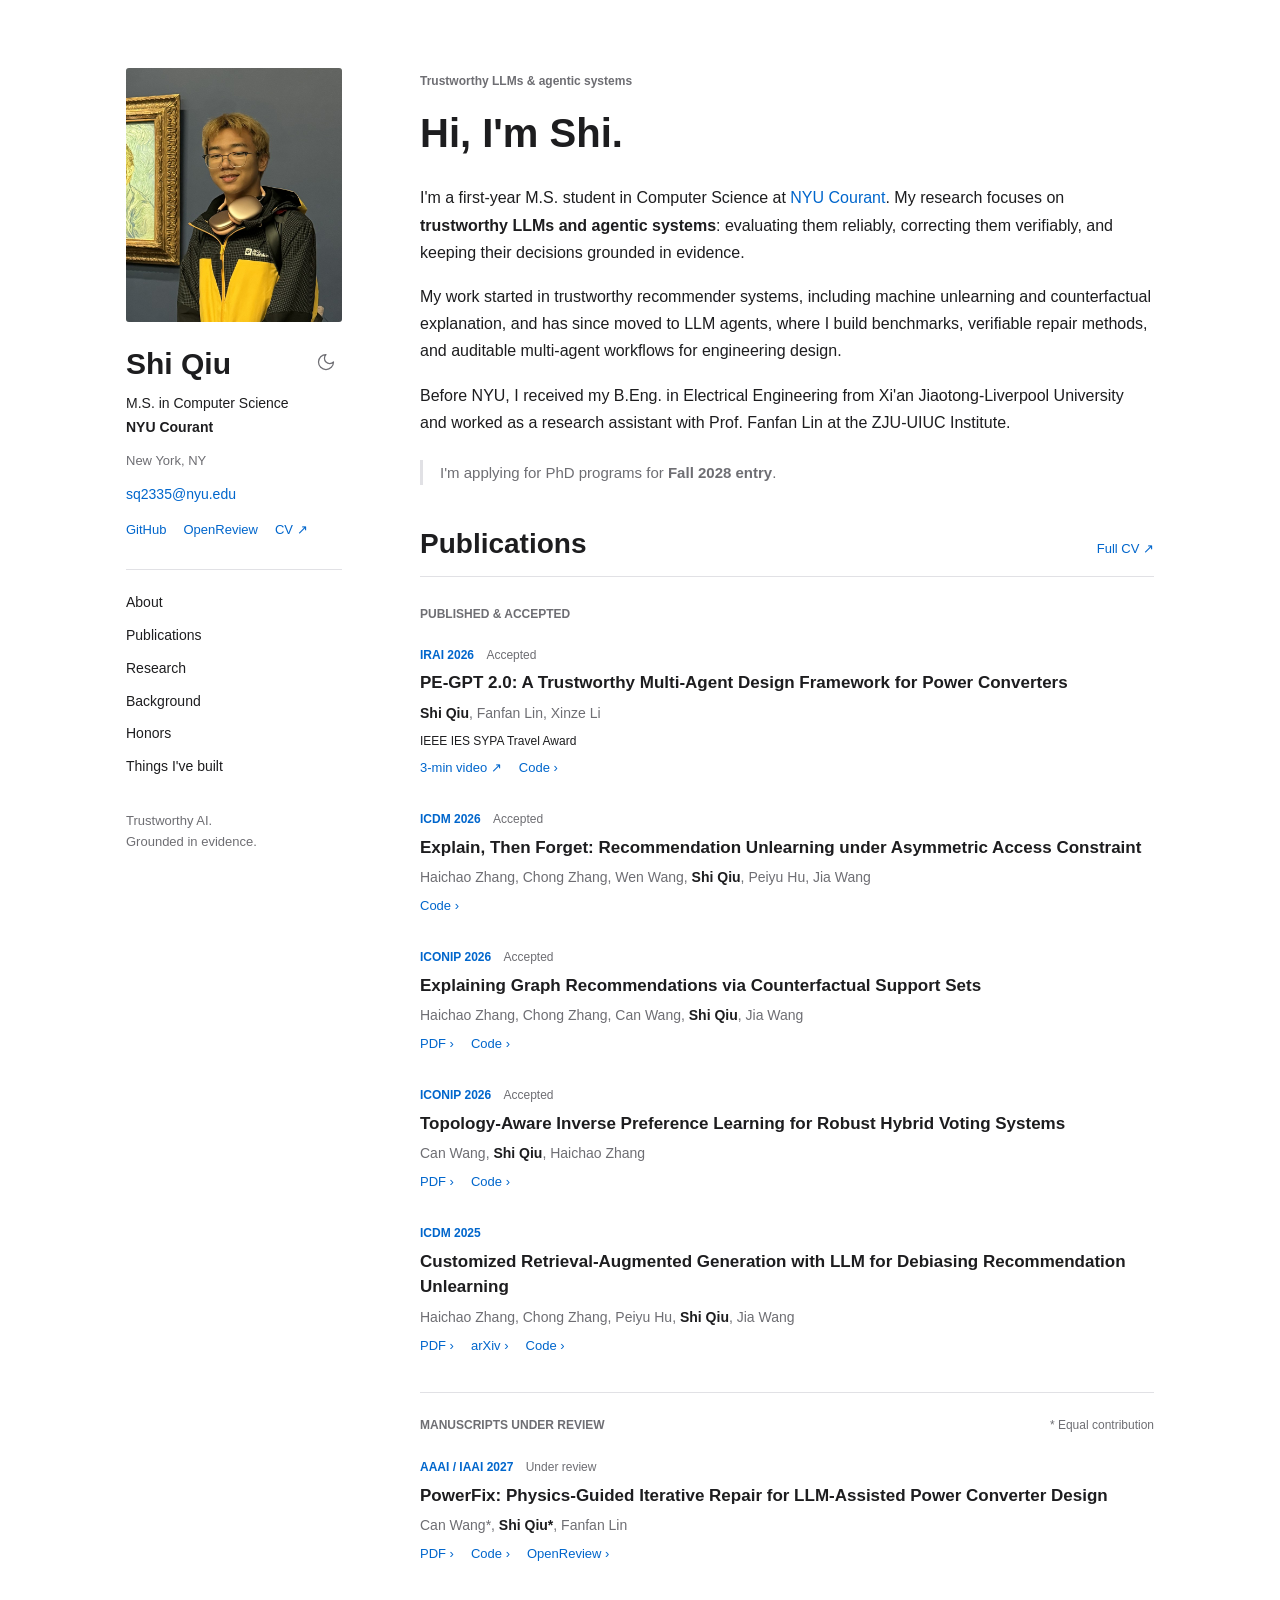
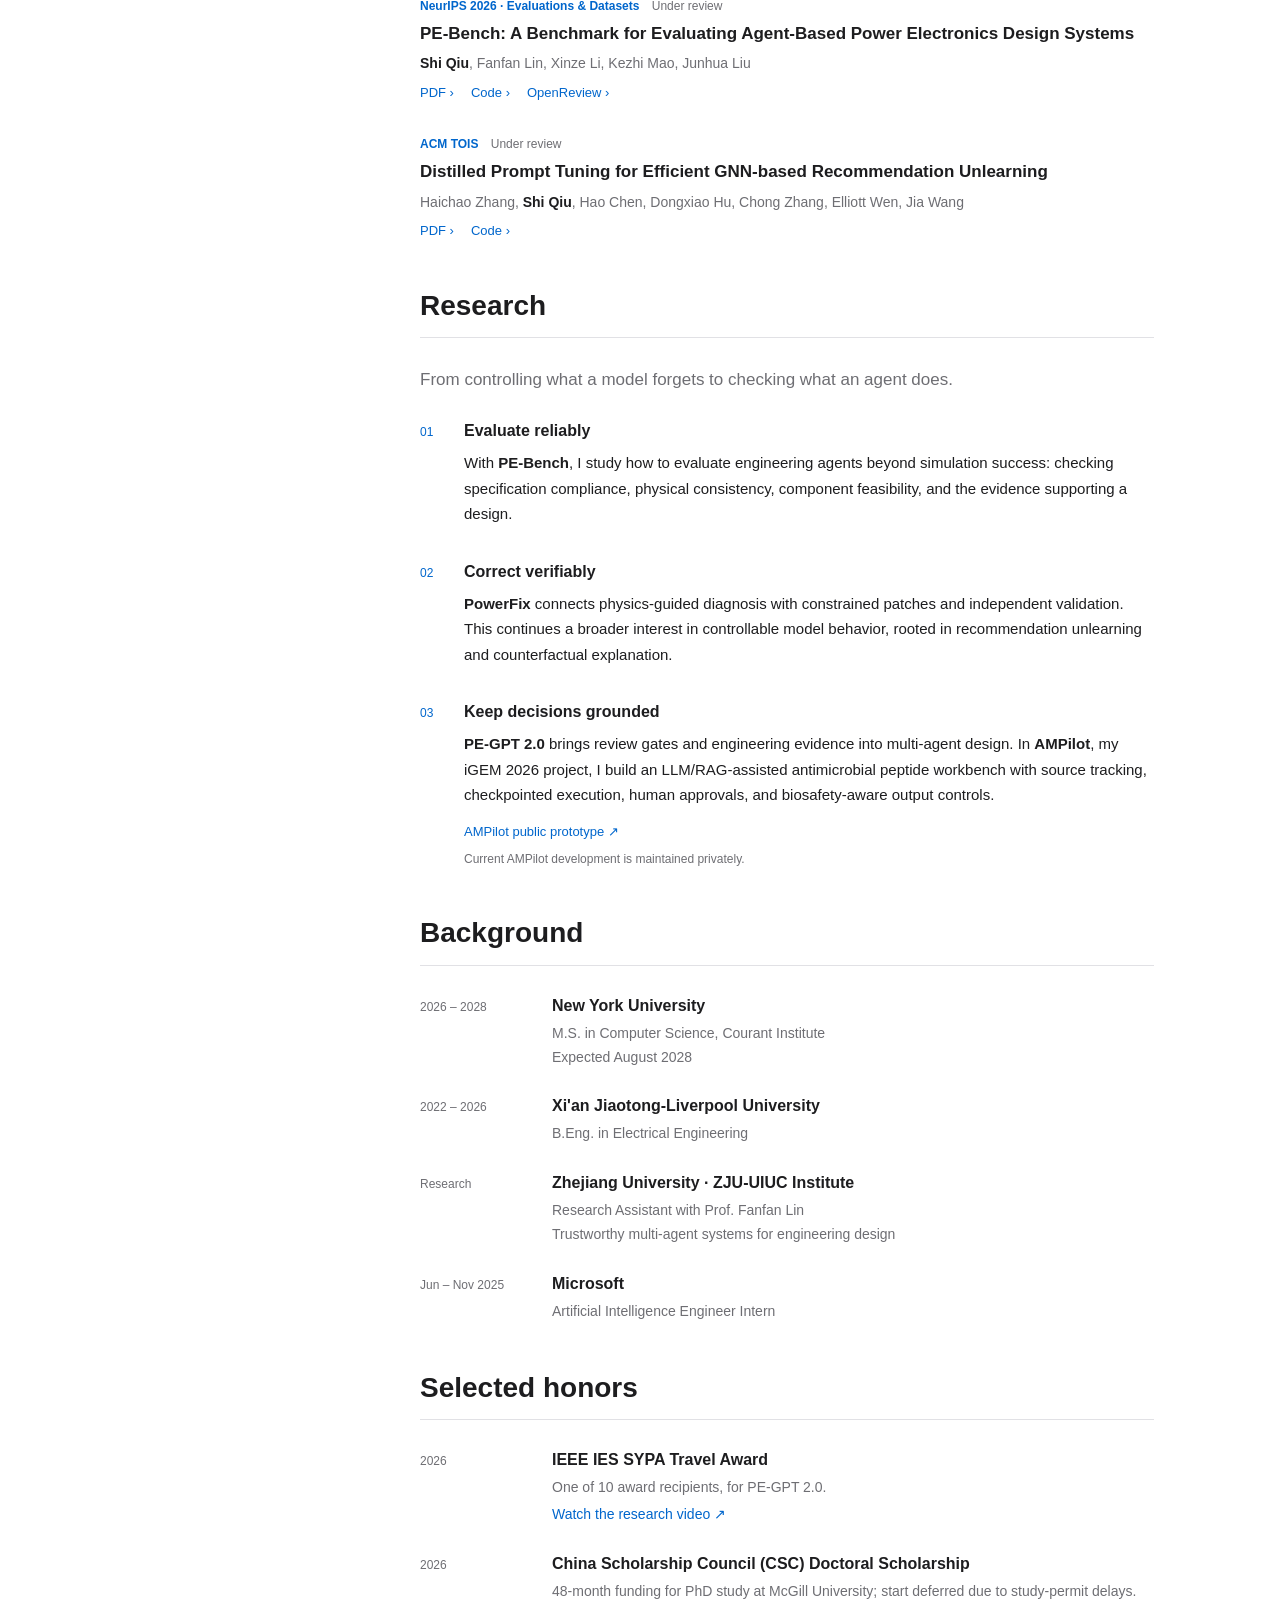
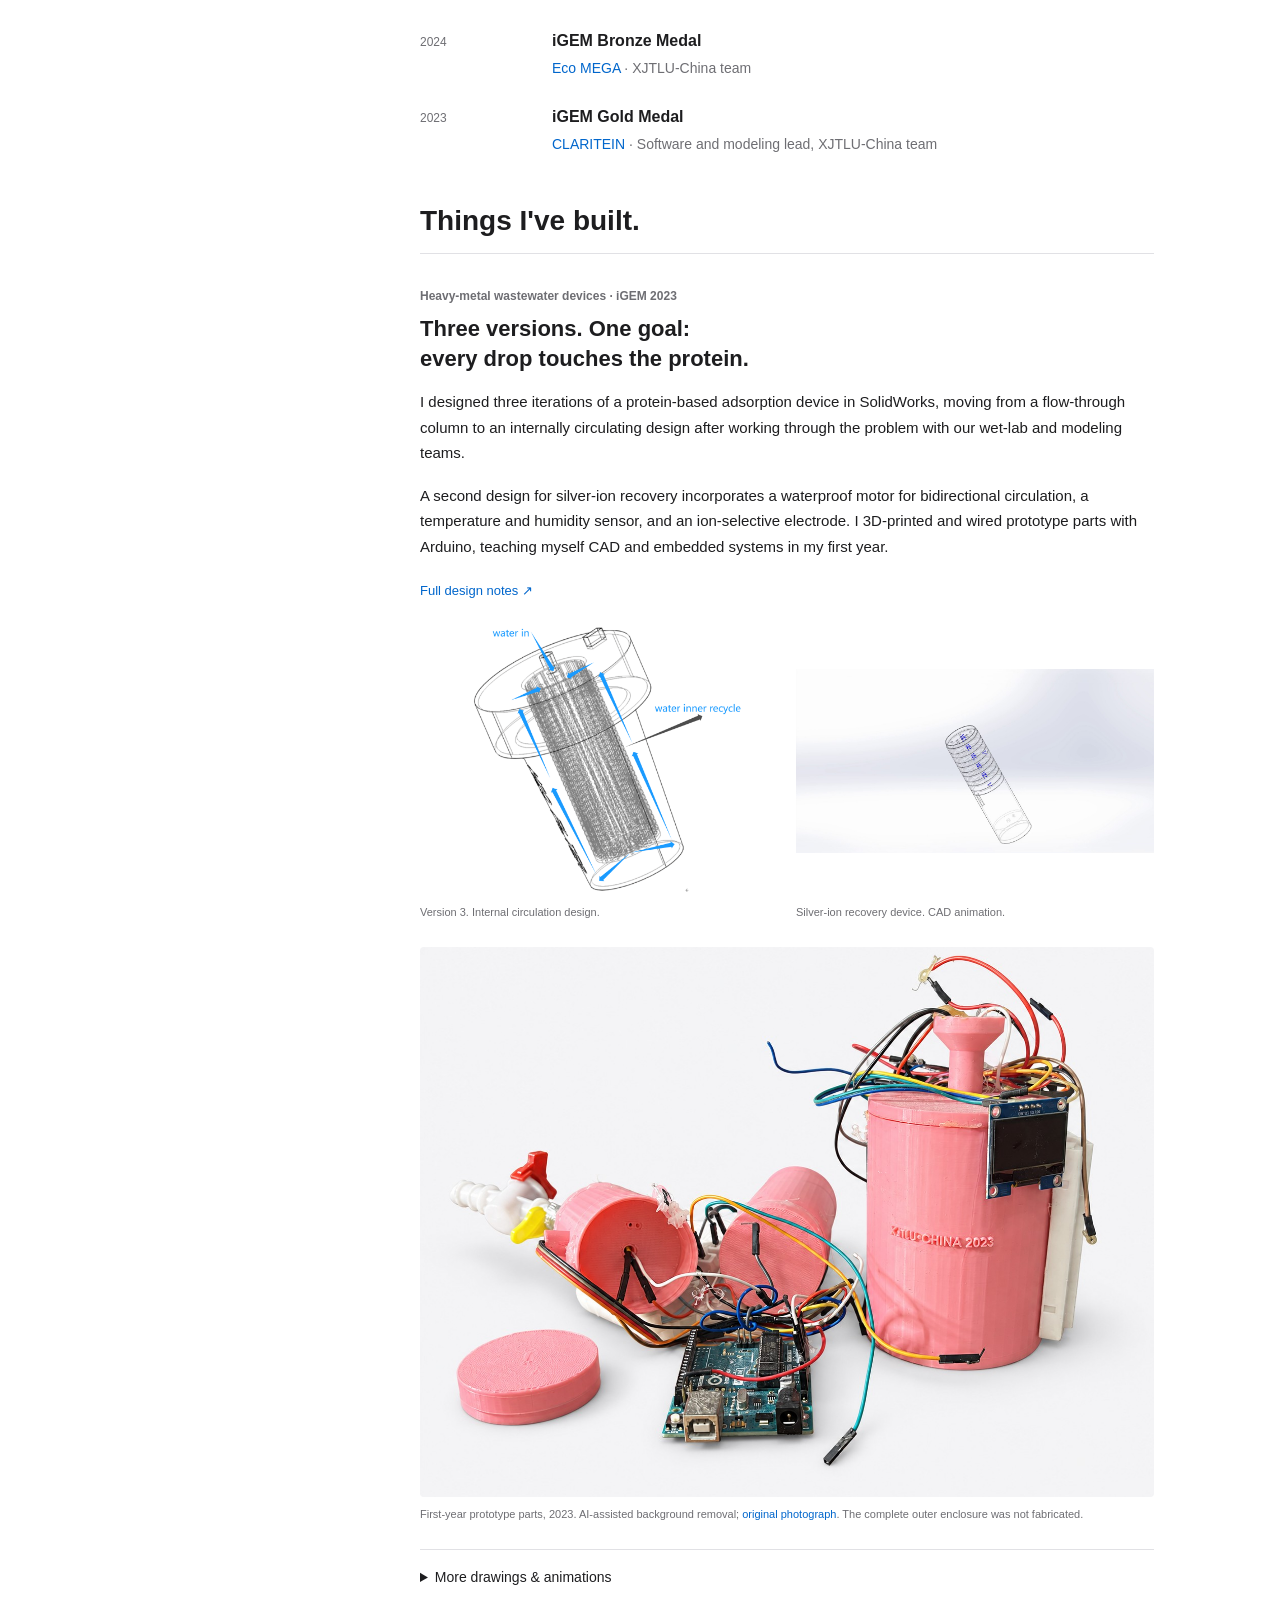
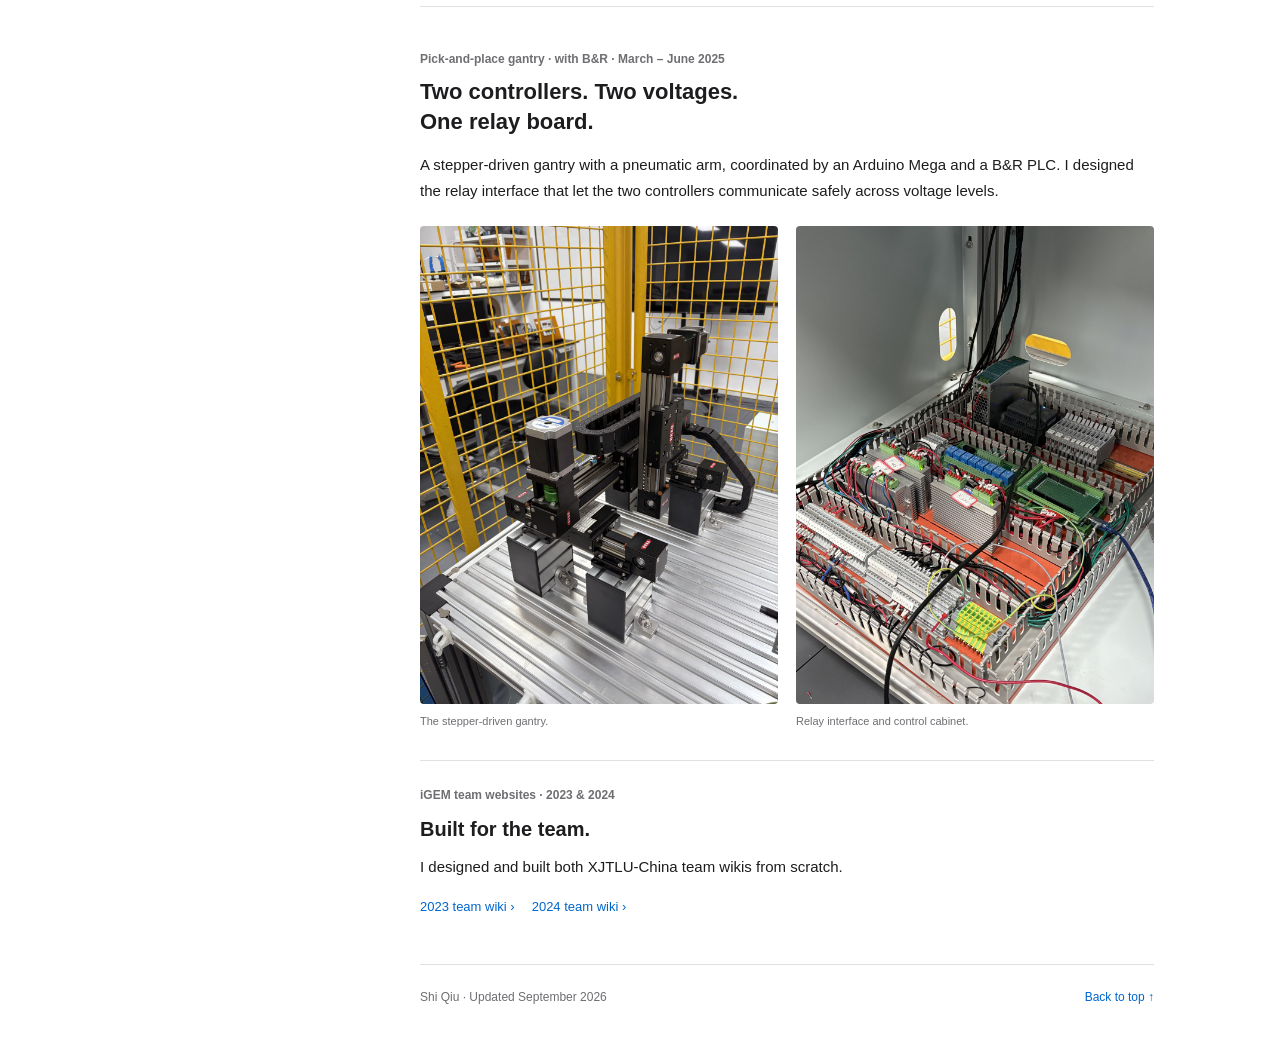
==== docs/index.html @ 0e31b416 "Autoplay and loop hardware animations without controls" ====
<!doctype html>
<html lang="en">
<head>
  <meta charset="utf-8">
  <meta name="viewport" content="width=device-width, initial-scale=1">
  <meta name="description" content="Shi Qiu is an M.S. student at NYU Courant researching trustworthy LLMs and agentic systems: reliable evaluation, verifiable correction, and evidence-grounded decision-making.">
  <meta name="theme-color" content="#ffffff">
  <meta property="og:title" content="Shi Qiu | NYU Courant">
  <meta property="og:description" content="Trustworthy LLMs and agentic systems. Reliable evaluation, verifiable correction, and evidence-grounded decisions.">
  <meta property="og:type" content="website">
  <meta property="og:image" content="https://spongelovesorange.github.io/assets/shi-qiu.jpg">
  <link rel="canonical" href="https://spongelovesorange.github.io/">
  <link rel="icon" href="data:image/svg+xml,%3Csvg xmlns='http://www.w3.org/2000/svg' viewBox='0 0 64 64'%3E%3Crect width='64' height='64' rx='8' fill='%231b514b'/%3E%3Ctext x='32' y='43' text-anchor='middle' font-family='Georgia' font-size='38' fill='white'%3EQ%3C/text%3E%3C/svg%3E">
  <link rel="stylesheet" href="assets/style.css">
  <link rel="stylesheet" href="assets/academic.css">
  <script src="assets/theme.js"></script>
  <script src="assets/site.js" defer></script>
  <title>Shi Qiu | NYU Courant</title>
</head>
<body>
  <a class="skip" href="#main">Skip to content</a>
  <div class="layout" id="home">
    <aside class="profile" aria-label="Profile and navigation">
      <a class="portrait-link" href="assets/shi-qiu.jpg" aria-label="View photo of Shi Qiu"><img class="portrait" src="assets/shi-qiu.jpg" alt="Shi Qiu at an art museum" width="720" height="960" fetchpriority="high"></a>
      <div class="profile-copy">
        <p class="profile-name">Shi Qiu</p>
        <button class="theme-toggle" type="button" aria-label="Switch to dark mode" title="Switch to dark mode" hidden>
      <!-- Lucide moon icon, ISC license; see assets/lucide-LICENSE. -->
      <svg class="moon" aria-hidden="true" width="20" height="20" viewBox="0 0 24 24" fill="none" stroke="currentColor" stroke-width="1.5" stroke-linecap="round" stroke-linejoin="round"><path d="M12 3a6 6 0 0 0 9 9 9 9 0 1 1-9-9Z"/></svg>
      <svg class="sun" aria-hidden="true" width="20" height="20" viewBox="0 0 24 24" fill="none" stroke="currentColor" stroke-width="1.5" stroke-linecap="round" stroke-linejoin="round"><circle cx="12" cy="12" r="4"/><path d="M12 2v2M12 20v2m-7.07-17.07 1.41 1.41m11.32 11.32 1.41 1.41M2 12h2M20 12h2m-13.66 5.66-1.41 1.41m14.14-14.14-1.41 1.41"/></svg>
        </button>
        <p class="position">M.S. in Computer Science<br><span>NYU Courant</span></p>
        <p class="location">New York, NY</p>
        <a class="email" href="mailto:sq2335@nyu.edu">sq2335@nyu.edu</a>
        <div class="social"><a href="https://github.com/spongelovesorange">GitHub</a><a href="https://openreview.net/profile?id=~Shi_Qiu7">OpenReview</a><a href="files/Shi_Qiu_CV.pdf">CV <span aria-hidden="true">&#8599;</span></a></div>
      </div>
      <nav aria-label="Main navigation"><a href="#about">About</a><a href="#publications">Publications</a><a href="#research">Research</a><a href="#background">Background</a><a href="#honors">Honors</a><a href="#built">Things I've built</a></nav>
      <p class="sidebar-note">Trustworthy AI.<br>Grounded in evidence.</p>
    </aside>
    <main id="main">
      <section id="about" class="about"><div class="section-inner">
      <div class="about-copy">
        <p class="eyebrow">Trustworthy LLMs &amp; agentic systems</p>
        <h1>Hi, I'm Shi.</h1>
        <p>I'm a first-year M.S. student in Computer Science at <a href="https://cs.nyu.edu/">NYU Courant</a>. My research focuses on <strong>trustworthy LLMs and agentic systems</strong>: evaluating them reliably, correcting them verifiably, and keeping their decisions grounded in evidence.</p>
        <p>My work started in trustworthy recommender systems, including machine unlearning and counterfactual explanation, and has since moved to LLM agents, where I build benchmarks, verifiable repair methods, and auditable multi-agent workflows for engineering design.</p>
        <p>Before NYU, I received my B.Eng. in Electrical Engineering from Xi'an Jiaotong-Liverpool University and worked as a research assistant with Prof. Fanfan Lin at the ZJU-UIUC Institute.</p>
        <p class="phd-note">I'm applying for PhD programs for <strong>Fall 2028 entry</strong>.</p>
      </div></div></section>

      <section id="publications"><div class="section-inner">
        <div class="section-heading"><h2>Publications</h2><a href="files/Shi_Qiu_CV.pdf">Full CV <span aria-hidden="true">&#8599;</span></a></div>
        <h3 class="group-heading">Published &amp; accepted</h3>
        <ol class="papers">
          <li class="paper">
            <p class="venue">IRAI 2026 <span>Accepted</span></p>
            <h4>PE-GPT 2.0: A Trustworthy Multi-Agent Design Framework for Power Converters</h4>
            <p class="authors"><strong>Shi Qiu</strong>, Fanfan Lin, Xinze Li</p>
            <p class="recognition">IEEE IES SYPA Travel Award</p>
            <div class="paper-links"><a href="https://www.youtube.com/watch?v=JzlFLe246RY">3-min video <span aria-hidden="true">&#8599;</span></a><a href="https://github.com/spongelovesorange/PE-MAS">Code</a></div>
          </li>
          <li class="paper">
            <p class="venue">ICDM 2026 <span>Accepted</span></p>
            <h4>Explain, Then Forget: Recommendation Unlearning under Asymmetric Access Constraint</h4>
            <p class="authors">Haichao Zhang, Chong Zhang, Wen Wang, <strong>Shi Qiu</strong>, Peiyu Hu, Jia Wang</p>
            <div class="paper-links"><a href="https://github.com/zhanghaichao520/Explain-and-Forget">Code</a></div>
          </li>
          <li class="paper">
            <p class="venue">ICONIP 2026 <span>Accepted</span></p>
            <h4>Explaining Graph Recommendations via Counterfactual Support Sets</h4>
            <p class="authors">Haichao Zhang, Chong Zhang, Can Wang, <strong>Shi Qiu</strong>, Jia Wang</p>
            <div class="paper-links"><a href="papers/counterfactual-support-sets.pdf">PDF</a><a href="https://github.com/zhang-haichao/CoSRec">Code</a></div>
          </li>
          <li class="paper">
            <p class="venue">ICONIP 2026 <span>Accepted</span></p>
            <h4>Topology-Aware Inverse Preference Learning for Robust Hybrid Voting Systems</h4>
            <p class="authors">Can Wang, <strong>Shi Qiu</strong>, Haichao Zhang</p>
            <div class="paper-links"><a href="papers/topology-aware-inverse-preference-learning.pdf">PDF</a><a href="https://github.com/canwang217/Topology-Aware-Inverse-Preference-Learning">Code</a></div>
          </li>
          <li class="paper">
            <p class="venue">ICDM 2025</p>
            <h4>Customized Retrieval-Augmented Generation with LLM for Debiasing Recommendation Unlearning</h4>
            <p class="authors">Haichao Zhang, Chong Zhang, Peiyu Hu, <strong>Shi Qiu</strong>, Jia Wang</p>
            <div class="paper-links"><a href="papers/rag-recommendation-unlearning.pdf">PDF</a><a href="https://arxiv.org/abs/2511.05494">arXiv</a><a href="https://github.com/zhanghaichao520/LLM_rec_unlearning">Code</a></div>
          </li>
        </ol>

        <div class="group-heading manuscript-heading"><h3>Manuscripts under review</h3><span>* Equal contribution</span></div>
        <ol class="papers" start="6">
          <li class="paper">
            <p class="venue">AAAI / IAAI 2027 <span>Under review</span></p>
            <h4>PowerFix: Physics-Guided Iterative Repair for LLM-Assisted Power Converter Design</h4>
            <p class="authors">Can Wang*, <strong>Shi Qiu*</strong>, Fanfan Lin</p>
            <div class="paper-links"><a href="papers/powerfix.pdf">PDF</a><a href="https://github.com/spongelovesorange/PowerFix">Code</a><a href="https://openreview.net/forum?id=22osZ1WNTX">OpenReview</a></div>
          </li>
          <li class="paper">
            <p class="venue">NeurIPS 2026 &middot; Evaluations &amp; Datasets <span>Under review</span></p>
            <h4>PE-Bench: A Benchmark for Evaluating Agent-Based Power Electronics Design Systems</h4>
            <p class="authors"><strong>Shi Qiu</strong>, Fanfan Lin, Xinze Li, Kezhi Mao, Junhua Liu</p>
            <div class="paper-links"><a href="papers/pe-bench.pdf">PDF</a><a href="https://github.com/spongelovesorange/PE-Bench">Code</a><a href="https://openreview.net/forum?id=fXrhGKmjPn">OpenReview</a></div>
          </li>
          <li class="paper">
            <p class="venue">ACM TOIS <span>Under review</span></p>
            <h4>Distilled Prompt Tuning for Efficient GNN-based Recommendation Unlearning</h4>
            <p class="authors">Haichao Zhang, <strong>Shi Qiu</strong>, Hao Chen, Dongxiao Hu, Chong Zhang, Elliott Wen, Jia Wang</p>
            <div class="paper-links"><a href="papers/distilled-prompt-unlearning.pdf">PDF</a><a href="https://github.com/zhanghaichao520/Prompt-Unlearning">Code</a></div>
          </li>
        </ol>
      </div></section>

      <section id="research"><div class="section-inner">
        <div class="section-heading"><h2>Research</h2></div>
        <p class="section-intro">From controlling what a model forgets to checking what an agent does.</p>
        <article class="research-row"><span class="research-number">01</span><div><h3>Evaluate reliably</h3><p>With <strong>PE-Bench</strong>, I study how to evaluate engineering agents beyond simulation success: checking specification compliance, physical consistency, component feasibility, and the evidence supporting a design.</p></div></article>
        <article class="research-row"><span class="research-number">02</span><div><h3>Correct verifiably</h3><p><strong>PowerFix</strong> connects physics-guided diagnosis with constrained patches and independent validation. This continues a broader interest in controllable model behavior, rooted in recommendation unlearning and counterfactual explanation.</p></div></article>
        <article class="research-row"><span class="research-number">03</span><div><h3>Keep decisions grounded</h3><p><strong>PE-GPT 2.0</strong> brings review gates and engineering evidence into multi-agent design. In <strong>AMPilot</strong>, my iGEM 2026 project, I build an LLM/RAG-assisted antimicrobial peptide workbench with source tracking, checkpointed execution, human approvals, and biosafety-aware output controls.</p><a href="https://github.com/spongelovesorange/Aegis-AMP">AMPilot public prototype <span aria-hidden="true">&#8599;</span></a><p class="project-note">Current AMPilot development is maintained privately.</p></div></article>
      </div></section>

      <section id="background"><div class="section-inner">
        <div class="section-heading"><h2>Background</h2></div>
        <div class="background-row"><span class="date">2026 &ndash; 2028</span><div><h3>New York University</h3><p>M.S. in Computer Science, Courant Institute<br>Expected August 2028</p></div></div>
        <div class="background-row"><span class="date">2022 &ndash; 2026</span><div><h3>Xi'an Jiaotong-Liverpool University</h3><p>B.Eng. in Electrical Engineering</p></div></div>
        <div class="background-row"><span class="date">Research</span><div><h3>Zhejiang University &middot; ZJU-UIUC Institute</h3><p>Research Assistant with Prof. Fanfan Lin<br>Trustworthy multi-agent systems for engineering design</p></div></div>
        <div class="background-row"><span class="date">Jun &ndash; Nov 2025</span><div><h3>Microsoft</h3><p>Artificial Intelligence Engineer Intern</p></div></div>
      </div></section>

      <section id="honors"><div class="section-inner">
        <div class="section-heading"><h2>Selected honors</h2></div>
        <div class="honor"><span class="date">2026</span><div><h3>IEEE IES SYPA Travel Award</h3><p>One of 10 award recipients, for PE-GPT 2.0.</p><a href="https://www.youtube.com/watch?v=JzlFLe246RY">Watch the research video <span aria-hidden="true">&#8599;</span></a></div></div>
        <div class="honor"><span class="date">2026</span><div><h3>China Scholarship Council (CSC) Doctoral Scholarship</h3><p>48-month funding for PhD study at McGill University; start deferred due to study-permit delays.</p></div></div>
        <div class="honor"><span class="date">2024</span><div><h3>iGEM Bronze Medal</h3><p><a href="https://2024.igem.wiki/xjtlu-china/index.html">Eco MEGA</a> &middot; XJTLU-China team</p></div></div>
        <div class="honor"><span class="date">2023</span><div><h3>iGEM Gold Medal</h3><p><a href="https://2023.igem.wiki/xjtlu-china/">CLARITEIN</a> &middot; Software and modeling lead, XJTLU-China team</p></div></div>
      </div></section>
      <section id="built"><div class="section-inner">
        <div class="section-heading reveal"><h2>Things I've built.</h2></div>
        <article class="build-project">
          <div class="build-copy reveal"><p class="eyebrow">Heavy-metal wastewater devices &middot; iGEM 2023</p><h3>Three versions. One goal:<br>every drop touches the protein.</h3><p>I designed three iterations of a protein-based adsorption device in SolidWorks, moving from a flow-through column to an internally circulating design after working through the problem with our wet-lab and modeling teams.</p><p>A second design for silver-ion recovery incorporates a waterproof motor for bidirectional circulation, a temperature and humidity sensor, and an ion-selective electrode. I 3D-printed and wired prototype parts with Arduino, teaching myself CAD and embedded systems in my first year.</p><a href="https://2023.igem.wiki/xjtlu-china/hardware.html">Full design notes &#8599;</a></div>
          <div class="cad-gallery reveal">
            <figure><a href="assets/hardware/hardware3.jpg"><img src="assets/hardware/hardware3.jpg" alt="Third iteration CAD drawing showing the internal circulation path" loading="lazy"></a><figcaption>Version 3. Internal circulation design.</figcaption></figure>
            <figure><video autoplay loop muted playsinline preload="metadata" poster="assets/hardware/hardware9-poster.jpg" aria-label="Silver-ion device CAD animation"><source src="assets/hardware/hardware9.mp4" type="video/mp4"></video><figcaption>Silver-ion recovery device. CAD animation.</figcaption></figure>
          </div>
          <figure class="prototype-figure reveal"><a href="assets/igem-prototypes.jpg" aria-label="View original unedited iGEM prototype photograph"><img src="assets/igem-prototypes-cutout.jpg" width="1448" height="1086" alt="Background-removed presentation of pink prototype parts, Arduino, OLED, and connecting wires" loading="lazy"></a><figcaption>First-year prototype parts, 2023. AI-assisted background removal; <a href="assets/igem-prototypes.jpg">original photograph</a>. The complete outer enclosure was not fabricated.</figcaption></figure>
          <details class="design-archive"><summary>More drawings &amp; animations</summary><div class="archive-grid" id="design-gallery">
            <figure><a href="assets/hardware/hardware1.jpg"><img src="assets/hardware/hardware1.jpg" alt="First version flow-through column CAD drawing" loading="lazy"></a><figcaption>Version 1. Flow-through column.</figcaption></figure>
            <figure><video autoplay muted loop playsinline preload="metadata" poster="assets/hardware/hardware-for-heavy-metal-poster.jpg" aria-label="Heavy-metal adsorption device animation"><source src="assets/hardware/hardware-for-heavy-metal.mp4" type="video/mp4"></video><figcaption>Initial device animation. <a href="assets/hardware/hardware-for-heavy-metal.gif">Original GIF</a></figcaption></figure>
            <figure><a href="assets/hardware/hardware2.jpg"><img src="assets/hardware/hardware2.jpg" alt="Second version device cross-section and dimensions" loading="lazy"></a><figcaption>Version 2. Cross-section and dimensions.</figcaption></figure>
            <figure><a href="assets/hardware/hardware3.jpg"><img src="assets/hardware/hardware3.jpg" alt="Third version internal circulation design" loading="lazy"></a><figcaption>Version 3. Internal circulation.</figcaption></figure>
            <figure><a href="assets/hardware/hardware-12.jpg"><img src="assets/hardware/hardware-12.jpg" alt="Fabricated internal prototype structure" loading="lazy"></a><figcaption>Internal prototype structure.</figcaption></figure>
            <figure><a href="assets/hardware/hardware4.jpg"><img src="assets/hardware/hardware4.jpg" alt="Silver-ion device sensor and motor design" loading="lazy"></a><figcaption>Silver-ion device. Sensors and motor.</figcaption></figure>
            <figure><a href="assets/hardware/hardware5.jpg"><img src="assets/hardware/hardware5.jpg" alt="Silver-ion device assembly design" loading="lazy"></a><figcaption>Assembly design.</figcaption></figure>
            <figure><a href="assets/hardware/hardware6.jpg"><img src="assets/hardware/hardware6.jpg" alt="Adsorption carrier design" loading="lazy"></a><figcaption>Adsorption carrier.</figcaption></figure>
            <figure><video autoplay muted loop playsinline preload="metadata" poster="assets/hardware/hardware-10-poster.jpg" aria-label="Silver-ion device internal CAD animation"><source src="assets/hardware/hardware-10.mp4" type="video/mp4"></video><figcaption>Internal assembly animation. <a href="assets/hardware/hardware-10.gif">Original GIF</a></figcaption></figure>
            <figure><video autoplay muted loop playsinline preload="metadata" poster="assets/hardware/hardware9-poster.jpg" aria-label="Silver-ion recovery CAD animation"><source src="assets/hardware/hardware9.mp4" type="video/mp4"></video><figcaption>Device animation. <a href="assets/hardware/hardware9.gif">Original GIF</a></figcaption></figure>
            <figure><a href="assets/hardware/hardware7.jpg"><img src="assets/hardware/hardware7.jpg" alt="Silver-ion recovery hardware model" loading="lazy"></a><figcaption>Silver-ion recovery model.</figcaption></figure>
            <figure><a href="assets/hardware/hardware8.jpg"><img src="assets/hardware/hardware8.jpg" alt="Protein membrane placement in the device" loading="lazy"></a><figcaption>Protein membrane placement.</figcaption></figure>
          </div><p class="source-note">Original design media: <a href="https://2023.igem.wiki/xjtlu-china/hardware.html">XJTLU-China, iGEM 2023</a> &middot; <a href="https://creativecommons.org/licenses/by/4.0/">CC BY 4.0</a>. CAD drawings describe designs, not validated treatment performance.</p></details>
        </article>
        <article class="build-project">
          <div class="build-copy reveal"><p class="eyebrow">Pick-and-place gantry &middot; with B&amp;R &middot; March &ndash; June 2025</p><h3>Two controllers. Two voltages.<br>One relay board.</h3><p>A stepper-driven gantry with a pneumatic arm, coordinated by an Arduino Mega and a B&amp;R PLC. I designed the relay interface that let the two controllers communicate safely across voltage levels.</p></div>
          <div class="hardware-gallery reveal">
            <figure><a href="assets/br-gantry.jpg"><img src="assets/br-gantry.jpg" width="1200" height="1600" loading="lazy" alt="Stepper-driven gantry inside a yellow safety enclosure"></a><figcaption>The stepper-driven gantry.</figcaption></figure>
            <figure><a href="assets/br-controls.jpg"><img src="assets/br-controls.jpg" width="1200" height="1600" loading="lazy" alt="Control cabinet containing motor drivers, relay board, and Arduino interface wiring"></a><figcaption>Relay interface and control cabinet.</figcaption></figure>
          </div>
        </article>
        <article class="wiki-project reveal"><p class="eyebrow">iGEM team websites &middot; 2023 &amp; 2024</p><h3>Built for the team.</h3><p>I designed and built both XJTLU-China team wikis from scratch.</p><div class="paper-links"><a href="https://2023.igem.wiki/xjtlu-china/">2023 team wiki</a><a href="https://2024.igem.wiki/xjtlu-china/index.html">2024 team wiki</a></div></article>
      </div></section>
      <footer><div class="section-inner"><span>Shi Qiu &middot; Updated September 2026</span><a href="#home">Back to top &#8593;</a></div></footer>
    </main>
  </div>
</body>
</html>
---- docs/assets/style.css ----
:root{color-scheme:light;--ink:#252d2a;--muted:#69716c;--accent:#246257;--line:#dce1db;--paper:#fafbf9}
*{box-sizing:border-box}
html{scroll-behavior:smooth;scroll-padding-top:40px}
body{margin:0;background:var(--paper);color:var(--ink);font-family: -apple-system,BlinkMacSystemFont,"Segoe UI",sans-serif;font-size:16px;line-height:1.7;letter-spacing:0}
a{color:var(--accent);text-decoration:none;text-underline-offset:4px}
a:hover{text-decoration:underline}
a:focus-visible{outline:2px solid var(--accent);outline-offset:5px;border-radius:2px}
strong{font-weight:600}
p{margin:0 0 17px}
h1,h2,h3,h4{margin:0;font-weight:500}
h1,h2,.name{font-family:Georgia,"Times New Roman",serif}
h1{font-size:44px;line-height:1.2;margin-bottom:27px}
h2{font-size:30px;line-height:1.3}
h3{font-size:16px;font-weight:600;line-height:1.5}
h4{font-size:17px;font-weight:600;line-height:1.5}
.layout{max-width:1120px;margin:0 auto;padding:68px 46px 0;display:grid;grid-template-columns:216px minmax(0,1fr);gap:78px}
.profile{position:sticky;top:40px;align-self:start}
.portrait-link{display:block;width:100%;aspect-ratio:4/4.7;margin-bottom:23px;overflow:hidden;border-radius:3px;background:#e5e7e2}
.portrait{display:block;width:100%;height:100%;object-fit:cover;object-position:75% 62%;transform:scale(1.5);transform-origin:76% 62%}
.name{font-size:34px;line-height:1.25;color:var(--ink)}
.position{font-size:14px;line-height:1.7;margin-top:10px;margin-bottom:10px}
.position span{font-weight:600}
.location{font-size:13px;color:var(--muted);margin-bottom:8px}
.email{font-size:14px}
.social{display:flex;gap:17px;flex-wrap:wrap;font-size:13px;margin-top:12px}
nav{border-top:1px solid var(--line);margin-top:28px;padding-top:21px;display:flex;flex-direction:column;gap:9px;font-size:14px}
nav a{color:var(--ink);width:fit-content}
nav a:hover{color:var(--accent)}
.sidebar-note{font-family:Georgia,serif;font-size:14px;line-height:1.6;color:var(--muted);margin-top:32px;font-style:italic}
section{scroll-margin-top:30px;padding-bottom:46px}
.eyebrow{font-size:12px;font-weight:600;color:var(--accent);margin:0 0 18px}
.about{padding-top:3px;padding-bottom:41px}
.phd-note{margin:24px 0 0;padding-left:17px;border-left:3px solid #b67a35;font-size:15px}
.section-heading{border-bottom:1px solid var(--line);display:flex;align-items:baseline;justify-content:space-between;gap:12px;padding-bottom:13px;margin-bottom:26px}
.section-heading>a{font-size:13px;white-space:nowrap}
.group-heading{font-size:12px;color:var(--muted);font-weight:600;margin-bottom:22px;text-transform:uppercase}
.papers{padding:0;margin:0;list-style:none}
.paper{margin-bottom:28px}
.paper:last-child{margin-bottom:0}
.venue{font-size:12px;color:var(--accent);font-weight:600;line-height:1.7;margin:0 0 5px}
.venue span{color:var(--muted);font-weight:400;display:inline-block;margin-left:9px}
.authors{font-size:14px;line-height:1.65;color:#606862;margin:6px 0}
.authors strong{color:var(--ink)}
.paper-links{display:flex;flex-wrap:wrap;gap:17px;font-size:13px;font-weight:500;margin-top:6px}
.recognition{font-size:12px;color:#80521c;margin:6px 0 0}
.manuscript-heading{display:flex;align-items:baseline;justify-content:space-between;flex-wrap:wrap;gap:8px;margin-top:35px;padding-top:22px;border-top:1px solid var(--line)}
.manuscript-heading h3{font-size:12px}
.manuscript-heading span{font-size:12px;text-transform:none;font-weight:400}
.section-intro{color:var(--muted);font-family:Georgia,serif;font-size:18px;line-height:1.6;margin-bottom:26px}
.research-row{display:grid;grid-template-columns:28px minmax(0,1fr);gap:16px;margin-bottom:24px}
.research-row:last-child{margin-bottom:0}
.research-number{font-size:12px;color:var(--accent);line-height:26px;font-variant-numeric:tabular-nums}
.research-row h3{margin-bottom:7px}
.research-row p{font-size:15px;margin-bottom:9px}
.research-row a{font-size:13px}
.research-row .project-note{font-size:12px;color:var(--muted);margin-top:5px;margin-bottom:0}
.background-row,.honor{display:grid;grid-template-columns:112px minmax(0,1fr);gap:20px;margin-bottom:25px}
.background-row:last-child,.honor:last-child{margin-bottom:0}
.date{font-size:12px;color:var(--muted);padding-top:3px}
.background-row p,.honor p{font-size:14px;color:#606862;margin:4px 0 0;line-height:1.7}
.honor a{font-size:14px}
footer{font-size:12px;color:var(--muted);border-top:1px solid var(--line);padding:22px 0 30px;display:flex;justify-content:space-between;gap:15px;flex-wrap:wrap}
.skip{position:absolute;left:10px;top:-100px;background:white;padding:8px 16px;z-index:10}
.skip:focus{top:10px}
@media(min-width:1400px){.layout{max-width:1180px;gap:98px;padding-top:82px}}
@media(max-width:900px){.layout{padding:42px 30px 0;grid-template-columns:175px minmax(0,1fr);gap:42px}.name{font-size:30px}.social{gap:12px}.sidebar-note{display:none}h1{font-size:38px}}
@media(max-width:680px){html{scroll-padding-top:20px}.layout{display:block;padding:28px 23px 0}.profile{position:static;display:grid;grid-template-columns:108px minmax(0,1fr);gap:0 22px;margin-bottom:32px}.portrait-link{margin:0;aspect-ratio:4/5.6;align-self:start}.name{font-size:29px}.position{font-size:13px;margin:5px 0 6px}.location{display:none}.email{font-size:13px}.social{font-size:12px;gap:13px;margin-top:7px}nav{grid-column:1/-1;flex-direction:row;flex-wrap:wrap;gap:9px 21px;margin-top:23px;padding-top:15px;font-size:13px}.eyebrow{font-size:11px;margin-bottom:13px}h1{font-size:36px;margin-bottom:23px}h2{font-size:27px}body{font-size:15px}.about{padding-bottom:34px}.section-heading{margin-bottom:23px}.paper{margin-bottom:27px}h4{font-size:16px}.authors{font-size:13px}.venue{font-size:11px}.background-row,.honor{grid-template-columns:88px minmax(0,1fr);gap:13px}.date{font-size:11px}.background-row h3,.honor h3{font-size:15px}section{padding-bottom:38px}.phd-note{font-size:14px}.research-row{gap:10px}.research-row p{font-size:14px}}
@media(prefers-reduced-motion:reduce){html{scroll-behavior:auto}}
@media print{.layout{display:block;padding:0;max-width:none}.profile{position:static;display:block}.portrait-link,nav,.sidebar-note,.skip,footer{display:none}.name{font-size:25px}.position{margin:0}.profile{margin-bottom:24px}.social{margin:0}.about h1{display:none}body{font-size:11pt;background:white}.paper,.honor,.background-row,.research-row{break-inside:avoid}section{padding-bottom:20px}a{color:inherit}h2{font-size:20pt}}
---- docs/assets/academic.css ----
:root{--ink:#1d1d1f;--muted:#6e6e73;--accent:#0066cc;--line:#e1e1e5;--paper:#fff;--soft:#f5f5f7;--font:-apple-system,BlinkMacSystemFont,"SF Pro Display","Inter","Helvetica Neue",Arial,sans-serif}
:root[data-theme="dark"]{color-scheme:dark;--ink:#f5f5f7;--muted:#a1a1a6;--accent:#2997ff;--line:#38383a;--paper:#161617;--soft:#242426}
@media(prefers-color-scheme:dark){:root:not([data-theme="light"]){color-scheme:dark;--ink:#f5f5f7;--muted:#a1a1a6;--accent:#2997ff;--line:#38383a;--paper:#161617;--soft:#242426}}
body,h1,h2,.name,.section-intro,.sidebar-note{font-family:var(--font);letter-spacing:0}html{scroll-behavior:auto}h1{font-size:40px;font-weight:650}h2{font-size:28px;font-weight:600}.eyebrow{color:var(--muted)}.profile-copy{position:relative}.profile-name{font-size:30px;line-height:1.25;font-weight:600;padding-right:35px;margin:0}.theme-toggle{position:absolute;right:0;top:1px;width:32px;height:32px;border:0;border-radius:50%;padding:6px;color:var(--muted);background:none;cursor:pointer}.theme-toggle:hover{background:var(--soft)}.theme-toggle[hidden]{display:none}.theme-toggle:focus-visible,summary:focus-visible{outline:2px solid var(--accent);outline-offset:4px}.theme-toggle .sun{display:none}[data-theme="dark"] .theme-toggle .sun{display:block}[data-theme="dark"] .theme-toggle .moon{display:none}.sidebar-note{font-style:normal;font-size:13px}.phd-note{border-color:var(--line);color:var(--muted)}.authors,.background-row p,.honor p{color:var(--muted)}.recognition{color:var(--ink);font-weight:500}.section-intro{font-size:17px}.section-heading{margin-bottom:28px}.paper{margin-bottom:30px}.paper-links a::after{content:" \203a"}.paper-links a:has(span)::after{content:none}footer{display:block}footer .section-inner{display:flex;justify-content:space-between;gap:15px;flex-wrap:wrap}.skip{background:var(--paper)}
.build-project{margin-top:32px}.build-copy{margin-bottom:23px}.build-copy .eyebrow,.wiki-project .eyebrow{font-size:12px;margin-bottom:8px}.build-copy h3{font-size:22px;line-height:1.35;margin-bottom:16px}.build-copy p{font-size:15px}.build-copy>a{font-size:13px}.cad-gallery,.hardware-gallery,.archive-grid{display:grid;grid-template-columns:1fr 1fr;gap:18px;align-items:start}figure{margin:0}figure>a{display:block}figure img{display:block;width:100%;height:auto;border-radius:4px}figcaption{font-size:11px;color:var(--muted);line-height:1.6;margin-top:9px}.cad-gallery img,.cad-gallery video,.archive-grid img,.archive-grid video{display:block;width:100%;height:auto;aspect-ratio:4/3;object-fit:contain;background:white;border-radius:4px}.hardware-gallery img{aspect-ratio:3/4;object-fit:contain}.prototype-figure{margin:25px 0}.design-archive{padding:16px 0;border-block:1px solid var(--line)}.design-archive summary{font-size:14px;cursor:pointer}.archive-grid{margin-top:24px;row-gap:24px}.source-note{font-size:11px;color:var(--muted);margin:20px 0 0}.wiki-project{margin-top:30px;padding-top:24px;border-top:1px solid var(--line)}.wiki-project h3{font-size:20px;margin-bottom:10px}.wiki-project p{font-size:15px}.build-project+.build-project{margin-top:42px}
.reveal-pending{opacity:0;transform:translateY(12px)}.reveal-visible{opacity:1;transform:none;transition:opacity .5s ease,transform .5s ease}
@media(max-width:680px){h1{font-size:34px}h2{font-size:26px}.profile-name{font-size:27px}.theme-toggle{width:28px;height:28px;padding:4px}.build-copy h3{font-size:21px}.cad-gallery,.hardware-gallery,.archive-grid{grid-template-columns:1fr;gap:24px}.build-copy h3 br{display:none}.build-copy h3 br::after{content:" "}.profile-copy{min-width:0}.email{overflow-wrap:anywhere}}
.build-copy h3 br{display:initial}.build-copy h3 br::after{content:none}
@media(prefers-reduced-motion:reduce){.reveal-pending{opacity:1;transform:none}.reveal-visible{transition:none}}
@media print{.theme-toggle{display:none}.reveal-pending{opacity:1;transform:none}figure{break-inside:avoid}.profile-copy{position:static}body{background:white;color:black}}
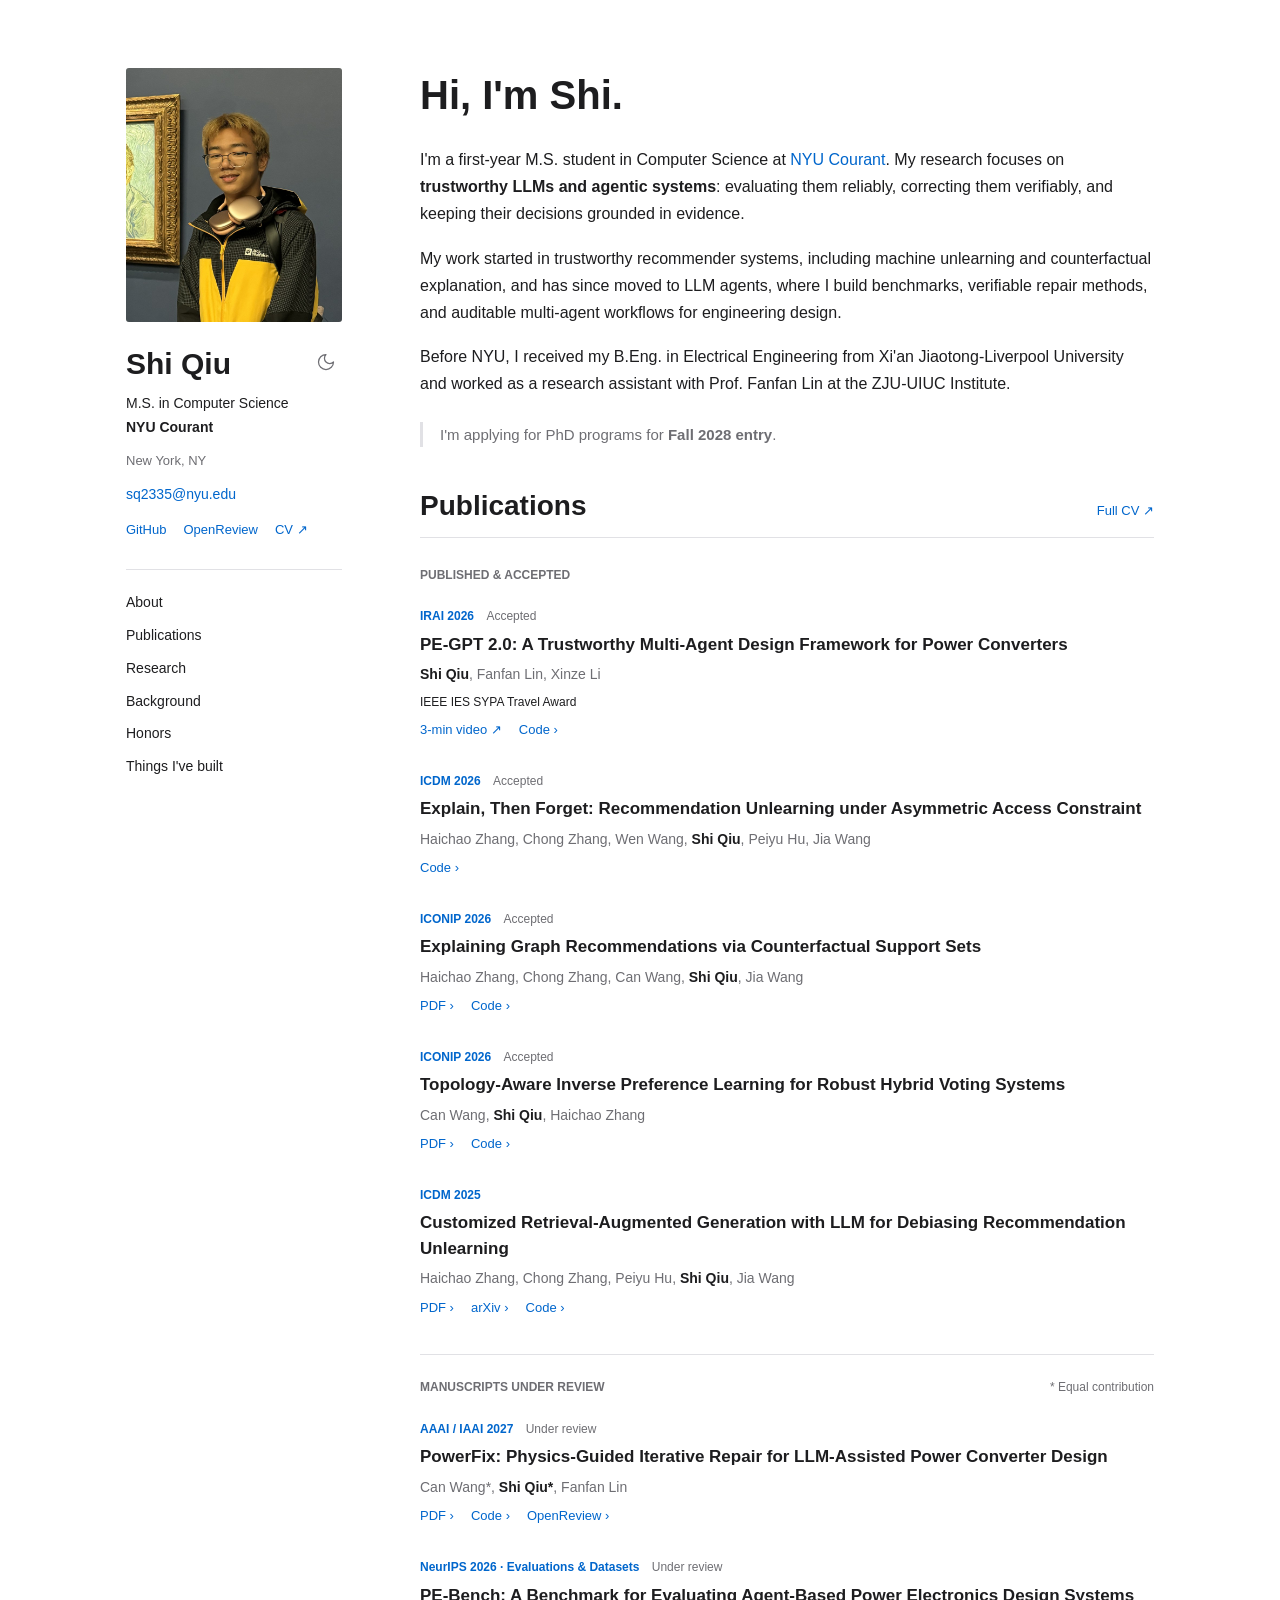
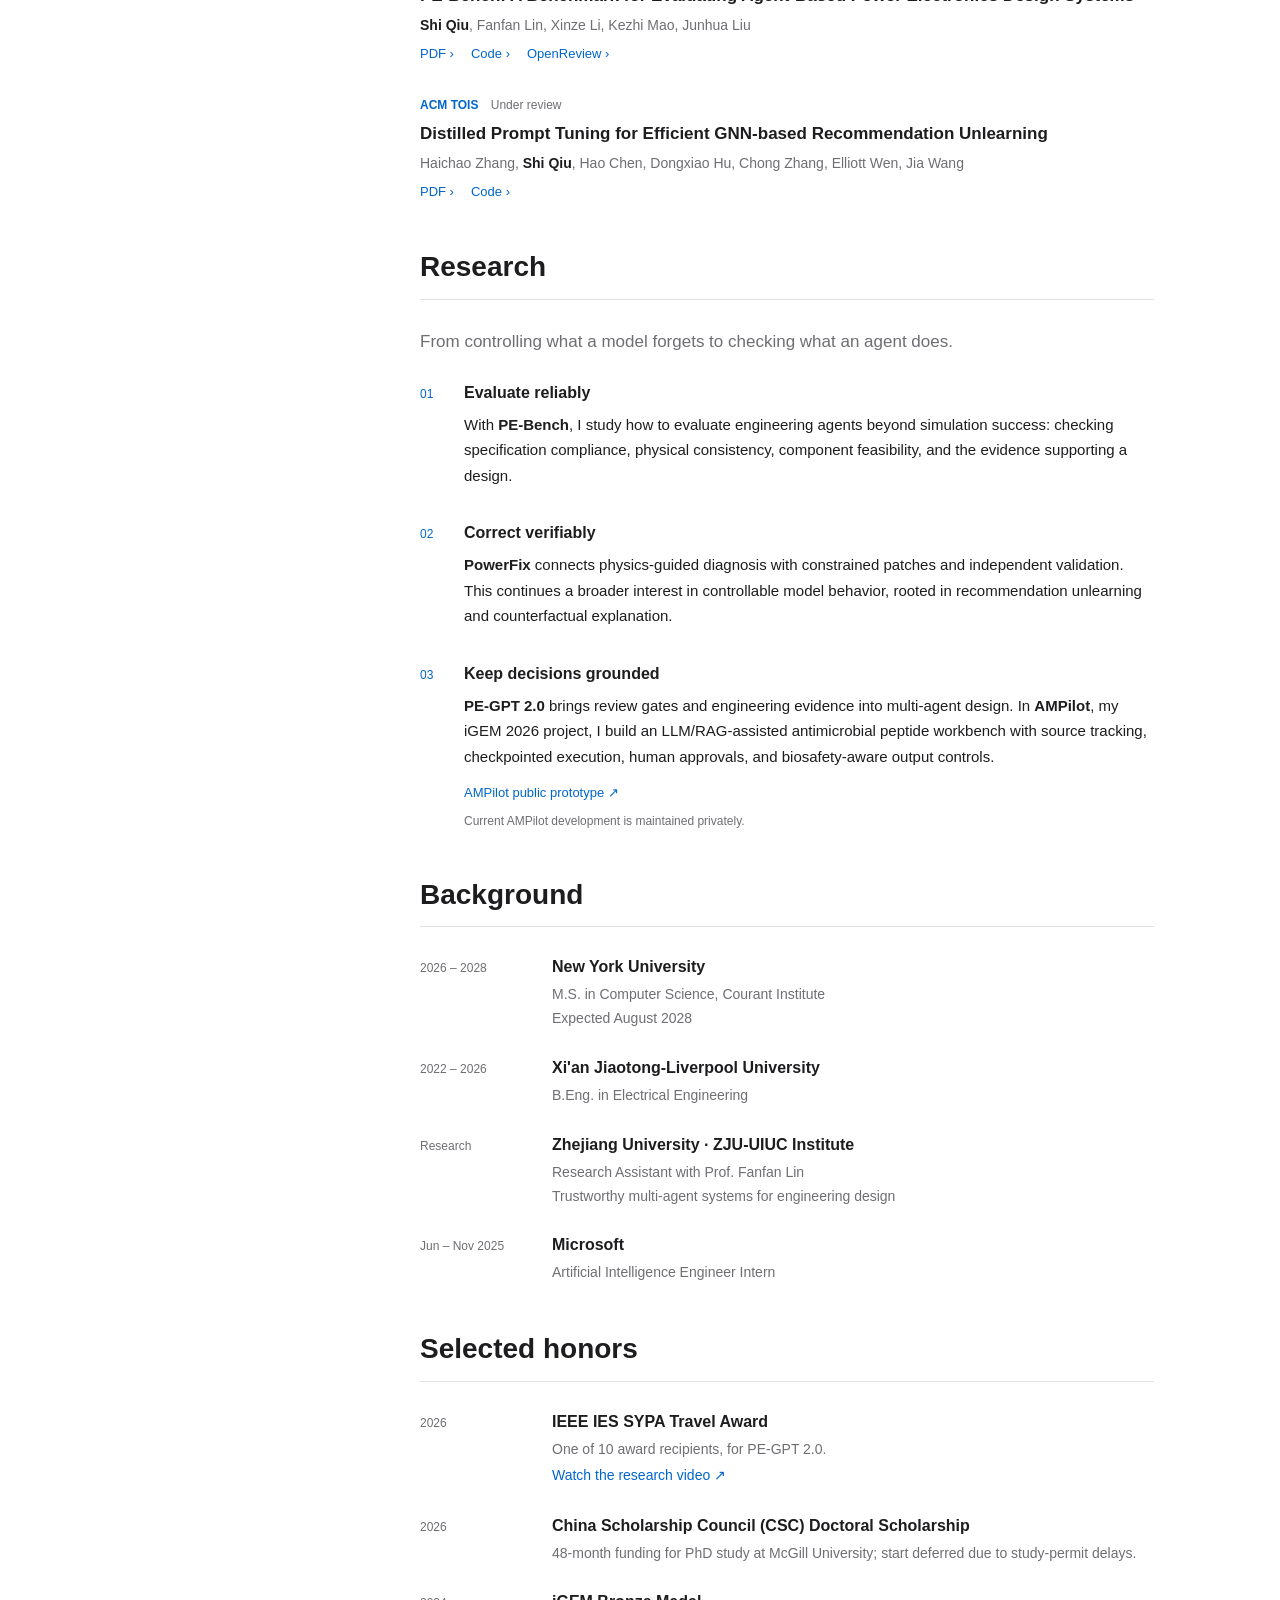
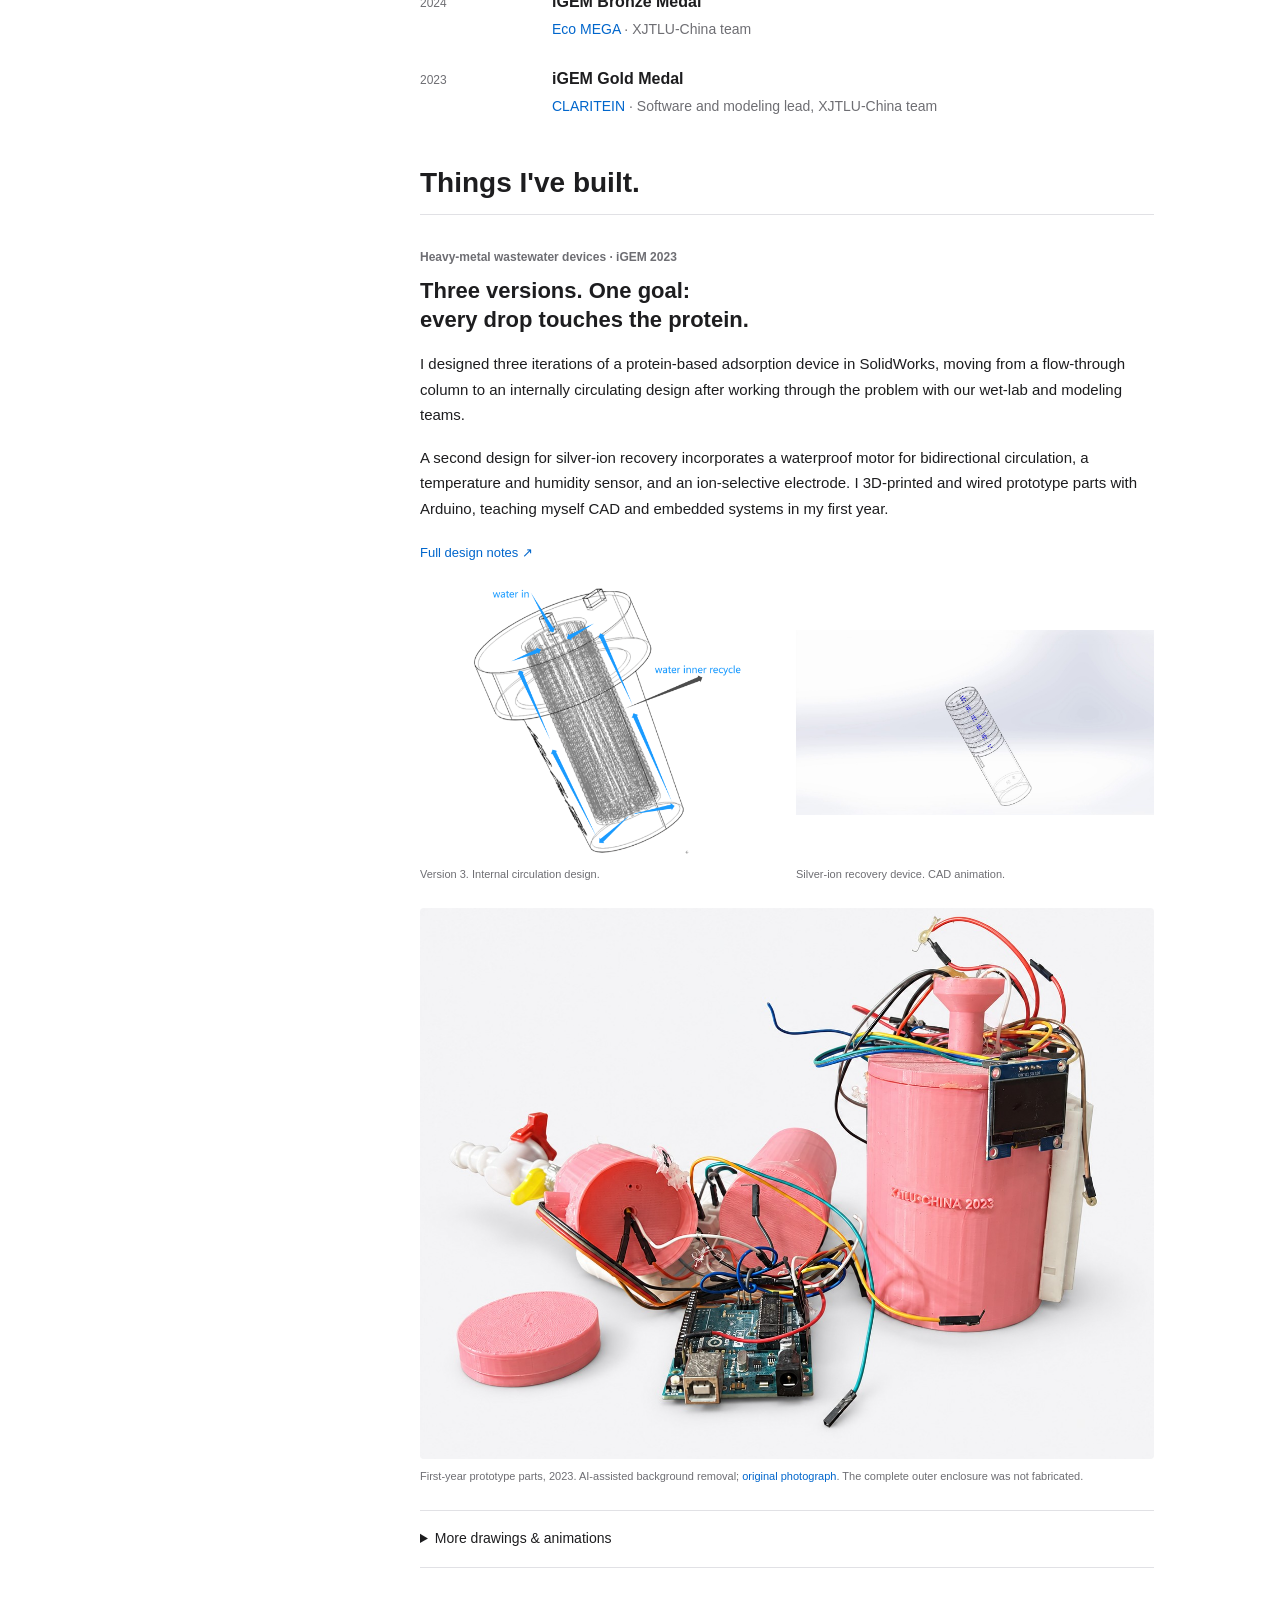
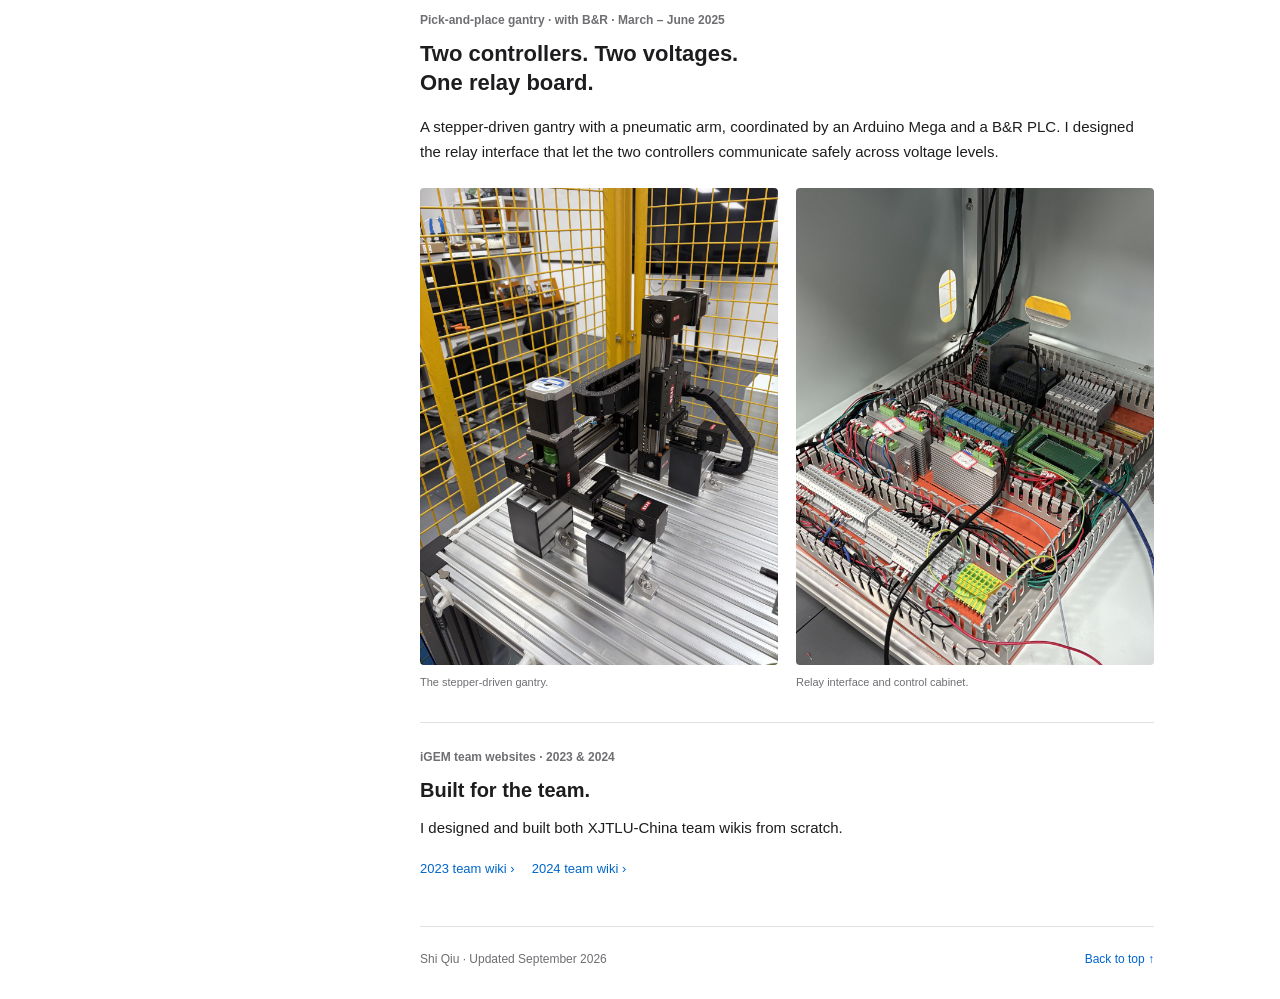
==== commit 4b656549: "Remove research eyebrow and sidebar tagline" ====
--- a/docs/index.html
+++ b/docs/index.html
@@ -35,12 +35,10 @@
         <div class="social"><a href="https://github.com/spongelovesorange">GitHub</a><a href="https://openreview.net/profile?id=~Shi_Qiu7">OpenReview</a><a href="files/Shi_Qiu_CV.pdf">CV <span aria-hidden="true">&#8599;</span></a></div>
       </div>
       <nav aria-label="Main navigation"><a href="#about">About</a><a href="#publications">Publications</a><a href="#research">Research</a><a href="#background">Background</a><a href="#honors">Honors</a><a href="#built">Things I've built</a></nav>
-      <p class="sidebar-note">Trustworthy AI.<br>Grounded in evidence.</p>
     </aside>
     <main id="main">
       <section id="about" class="about"><div class="section-inner">
       <div class="about-copy">
-        <p class="eyebrow">Trustworthy LLMs &amp; agentic systems</p>
         <h1>Hi, I'm Shi.</h1>
         <p>I'm a first-year M.S. student in Computer Science at <a href="https://cs.nyu.edu/">NYU Courant</a>. My research focuses on <strong>trustworthy LLMs and agentic systems</strong>: evaluating them reliably, correcting them verifiably, and keeping their decisions grounded in evidence.</p>
         <p>My work started in trustworthy recommender systems, including machine unlearning and counterfactual explanation, and has since moved to LLM agents, where I build benchmarks, verifiable repair methods, and auditable multi-agent workflows for engineering design.</p>
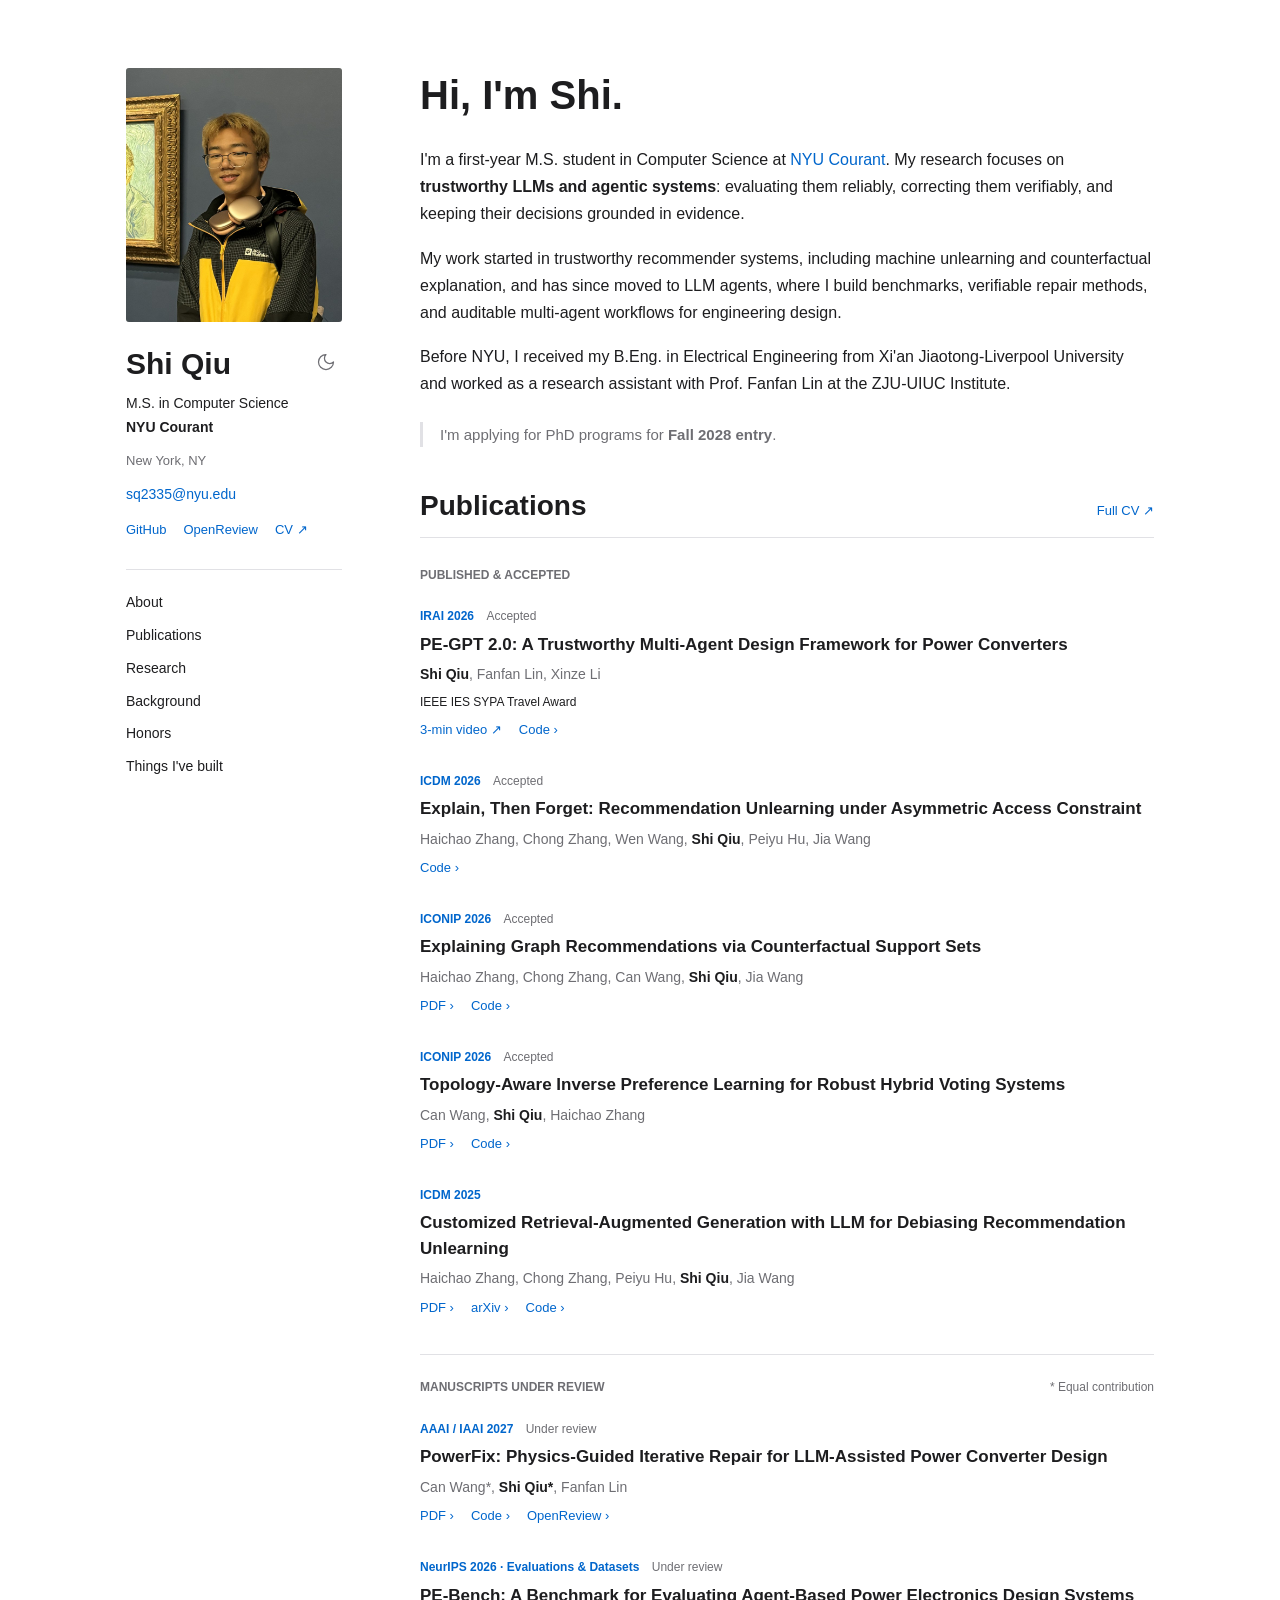
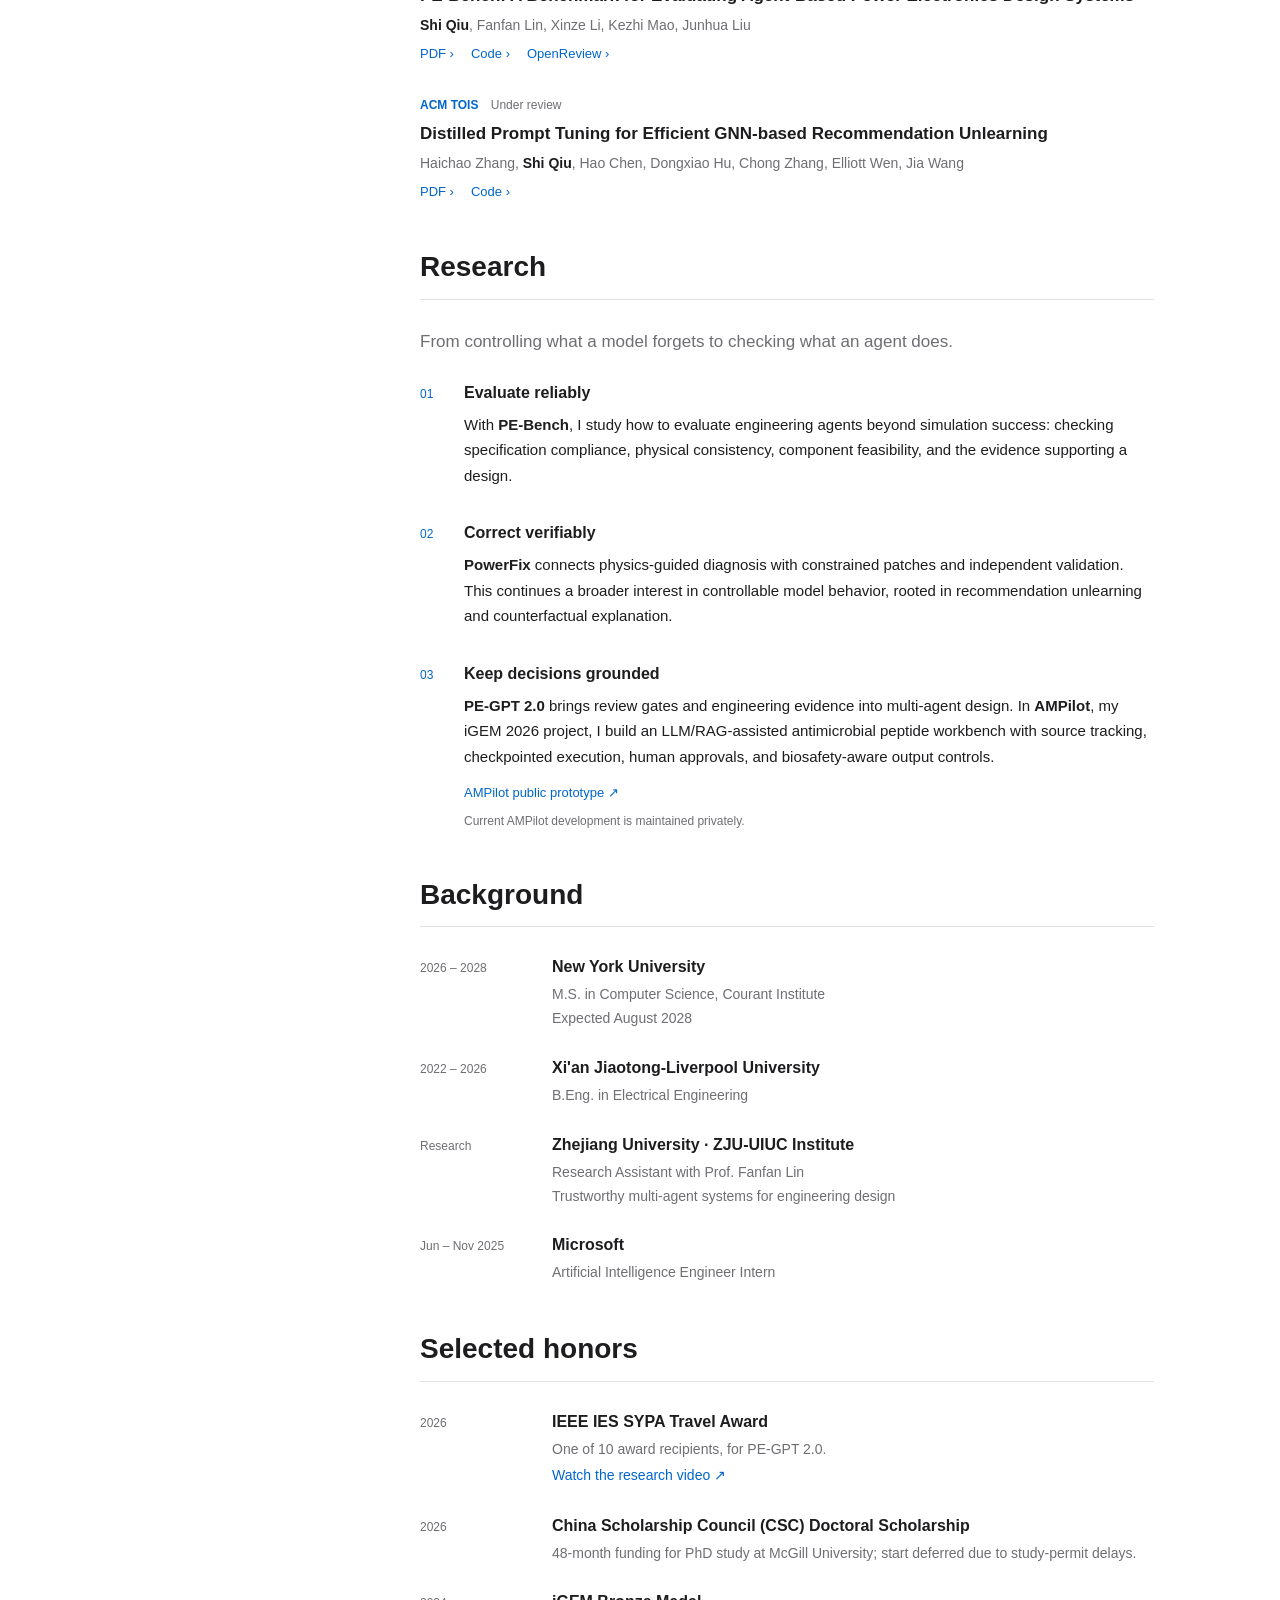
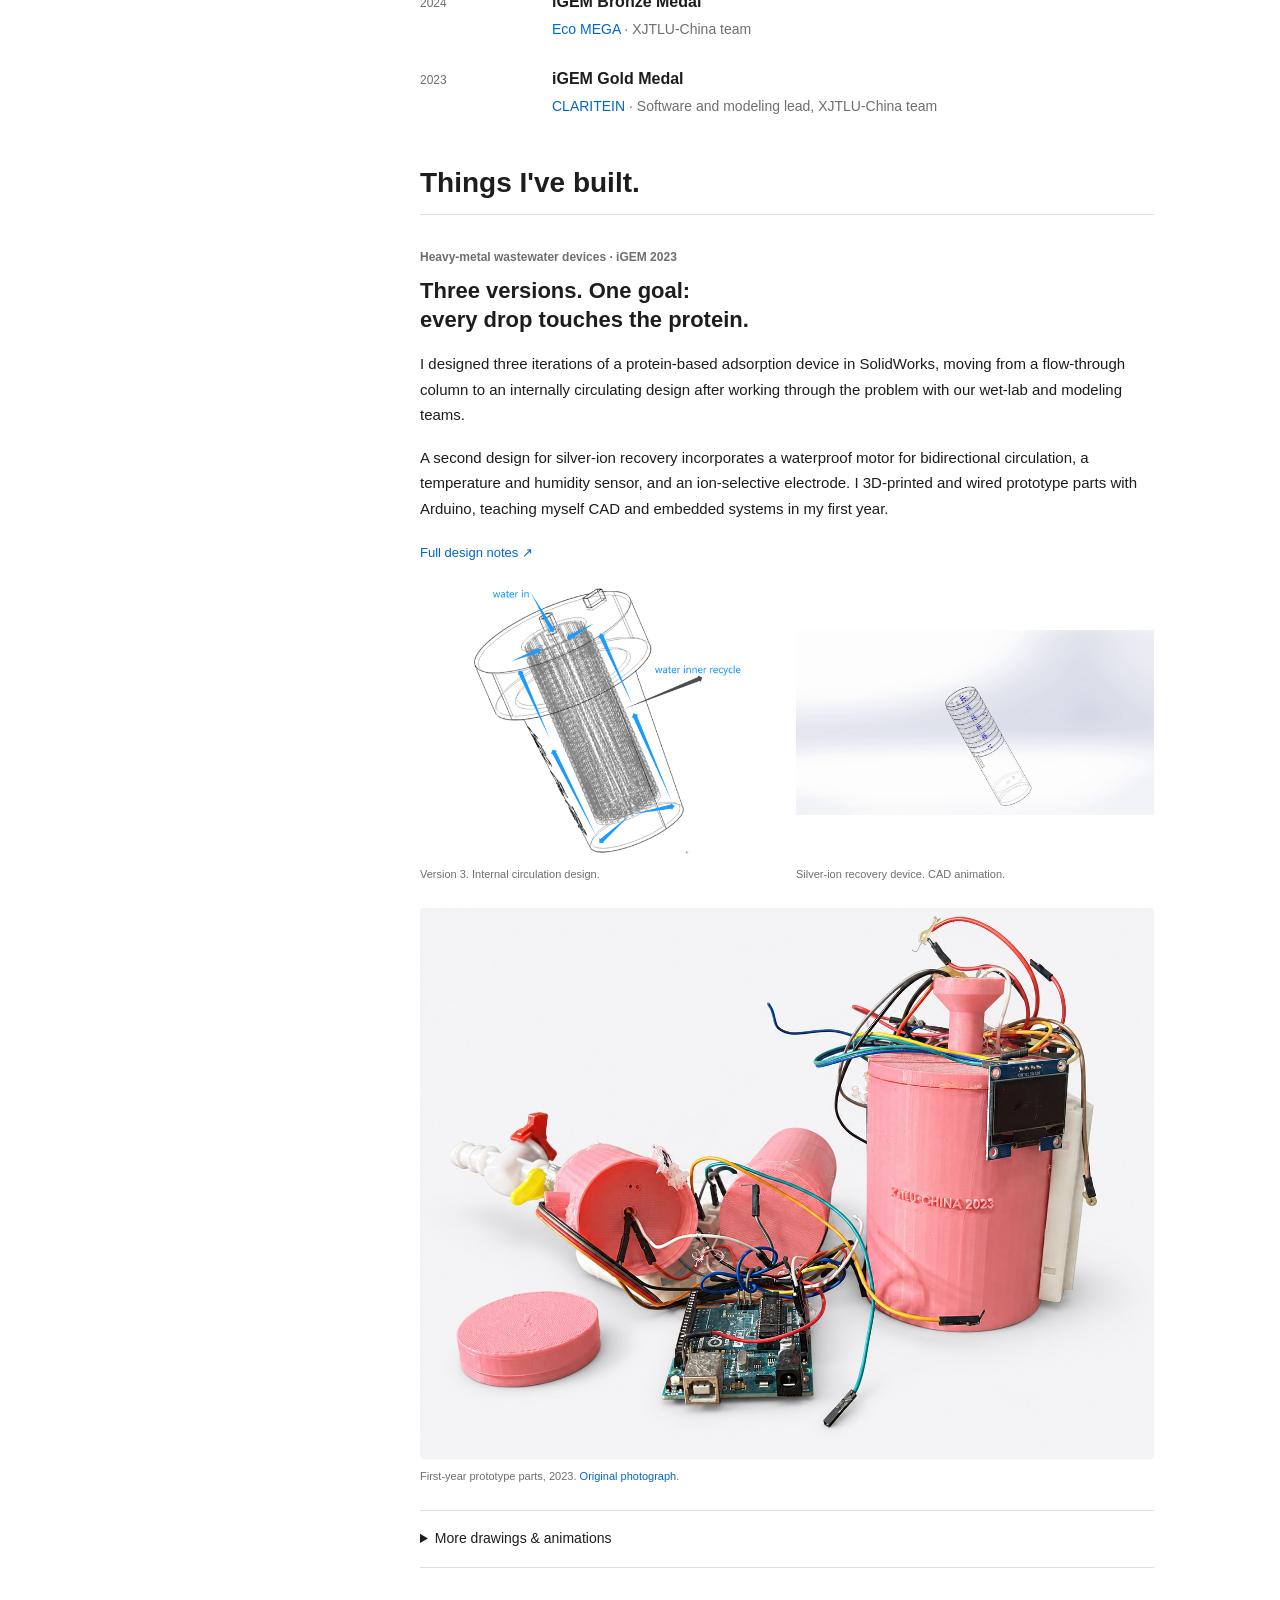
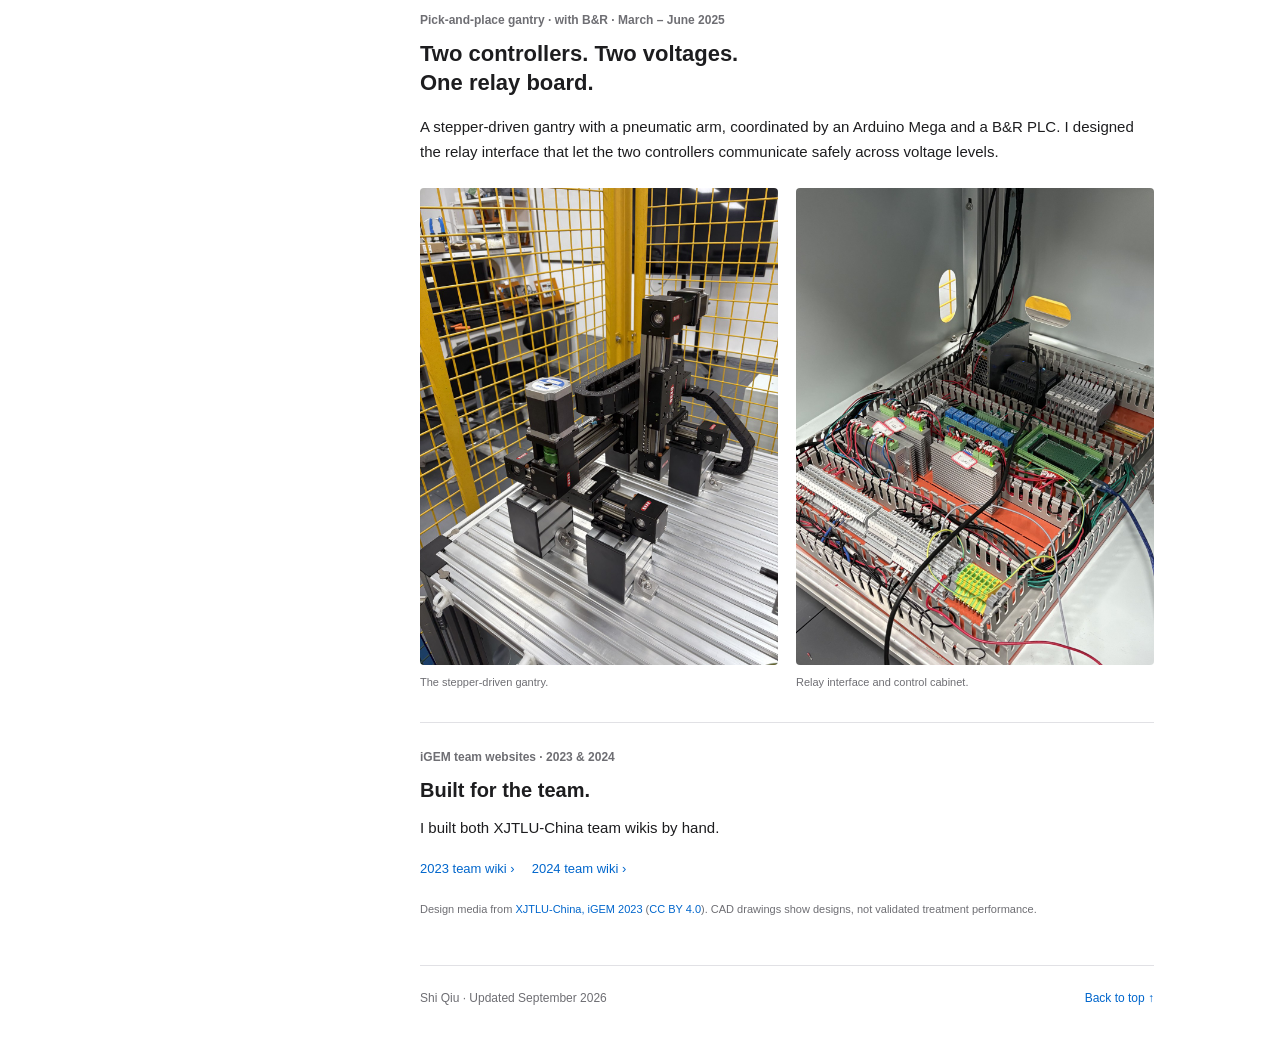
==== commit 294c4c95: "Consolidate hardware notes and remove duplicate design media" ====
--- a/docs/index.html
+++ b/docs/index.html
@@ -137,21 +137,19 @@
             <figure><a href="assets/hardware/hardware3.jpg"><img src="assets/hardware/hardware3.jpg" alt="Third iteration CAD drawing showing the internal circulation path" loading="lazy"></a><figcaption>Version 3. Internal circulation design.</figcaption></figure>
             <figure><video autoplay loop muted playsinline preload="metadata" poster="assets/hardware/hardware9-poster.jpg" aria-label="Silver-ion device CAD animation"><source src="assets/hardware/hardware9.mp4" type="video/mp4"></video><figcaption>Silver-ion recovery device. CAD animation.</figcaption></figure>
           </div>
-          <figure class="prototype-figure reveal"><a href="assets/igem-prototypes.jpg" aria-label="View original unedited iGEM prototype photograph"><img src="assets/igem-prototypes-cutout.jpg" width="1448" height="1086" alt="Background-removed presentation of pink prototype parts, Arduino, OLED, and connecting wires" loading="lazy"></a><figcaption>First-year prototype parts, 2023. AI-assisted background removal; <a href="assets/igem-prototypes.jpg">original photograph</a>. The complete outer enclosure was not fabricated.</figcaption></figure>
+          <figure class="prototype-figure reveal"><a href="assets/igem-prototypes.jpg" aria-label="View original iGEM prototype photograph"><img src="assets/igem-prototypes-cutout.jpg" width="1448" height="1086" alt="Pink prototype parts, Arduino, OLED, and connecting wires" loading="lazy"></a><figcaption>First-year prototype parts, 2023. <a href="assets/igem-prototypes.jpg">Original photograph</a>.</figcaption></figure>
           <details class="design-archive"><summary>More drawings &amp; animations</summary><div class="archive-grid" id="design-gallery">
             <figure><a href="assets/hardware/hardware1.jpg"><img src="assets/hardware/hardware1.jpg" alt="First version flow-through column CAD drawing" loading="lazy"></a><figcaption>Version 1. Flow-through column.</figcaption></figure>
             <figure><video autoplay muted loop playsinline preload="metadata" poster="assets/hardware/hardware-for-heavy-metal-poster.jpg" aria-label="Heavy-metal adsorption device animation"><source src="assets/hardware/hardware-for-heavy-metal.mp4" type="video/mp4"></video><figcaption>Initial device animation. <a href="assets/hardware/hardware-for-heavy-metal.gif">Original GIF</a></figcaption></figure>
             <figure><a href="assets/hardware/hardware2.jpg"><img src="assets/hardware/hardware2.jpg" alt="Second version device cross-section and dimensions" loading="lazy"></a><figcaption>Version 2. Cross-section and dimensions.</figcaption></figure>
-            <figure><a href="assets/hardware/hardware3.jpg"><img src="assets/hardware/hardware3.jpg" alt="Third version internal circulation design" loading="lazy"></a><figcaption>Version 3. Internal circulation.</figcaption></figure>
             <figure><a href="assets/hardware/hardware-12.jpg"><img src="assets/hardware/hardware-12.jpg" alt="Fabricated internal prototype structure" loading="lazy"></a><figcaption>Internal prototype structure.</figcaption></figure>
             <figure><a href="assets/hardware/hardware4.jpg"><img src="assets/hardware/hardware4.jpg" alt="Silver-ion device sensor and motor design" loading="lazy"></a><figcaption>Silver-ion device. Sensors and motor.</figcaption></figure>
             <figure><a href="assets/hardware/hardware5.jpg"><img src="assets/hardware/hardware5.jpg" alt="Silver-ion device assembly design" loading="lazy"></a><figcaption>Assembly design.</figcaption></figure>
             <figure><a href="assets/hardware/hardware6.jpg"><img src="assets/hardware/hardware6.jpg" alt="Adsorption carrier design" loading="lazy"></a><figcaption>Adsorption carrier.</figcaption></figure>
             <figure><video autoplay muted loop playsinline preload="metadata" poster="assets/hardware/hardware-10-poster.jpg" aria-label="Silver-ion device internal CAD animation"><source src="assets/hardware/hardware-10.mp4" type="video/mp4"></video><figcaption>Internal assembly animation. <a href="assets/hardware/hardware-10.gif">Original GIF</a></figcaption></figure>
-            <figure><video autoplay muted loop playsinline preload="metadata" poster="assets/hardware/hardware9-poster.jpg" aria-label="Silver-ion recovery CAD animation"><source src="assets/hardware/hardware9.mp4" type="video/mp4"></video><figcaption>Device animation. <a href="assets/hardware/hardware9.gif">Original GIF</a></figcaption></figure>
             <figure><a href="assets/hardware/hardware7.jpg"><img src="assets/hardware/hardware7.jpg" alt="Silver-ion recovery hardware model" loading="lazy"></a><figcaption>Silver-ion recovery model.</figcaption></figure>
             <figure><a href="assets/hardware/hardware8.jpg"><img src="assets/hardware/hardware8.jpg" alt="Protein membrane placement in the device" loading="lazy"></a><figcaption>Protein membrane placement.</figcaption></figure>
-          </div><p class="source-note">Original design media: <a href="https://2023.igem.wiki/xjtlu-china/hardware.html">XJTLU-China, iGEM 2023</a> &middot; <a href="https://creativecommons.org/licenses/by/4.0/">CC BY 4.0</a>. CAD drawings describe designs, not validated treatment performance.</p></details>
+          </div></details>
         </article>
         <article class="build-project">
           <div class="build-copy reveal"><p class="eyebrow">Pick-and-place gantry &middot; with B&amp;R &middot; March &ndash; June 2025</p><h3>Two controllers. Two voltages.<br>One relay board.</h3><p>A stepper-driven gantry with a pneumatic arm, coordinated by an Arduino Mega and a B&amp;R PLC. I designed the relay interface that let the two controllers communicate safely across voltage levels.</p></div>
@@ -160,7 +158,8 @@
             <figure><a href="assets/br-controls.jpg"><img src="assets/br-controls.jpg" width="1200" height="1600" loading="lazy" alt="Control cabinet containing motor drivers, relay board, and Arduino interface wiring"></a><figcaption>Relay interface and control cabinet.</figcaption></figure>
           </div>
         </article>
-        <article class="wiki-project reveal"><p class="eyebrow">iGEM team websites &middot; 2023 &amp; 2024</p><h3>Built for the team.</h3><p>I designed and built both XJTLU-China team wikis from scratch.</p><div class="paper-links"><a href="https://2023.igem.wiki/xjtlu-china/">2023 team wiki</a><a href="https://2024.igem.wiki/xjtlu-china/index.html">2024 team wiki</a></div></article>
+        <article class="wiki-project reveal"><p class="eyebrow">iGEM team websites &middot; 2023 &amp; 2024</p><h3>Built for the team.</h3><p>I built both XJTLU-China team wikis by hand.</p><div class="paper-links"><a href="https://2023.igem.wiki/xjtlu-china/">2023 team wiki</a><a href="https://2024.igem.wiki/xjtlu-china/index.html">2024 team wiki</a></div></article>
+        <p class="source-note">Design media from <a href="https://2023.igem.wiki/xjtlu-china/hardware.html">XJTLU-China, iGEM 2023</a> (<a href="https://creativecommons.org/licenses/by/4.0/">CC BY 4.0</a>). CAD drawings show designs, not validated treatment performance.</p>
       </div></section>
       <footer><div class="section-inner"><span>Shi Qiu &middot; Updated September 2026</span><a href="#home">Back to top &#8593;</a></div></footer>
     </main>
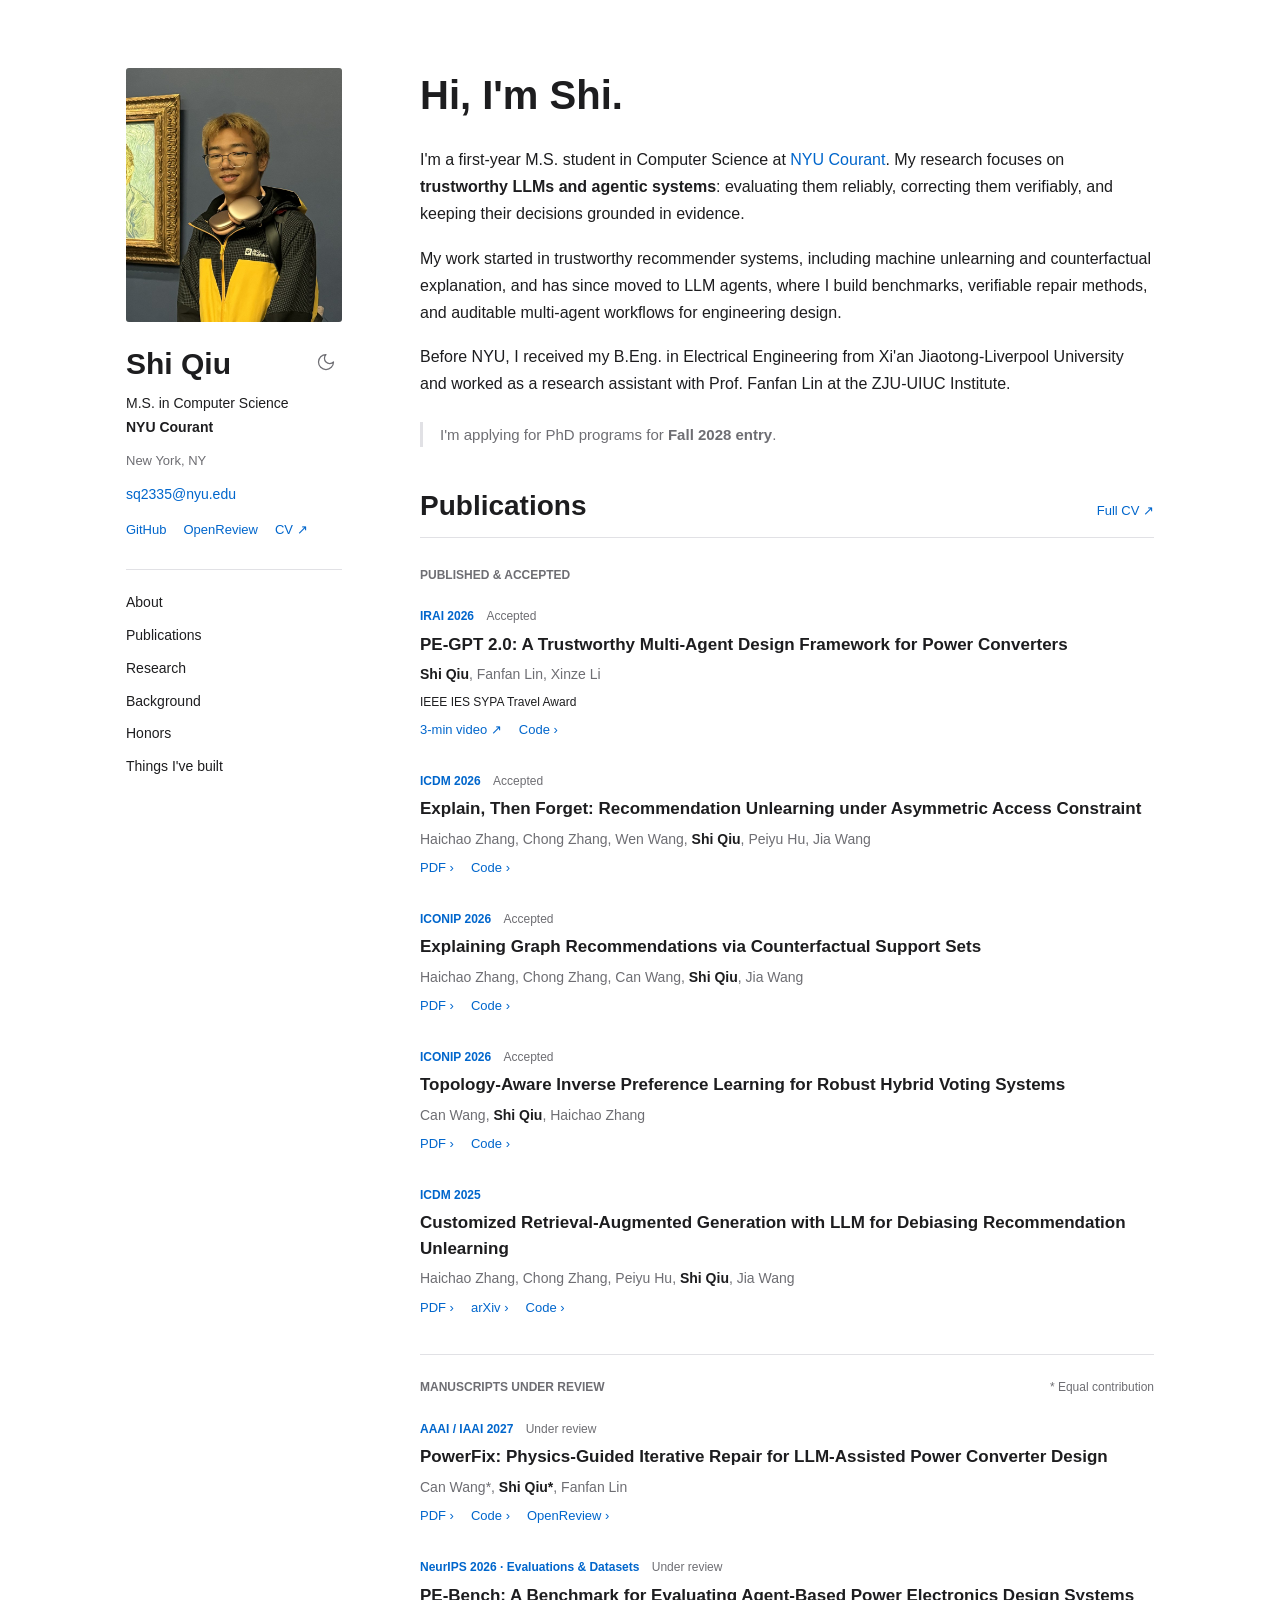
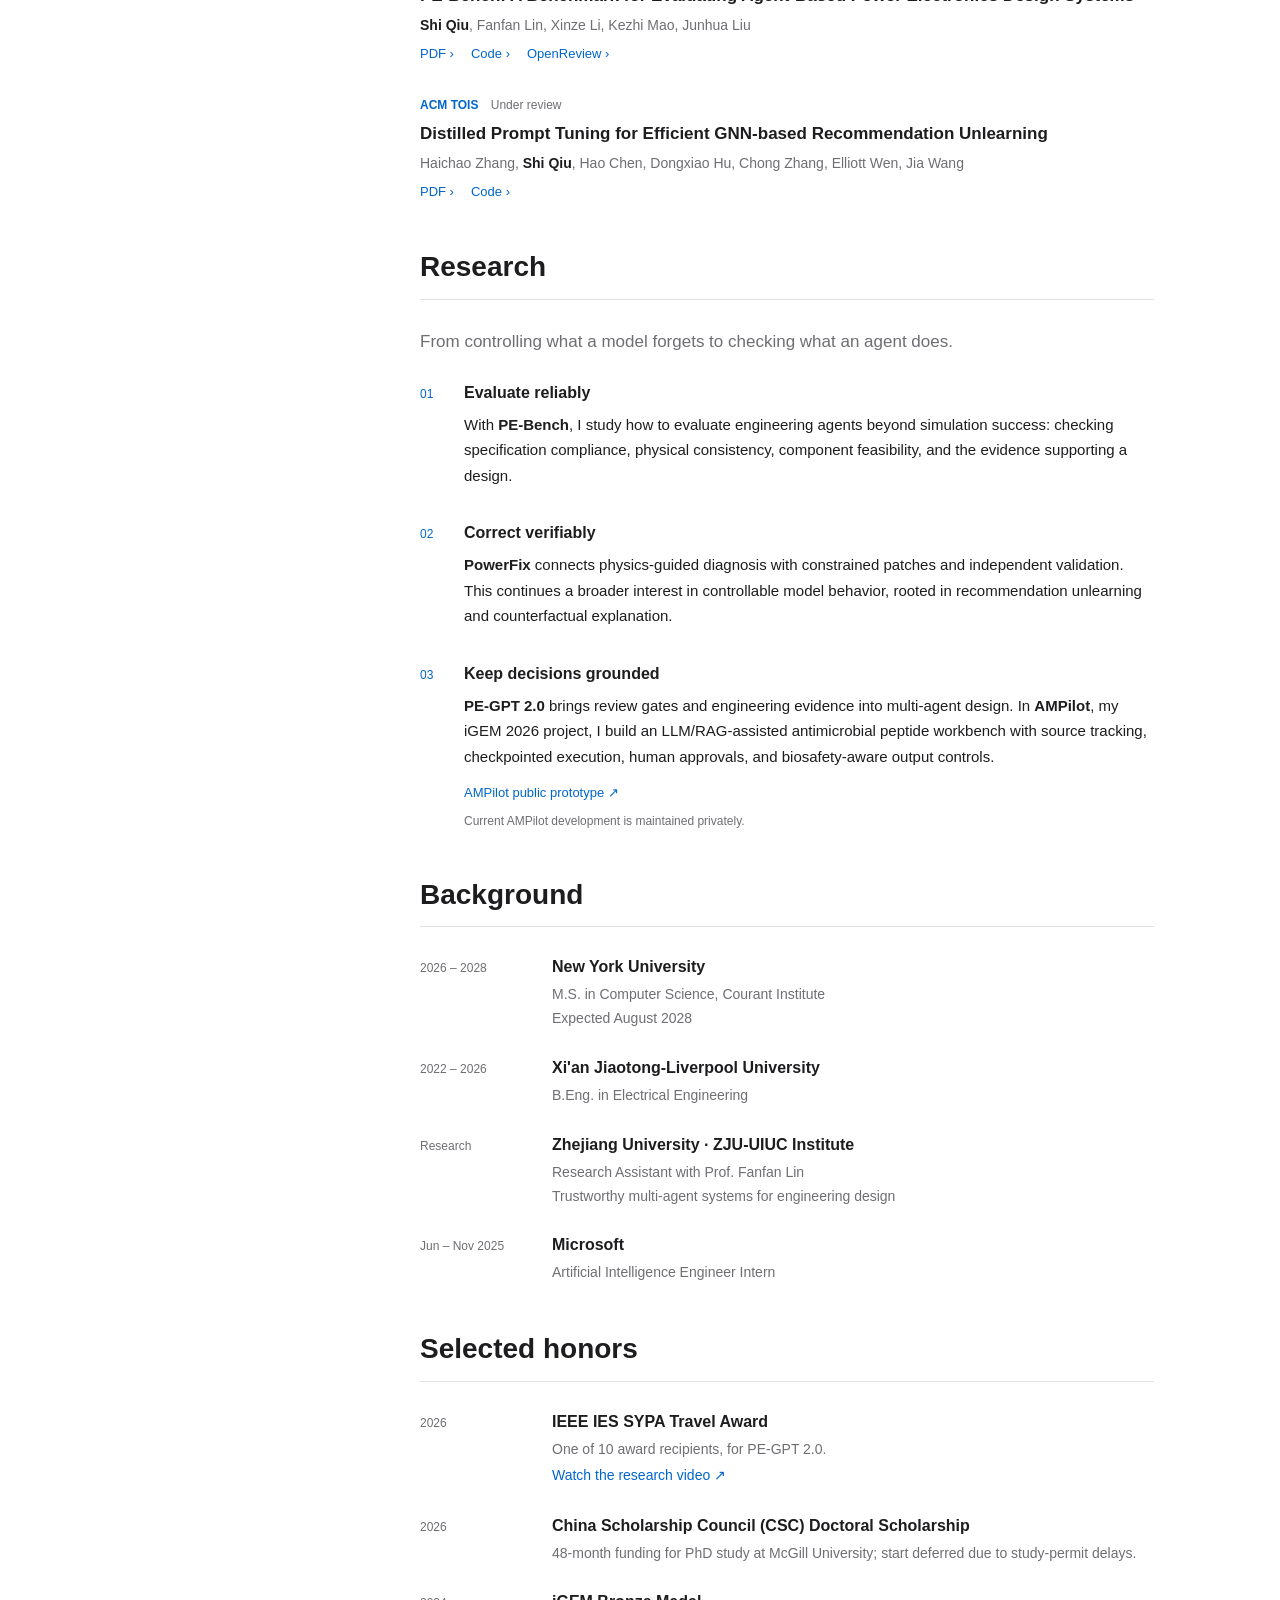
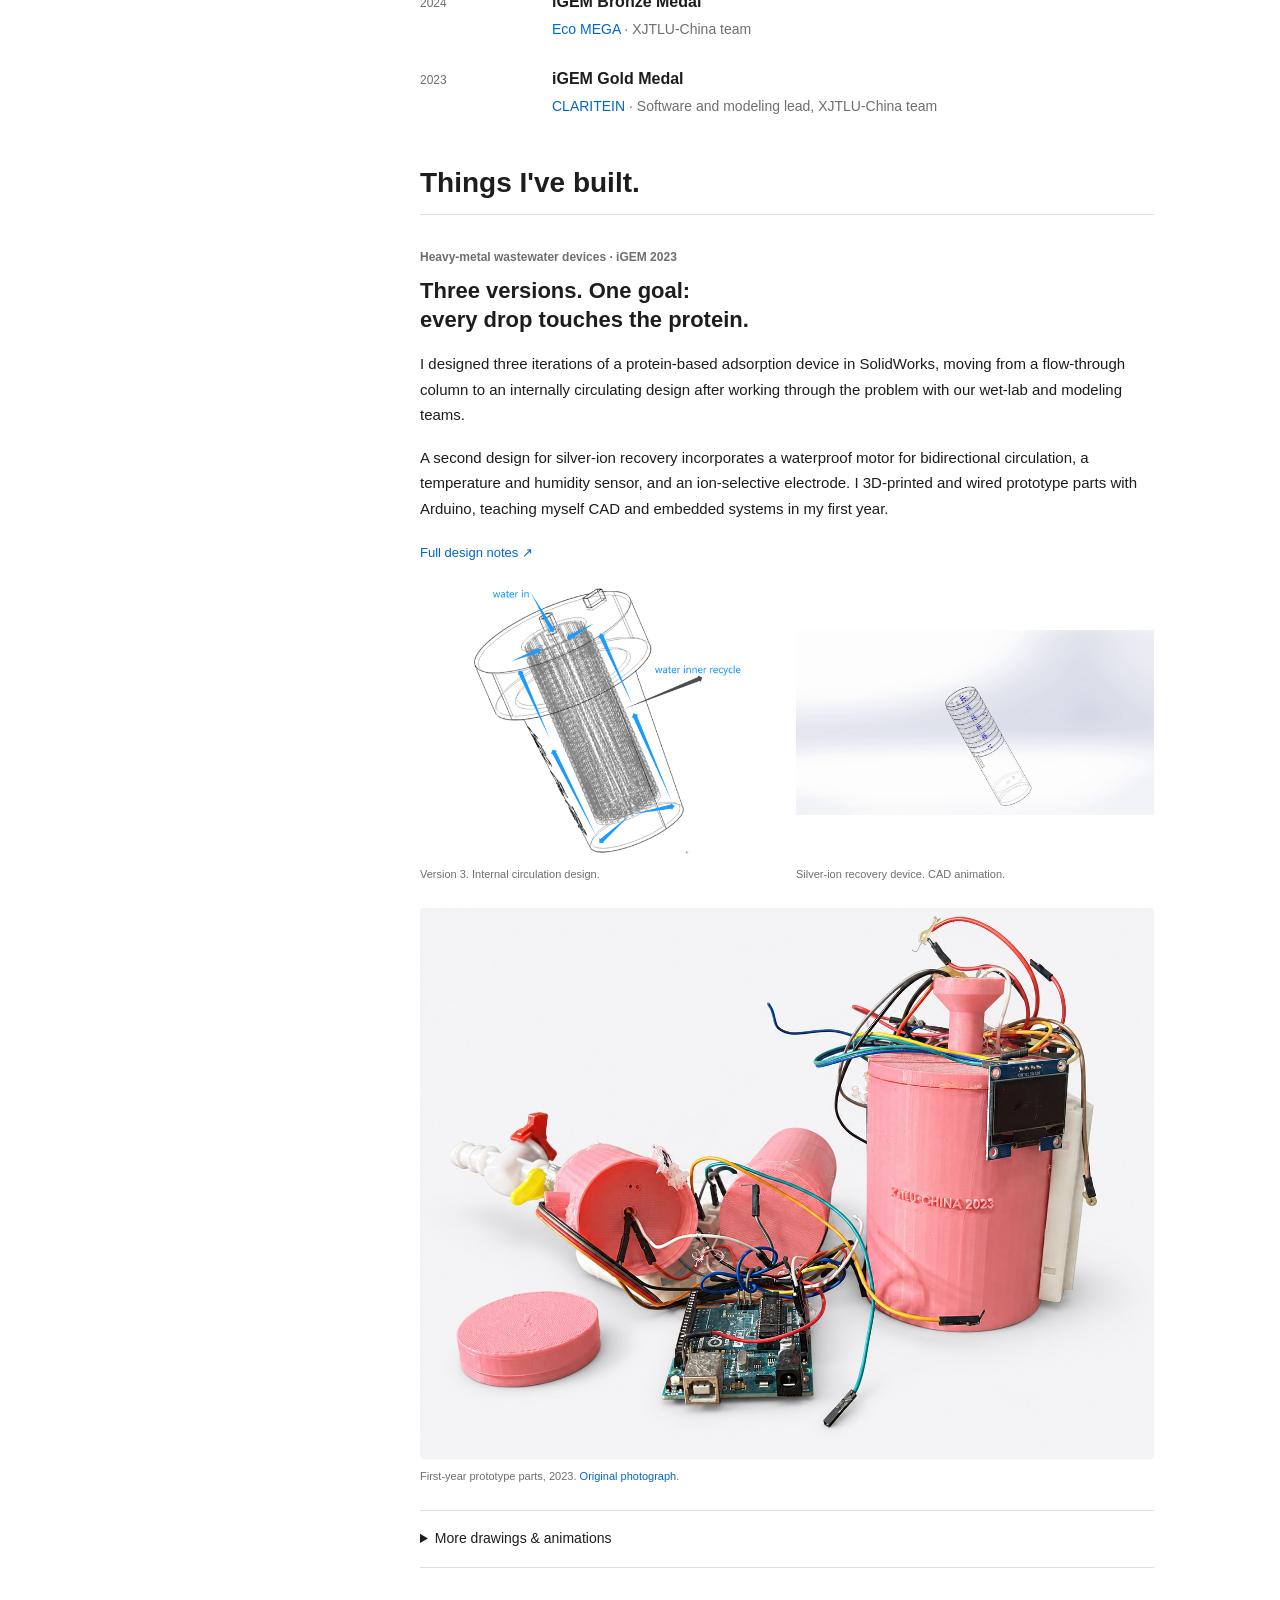
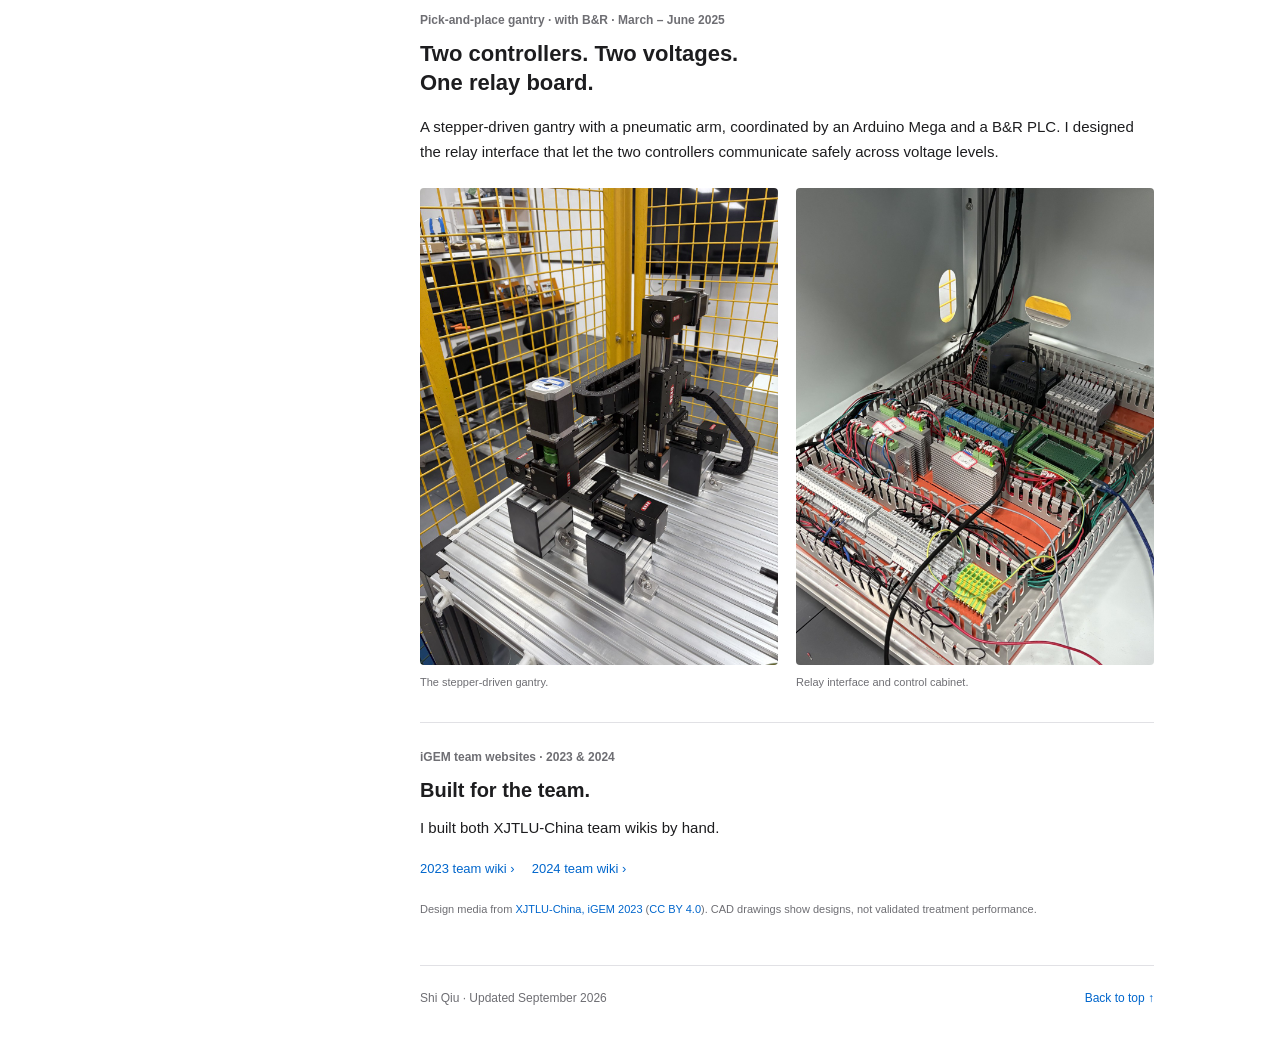
==== commit 84ad16e3: "Add author-supplied CEU paper PDF to ICDM 2026 entry" ====
--- a/docs/index.html
+++ b/docs/index.html
@@ -61,7 +61,7 @@
             <p class="venue">ICDM 2026 <span>Accepted</span></p>
             <h4>Explain, Then Forget: Recommendation Unlearning under Asymmetric Access Constraint</h4>
             <p class="authors">Haichao Zhang, Chong Zhang, Wen Wang, <strong>Shi Qiu</strong>, Peiyu Hu, Jia Wang</p>
-            <div class="paper-links"><a href="https://github.com/zhanghaichao520/Explain-and-Forget">Code</a></div>
+            <div class="paper-links"><a href="papers/ceu-explain-then-forget.pdf">PDF</a><a href="https://github.com/zhanghaichao520/Explain-and-Forget">Code</a></div>
           </li>
           <li class="paper">
             <p class="venue">ICONIP 2026 <span>Accepted</span></p>
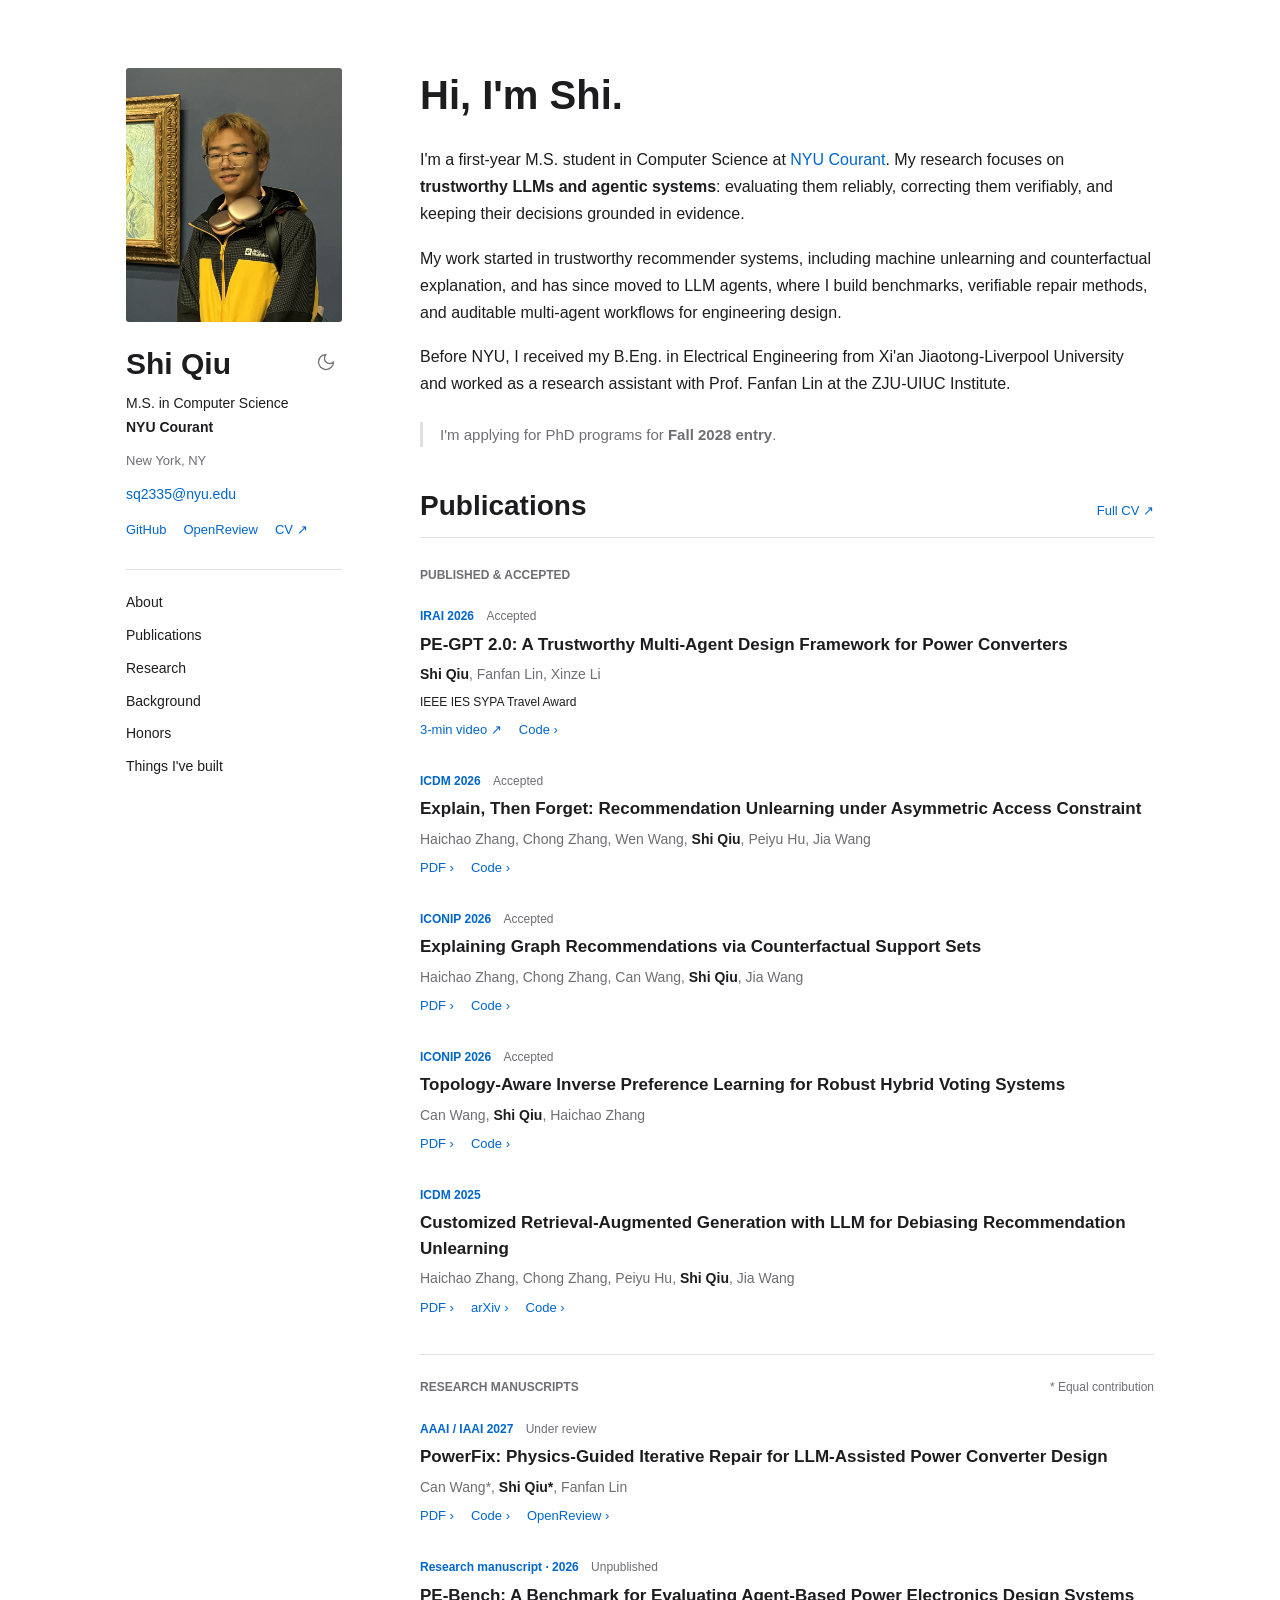
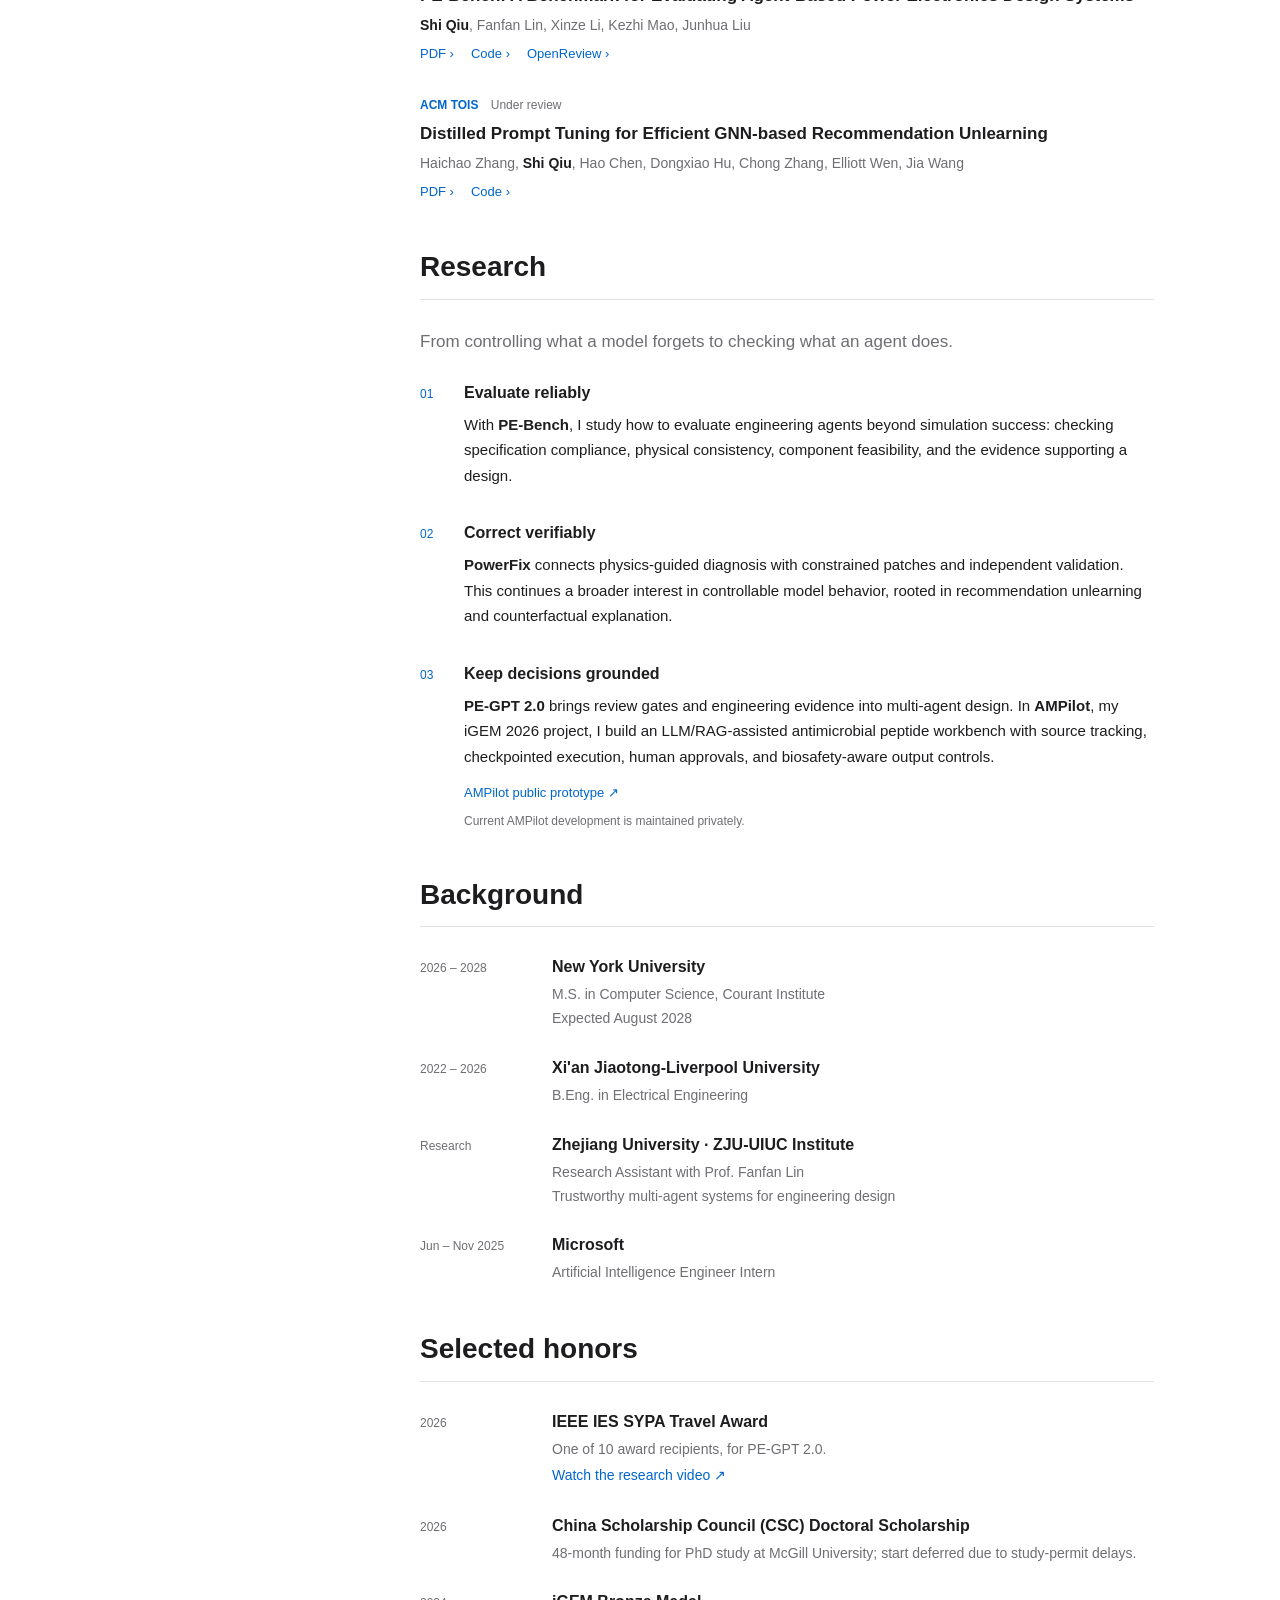
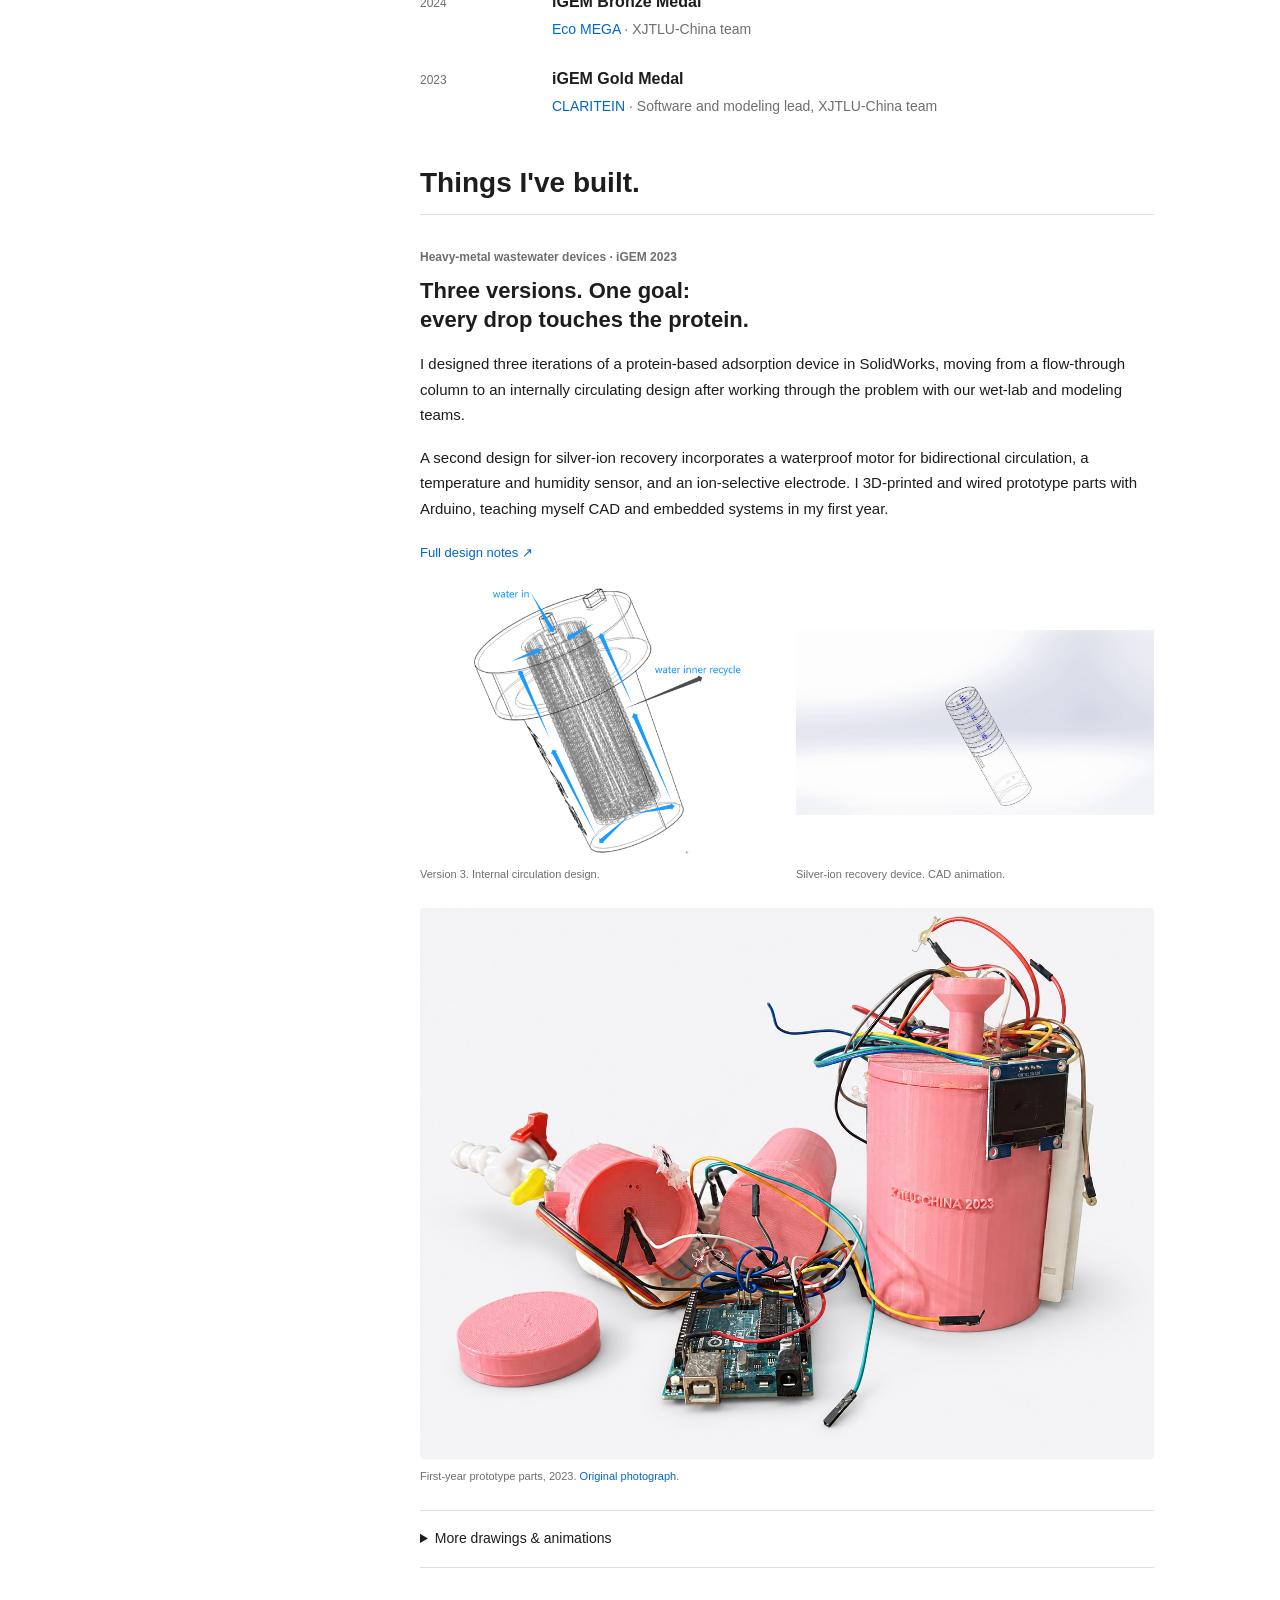
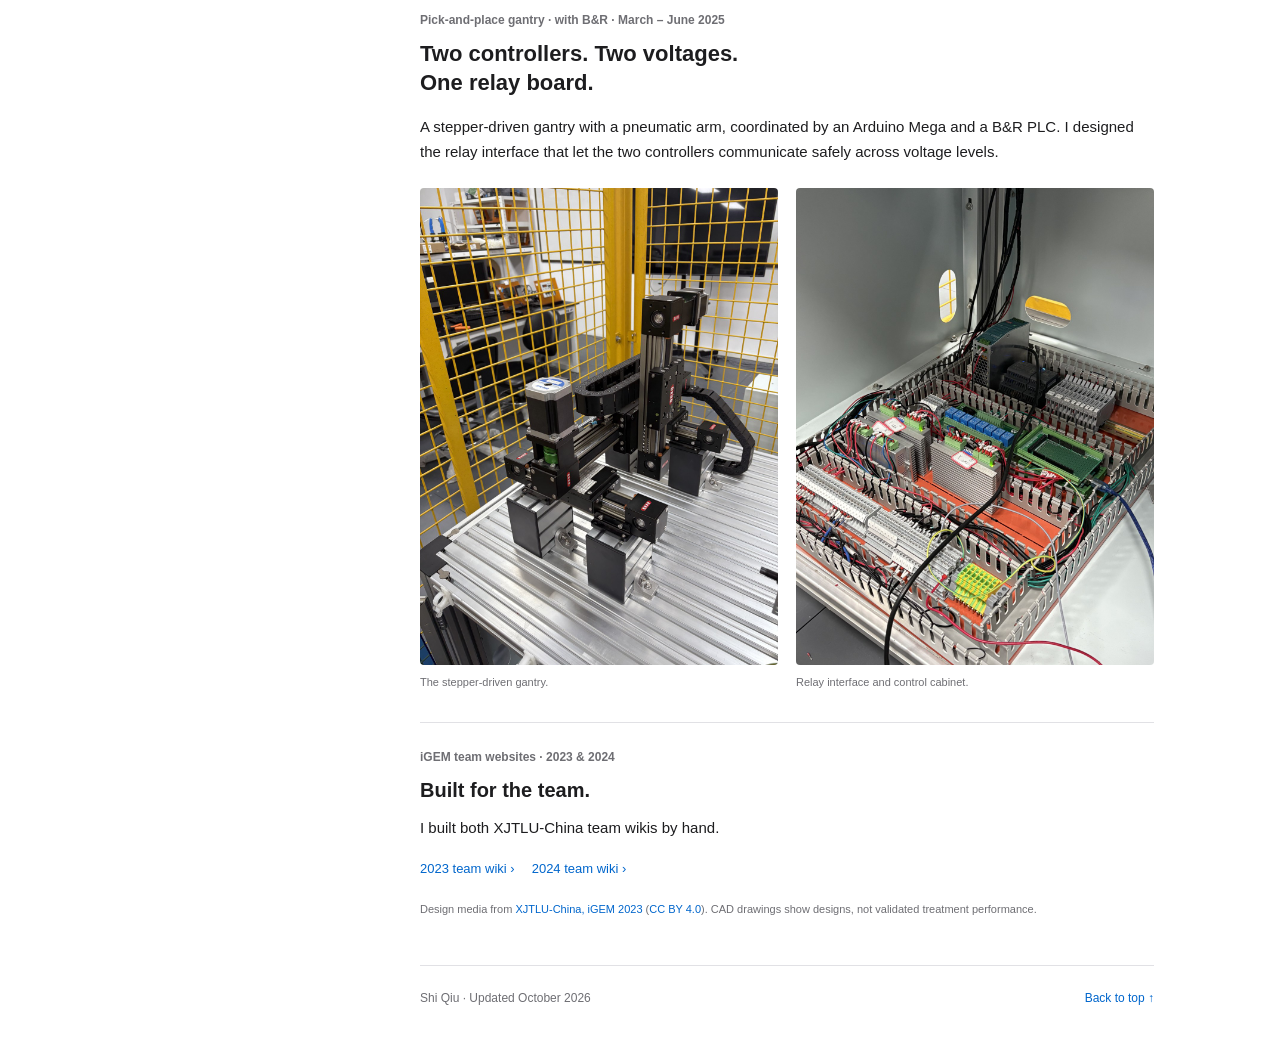
==== commit 75219061: "Update PE-Bench to unpublished manuscript in CV and website" ====
--- a/docs/index.html
+++ b/docs/index.html
@@ -83,7 +83,7 @@
           </li>
         </ol>
 
-        <div class="group-heading manuscript-heading"><h3>Manuscripts under review</h3><span>* Equal contribution</span></div>
+        <div class="group-heading manuscript-heading"><h3>Research manuscripts</h3><span>* Equal contribution</span></div>
         <ol class="papers" start="6">
           <li class="paper">
             <p class="venue">AAAI / IAAI 2027 <span>Under review</span></p>
@@ -92,7 +92,7 @@
             <div class="paper-links"><a href="papers/powerfix.pdf">PDF</a><a href="https://github.com/spongelovesorange/PowerFix">Code</a><a href="https://openreview.net/forum?id=22osZ1WNTX">OpenReview</a></div>
           </li>
           <li class="paper">
-            <p class="venue">NeurIPS 2026 &middot; Evaluations &amp; Datasets <span>Under review</span></p>
+            <p class="venue">Research manuscript &middot; 2026 <span>Unpublished</span></p>
             <h4>PE-Bench: A Benchmark for Evaluating Agent-Based Power Electronics Design Systems</h4>
             <p class="authors"><strong>Shi Qiu</strong>, Fanfan Lin, Xinze Li, Kezhi Mao, Junhua Liu</p>
             <div class="paper-links"><a href="papers/pe-bench.pdf">PDF</a><a href="https://github.com/spongelovesorange/PE-Bench">Code</a><a href="https://openreview.net/forum?id=fXrhGKmjPn">OpenReview</a></div>
@@ -161,7 +161,7 @@
         <article class="wiki-project reveal"><p class="eyebrow">iGEM team websites &middot; 2023 &amp; 2024</p><h3>Built for the team.</h3><p>I built both XJTLU-China team wikis by hand.</p><div class="paper-links"><a href="https://2023.igem.wiki/xjtlu-china/">2023 team wiki</a><a href="https://2024.igem.wiki/xjtlu-china/index.html">2024 team wiki</a></div></article>
         <p class="source-note">Design media from <a href="https://2023.igem.wiki/xjtlu-china/hardware.html">XJTLU-China, iGEM 2023</a> (<a href="https://creativecommons.org/licenses/by/4.0/">CC BY 4.0</a>). CAD drawings show designs, not validated treatment performance.</p>
       </div></section>
-      <footer><div class="section-inner"><span>Shi Qiu &middot; Updated September 2026</span><a href="#home">Back to top &#8593;</a></div></footer>
+      <footer><div class="section-inner"><span>Shi Qiu &middot; Updated October 2026</span><a href="#home">Back to top &#8593;</a></div></footer>
     </main>
   </div>
 </body>
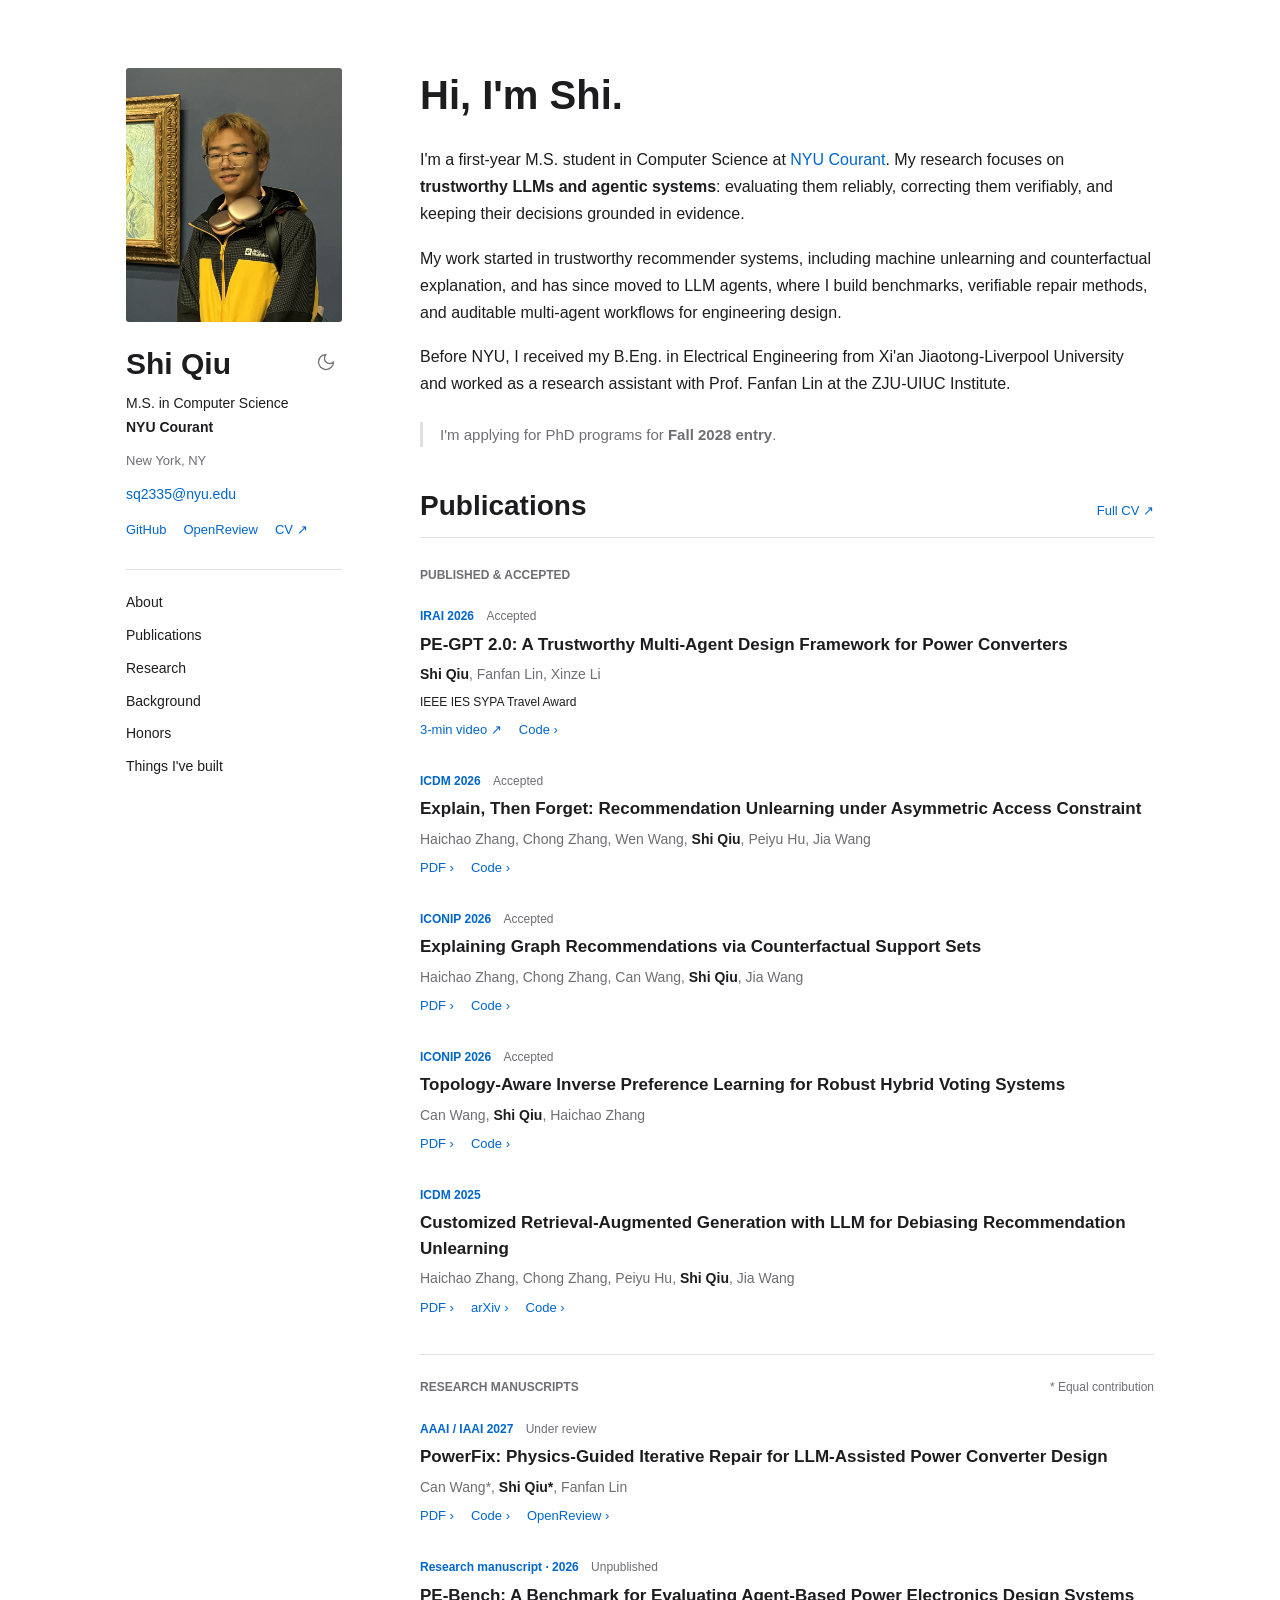
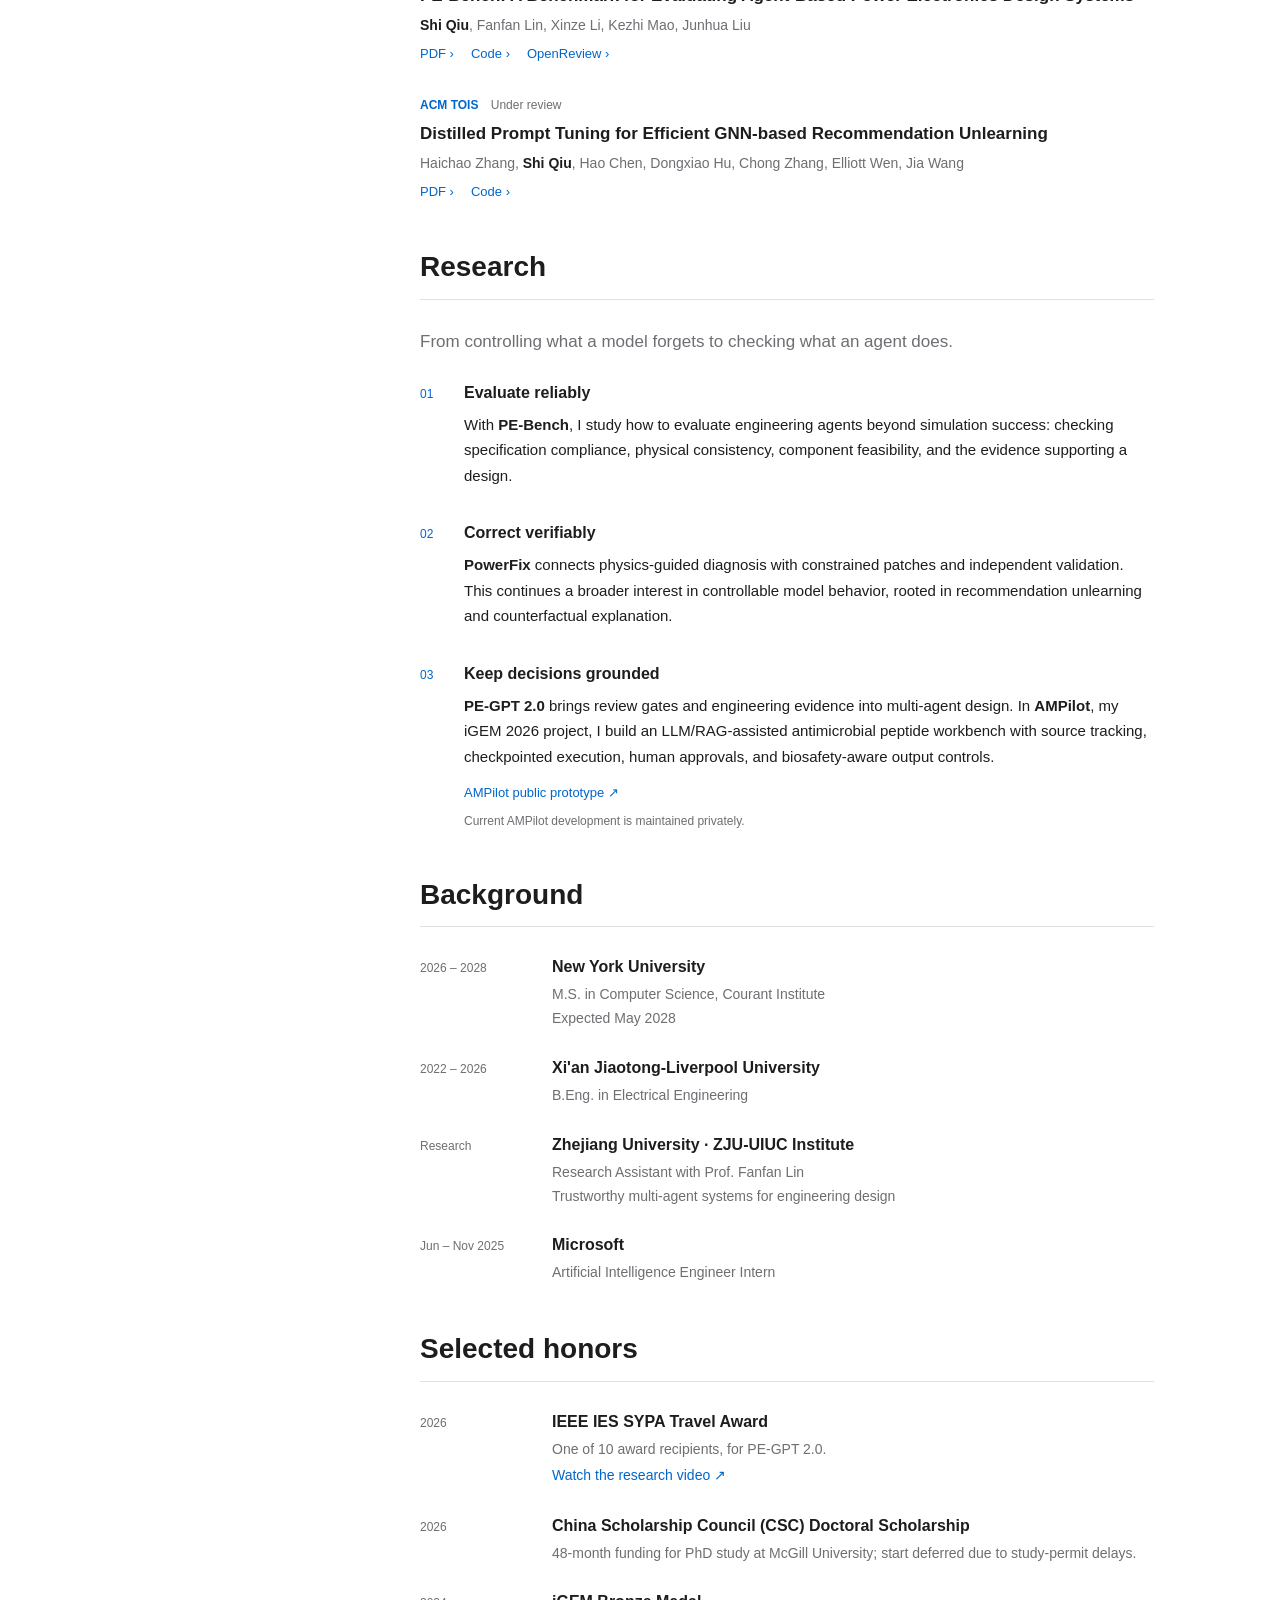
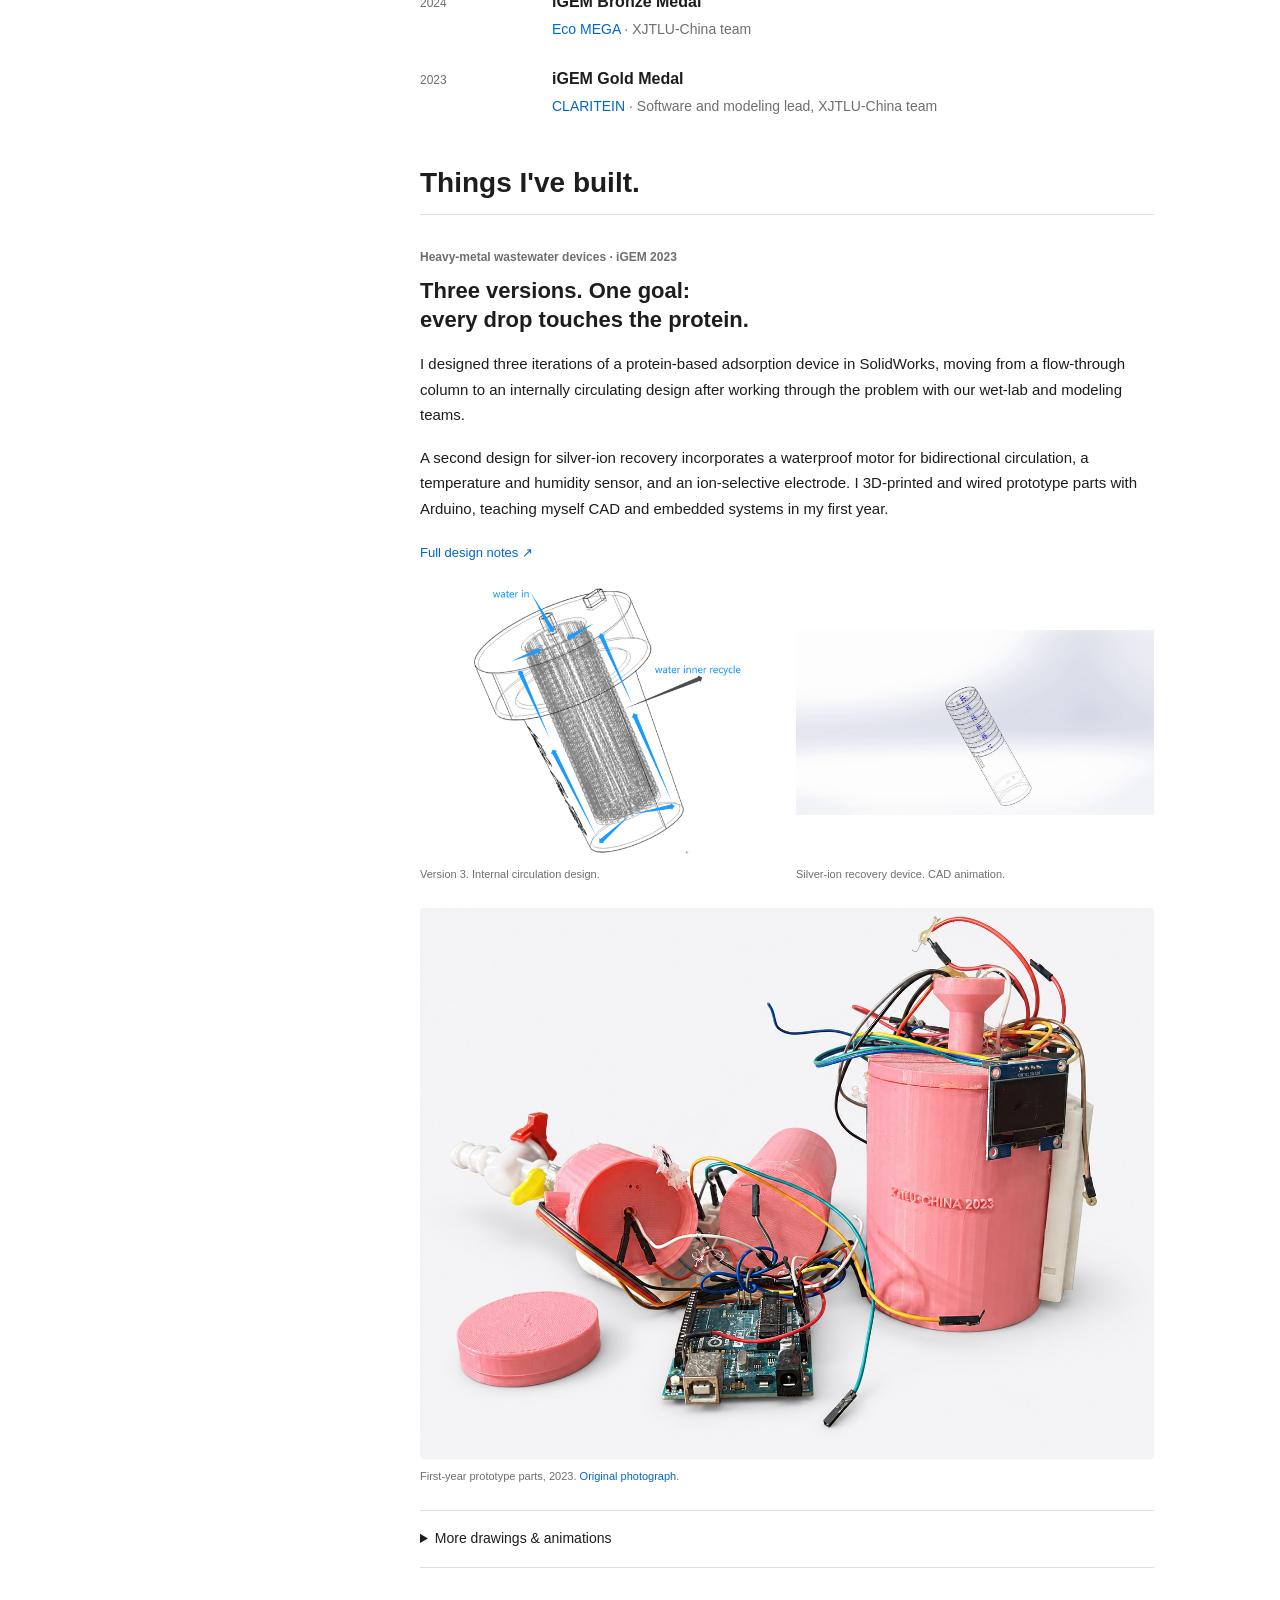
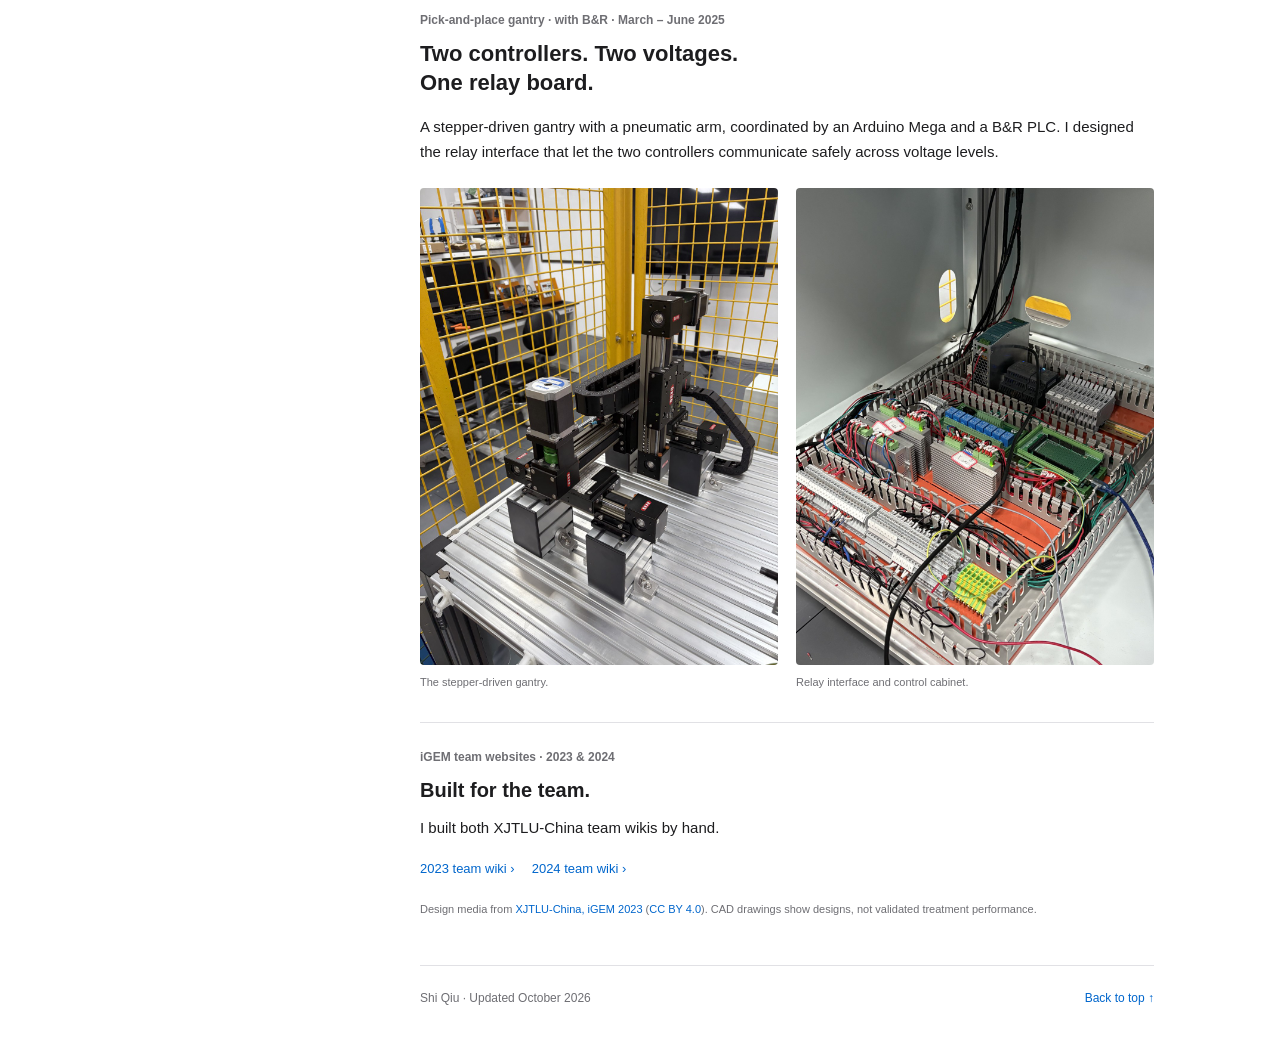
==== commit b3ba95ff: "Update Courant expected graduation to May 2028" ====
--- a/docs/index.html
+++ b/docs/index.html
@@ -116,7 +116,7 @@
 
       <section id="background"><div class="section-inner">
         <div class="section-heading"><h2>Background</h2></div>
-        <div class="background-row"><span class="date">2026 &ndash; 2028</span><div><h3>New York University</h3><p>M.S. in Computer Science, Courant Institute<br>Expected August 2028</p></div></div>
+        <div class="background-row"><span class="date">2026 &ndash; 2028</span><div><h3>New York University</h3><p>M.S. in Computer Science, Courant Institute<br>Expected May 2028</p></div></div>
         <div class="background-row"><span class="date">2022 &ndash; 2026</span><div><h3>Xi'an Jiaotong-Liverpool University</h3><p>B.Eng. in Electrical Engineering</p></div></div>
         <div class="background-row"><span class="date">Research</span><div><h3>Zhejiang University &middot; ZJU-UIUC Institute</h3><p>Research Assistant with Prof. Fanfan Lin<br>Trustworthy multi-agent systems for engineering design</p></div></div>
         <div class="background-row"><span class="date">Jun &ndash; Nov 2025</span><div><h3>Microsoft</h3><p>Artificial Intelligence Engineer Intern</p></div></div>
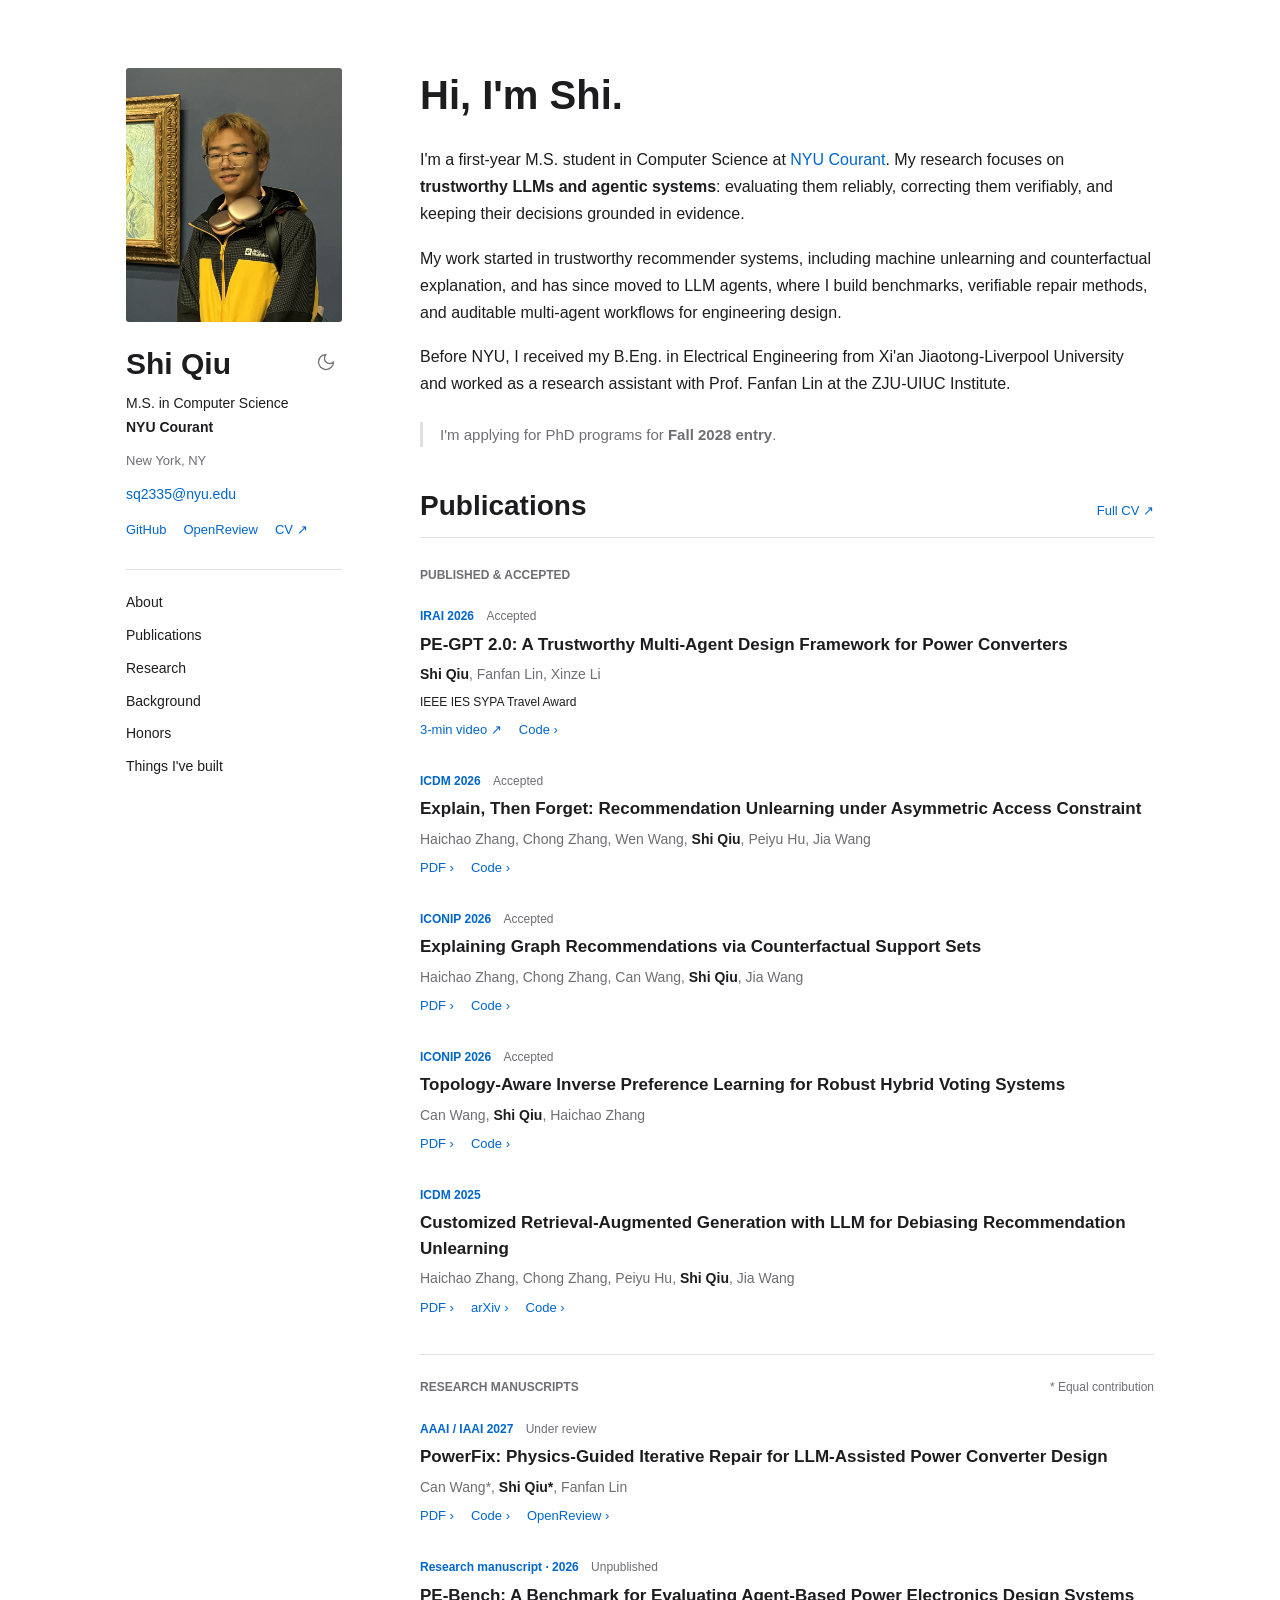
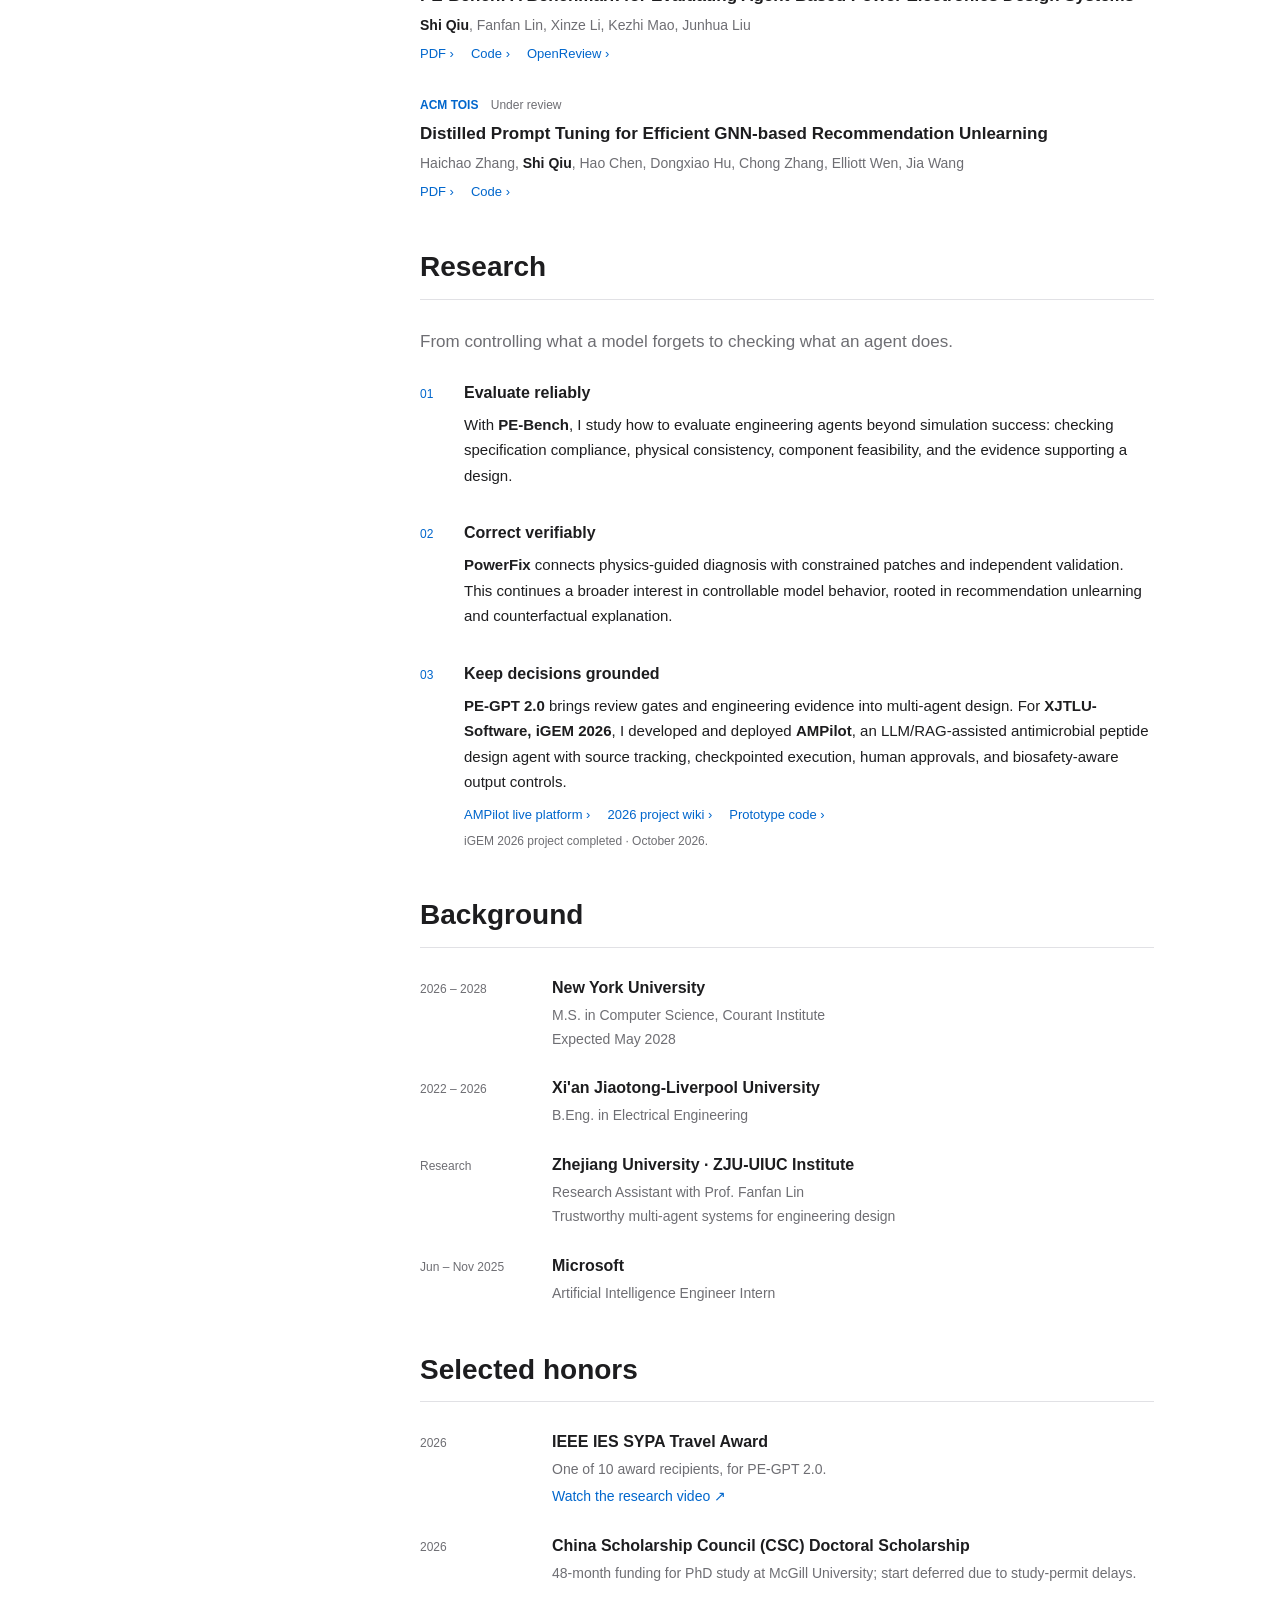
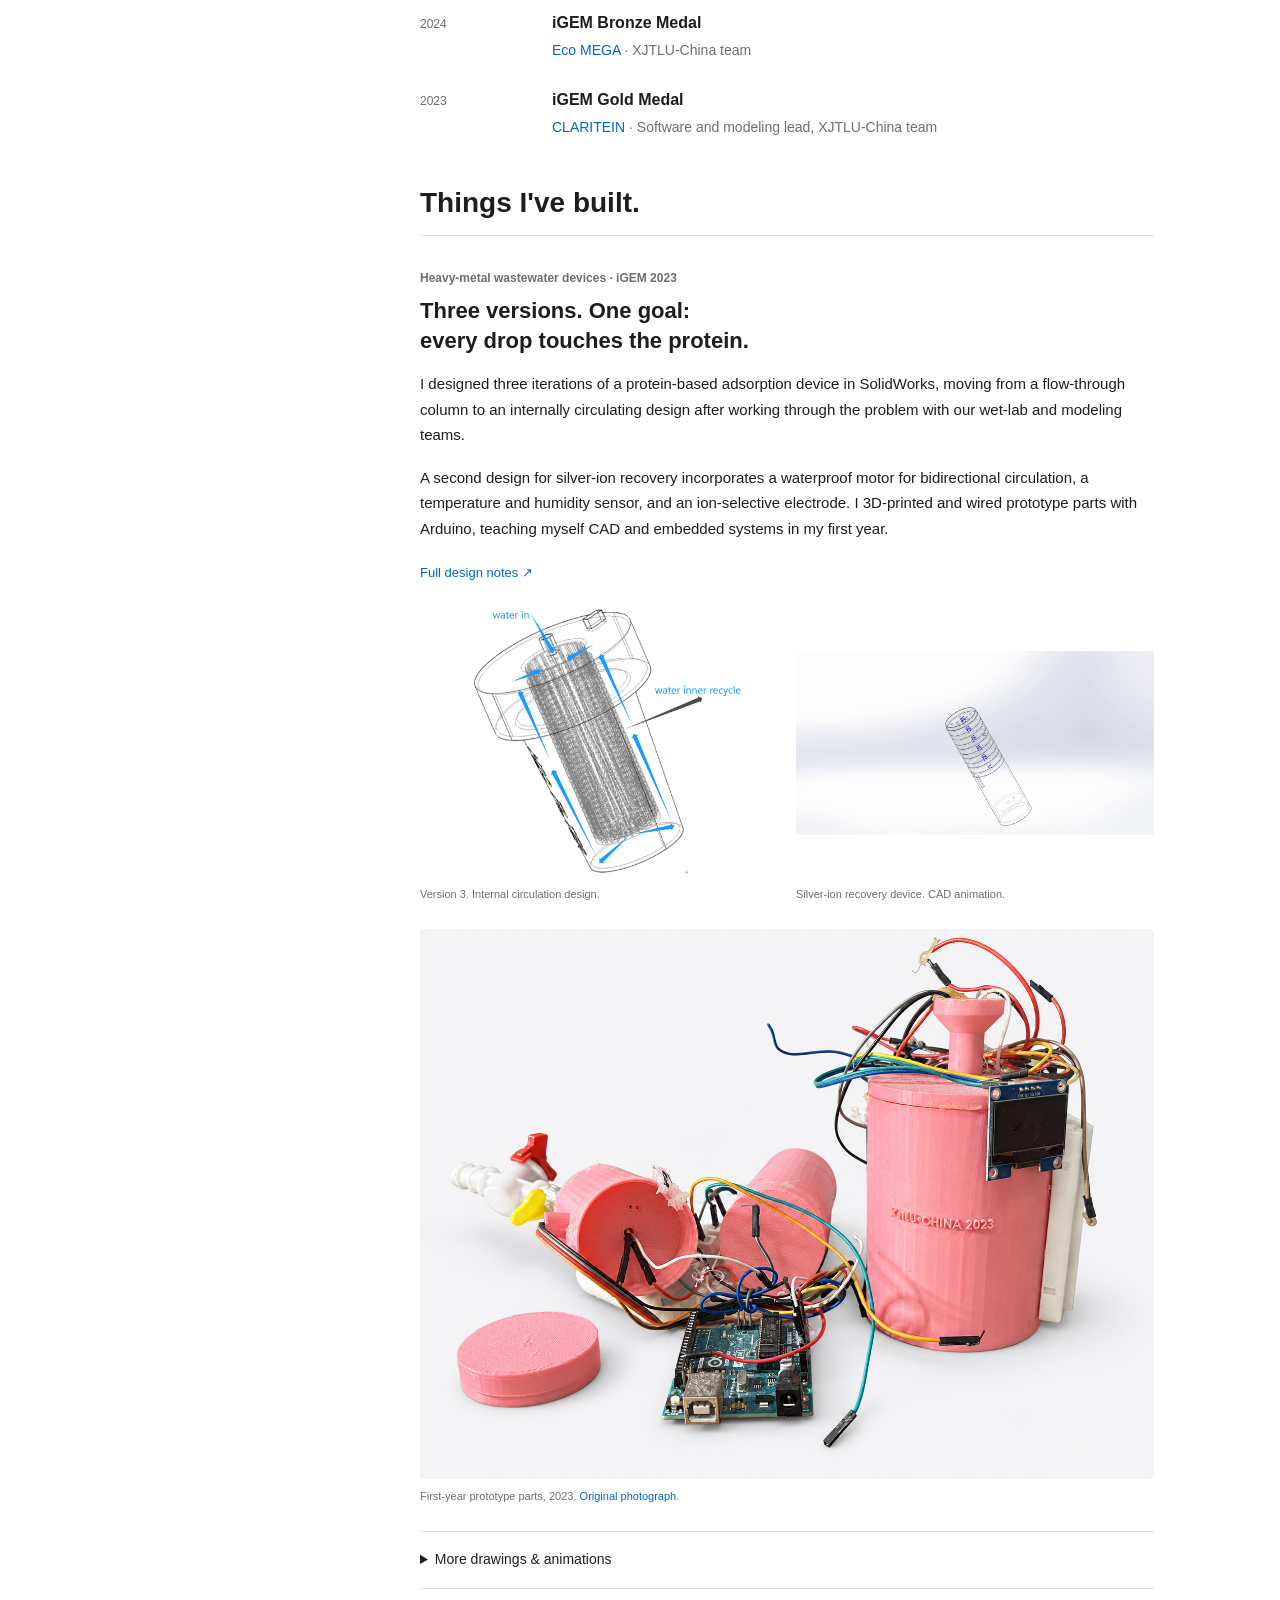
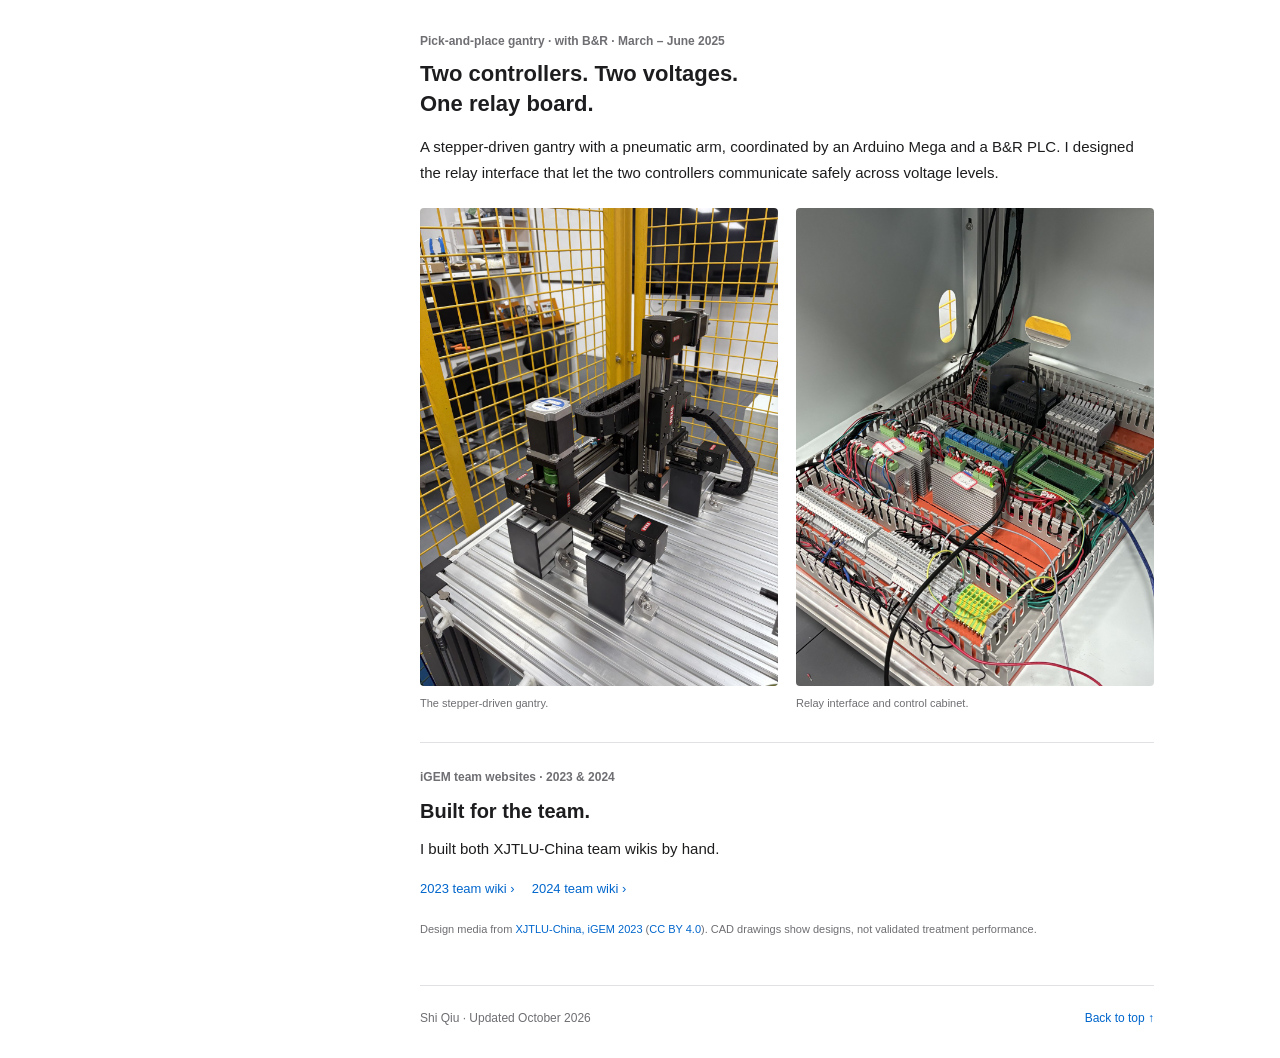
==== commit cba0622c: "Update completed iGEM 2026 project with AMPilot and wiki links" ====
--- a/docs/index.html
+++ b/docs/index.html
@@ -111,7 +111,7 @@
         <p class="section-intro">From controlling what a model forgets to checking what an agent does.</p>
         <article class="research-row"><span class="research-number">01</span><div><h3>Evaluate reliably</h3><p>With <strong>PE-Bench</strong>, I study how to evaluate engineering agents beyond simulation success: checking specification compliance, physical consistency, component feasibility, and the evidence supporting a design.</p></div></article>
         <article class="research-row"><span class="research-number">02</span><div><h3>Correct verifiably</h3><p><strong>PowerFix</strong> connects physics-guided diagnosis with constrained patches and independent validation. This continues a broader interest in controllable model behavior, rooted in recommendation unlearning and counterfactual explanation.</p></div></article>
-        <article class="research-row"><span class="research-number">03</span><div><h3>Keep decisions grounded</h3><p><strong>PE-GPT 2.0</strong> brings review gates and engineering evidence into multi-agent design. In <strong>AMPilot</strong>, my iGEM 2026 project, I build an LLM/RAG-assisted antimicrobial peptide workbench with source tracking, checkpointed execution, human approvals, and biosafety-aware output controls.</p><a href="https://github.com/spongelovesorange/Aegis-AMP">AMPilot public prototype <span aria-hidden="true">&#8599;</span></a><p class="project-note">Current AMPilot development is maintained privately.</p></div></article>
+        <article class="research-row"><span class="research-number">03</span><div><h3>Keep decisions grounded</h3><p><strong>PE-GPT 2.0</strong> brings review gates and engineering evidence into multi-agent design. For <strong>XJTLU-Software, iGEM 2026</strong>, I developed and deployed <strong>AMPilot</strong>, an LLM/RAG-assisted antimicrobial peptide design agent with source tracking, checkpointed execution, human approvals, and biosafety-aware output controls.</p><div class="paper-links"><a href="https://ampilotlab.com">AMPilot live platform</a><a href="https://2026.igem.wiki/xjtlu-software/">2026 project wiki</a><a href="https://github.com/spongelovesorange/Aegis-AMP">Prototype code</a></div><p class="project-note">iGEM 2026 project completed &middot; October 2026.</p></div></article>
       </div></section>
 
       <section id="background"><div class="section-inner">
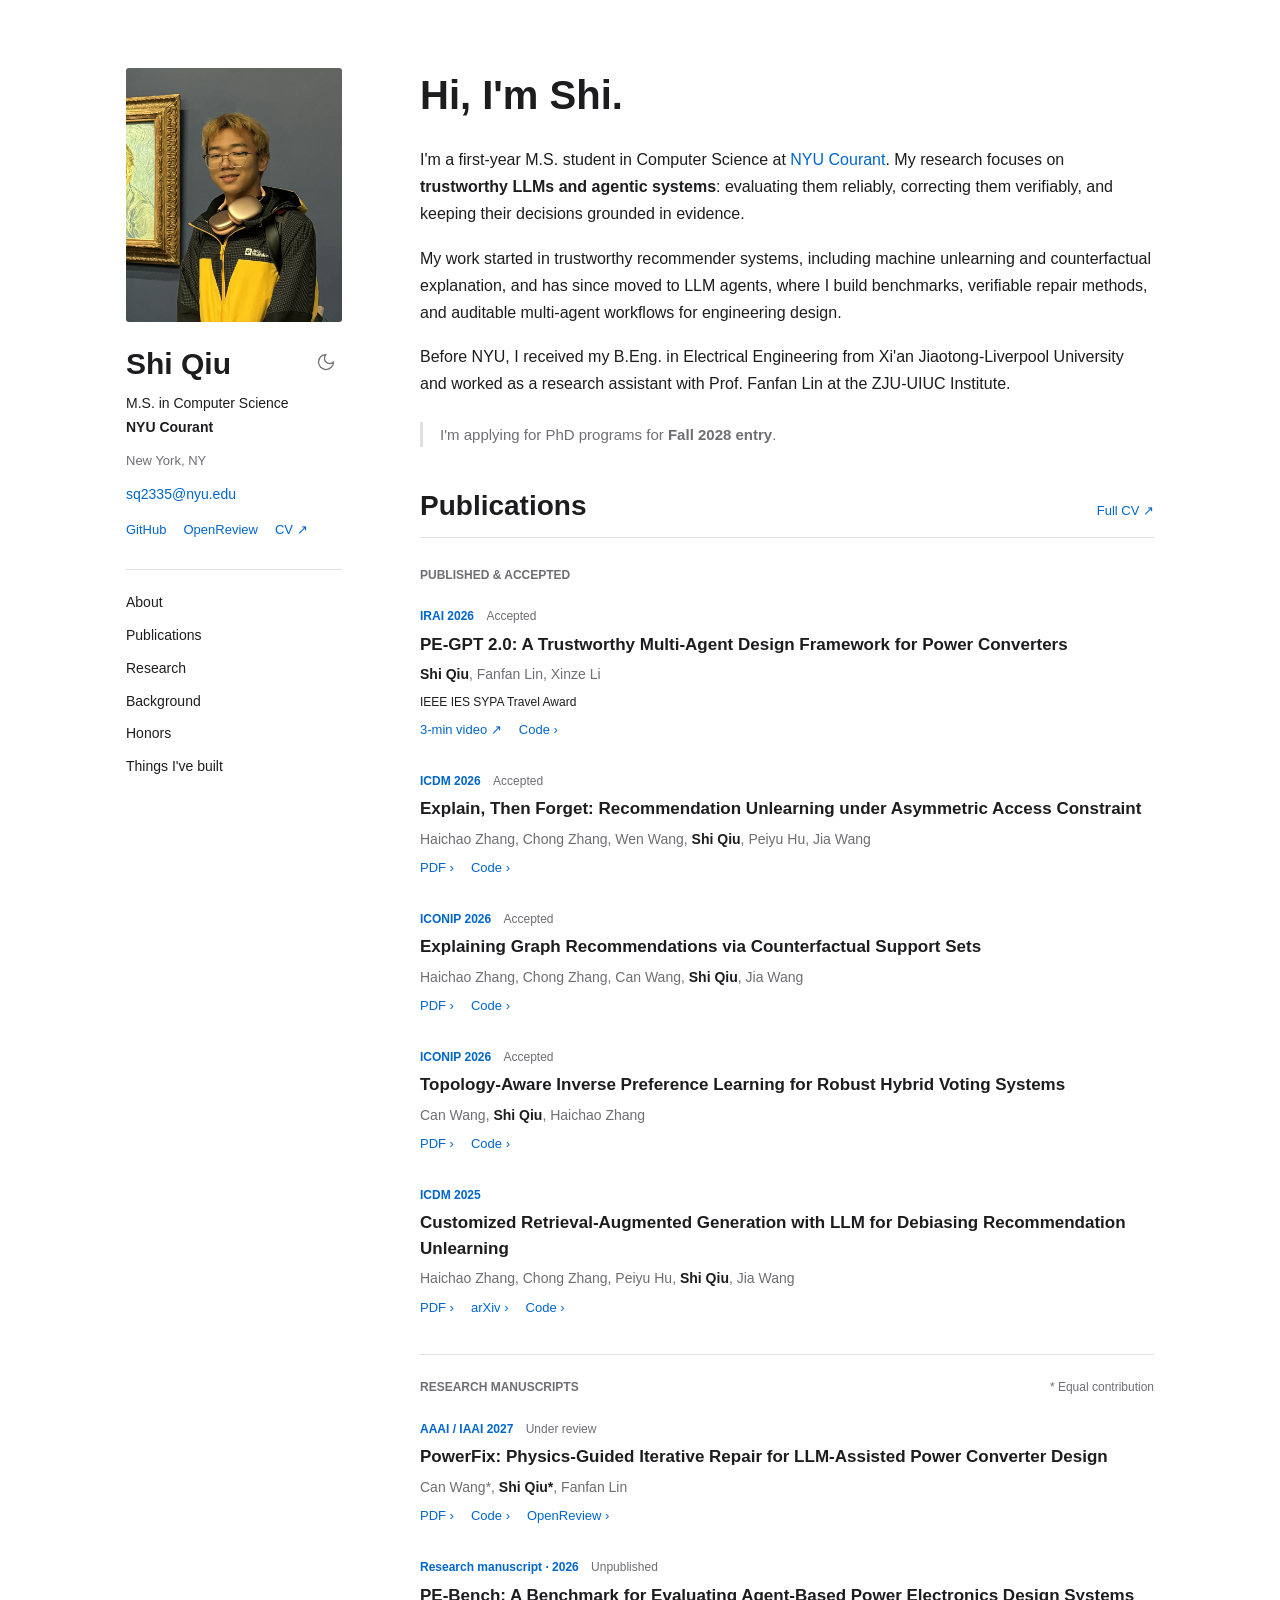
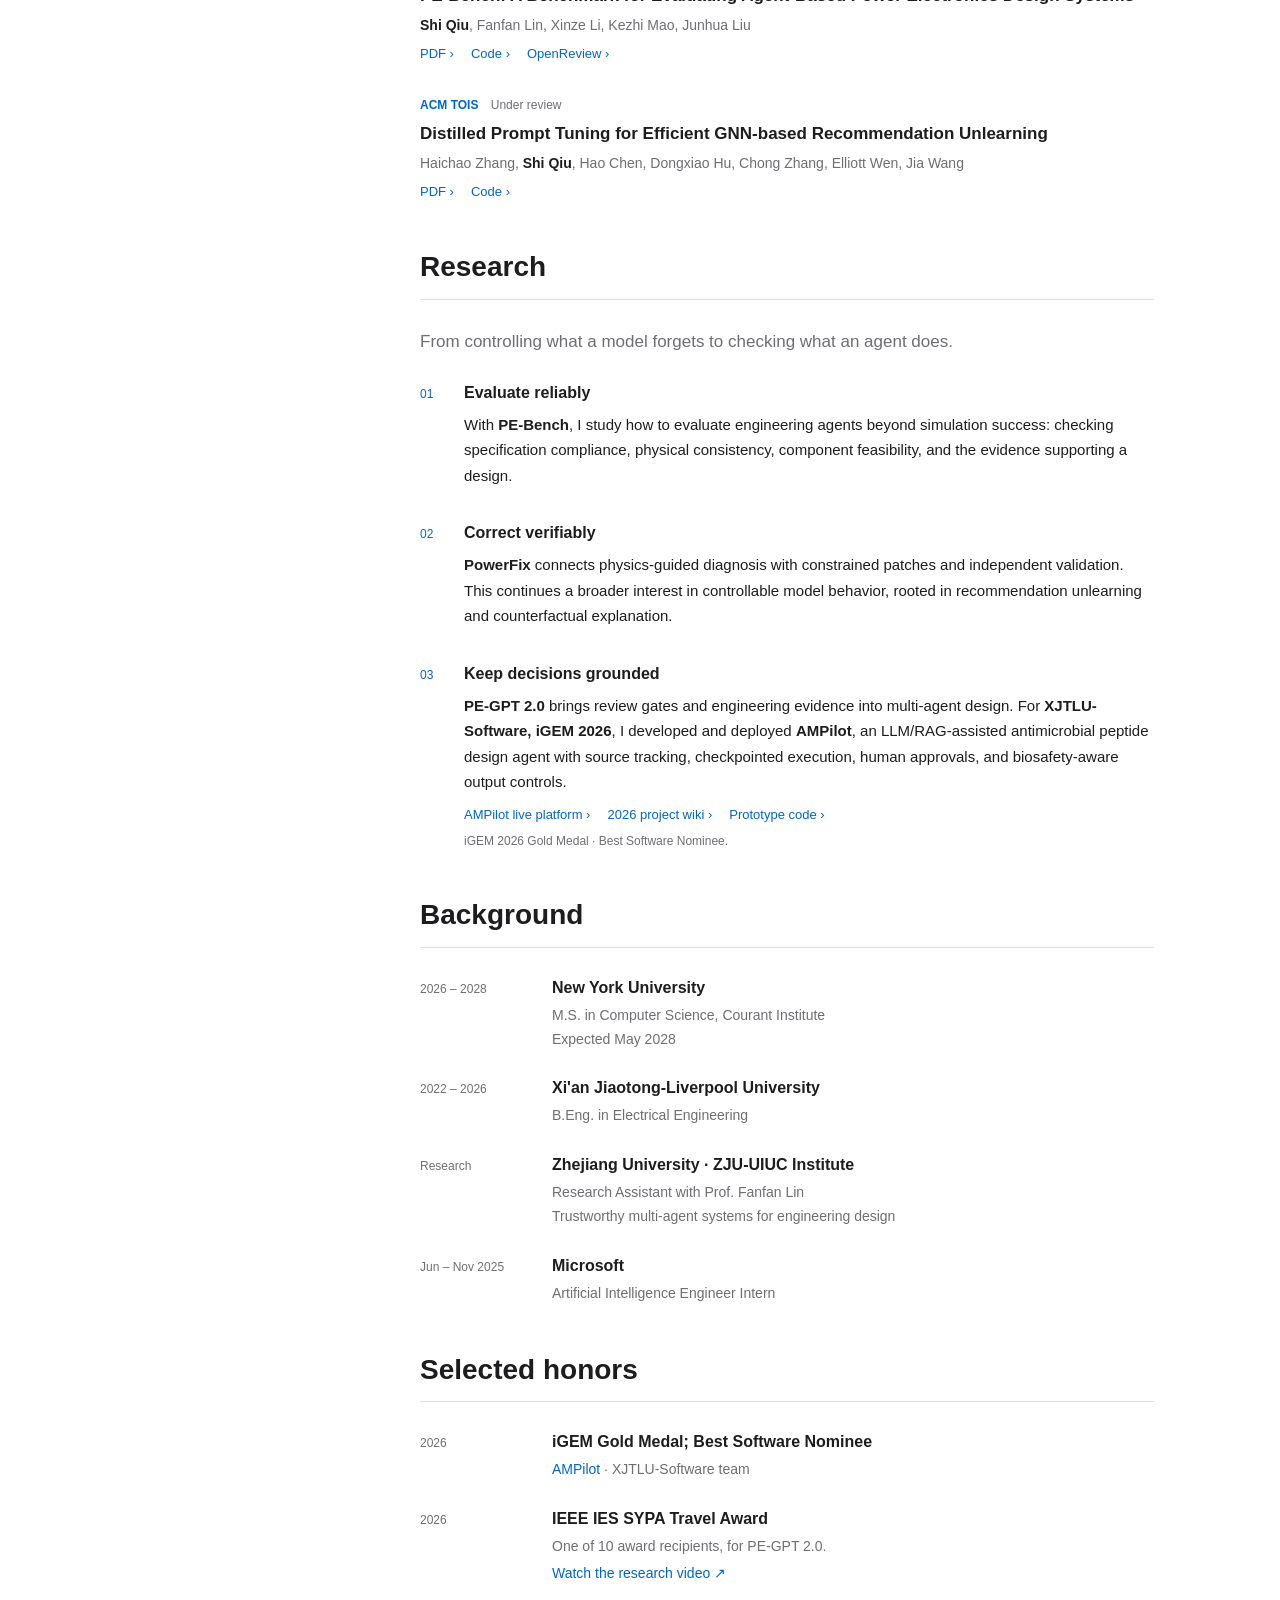
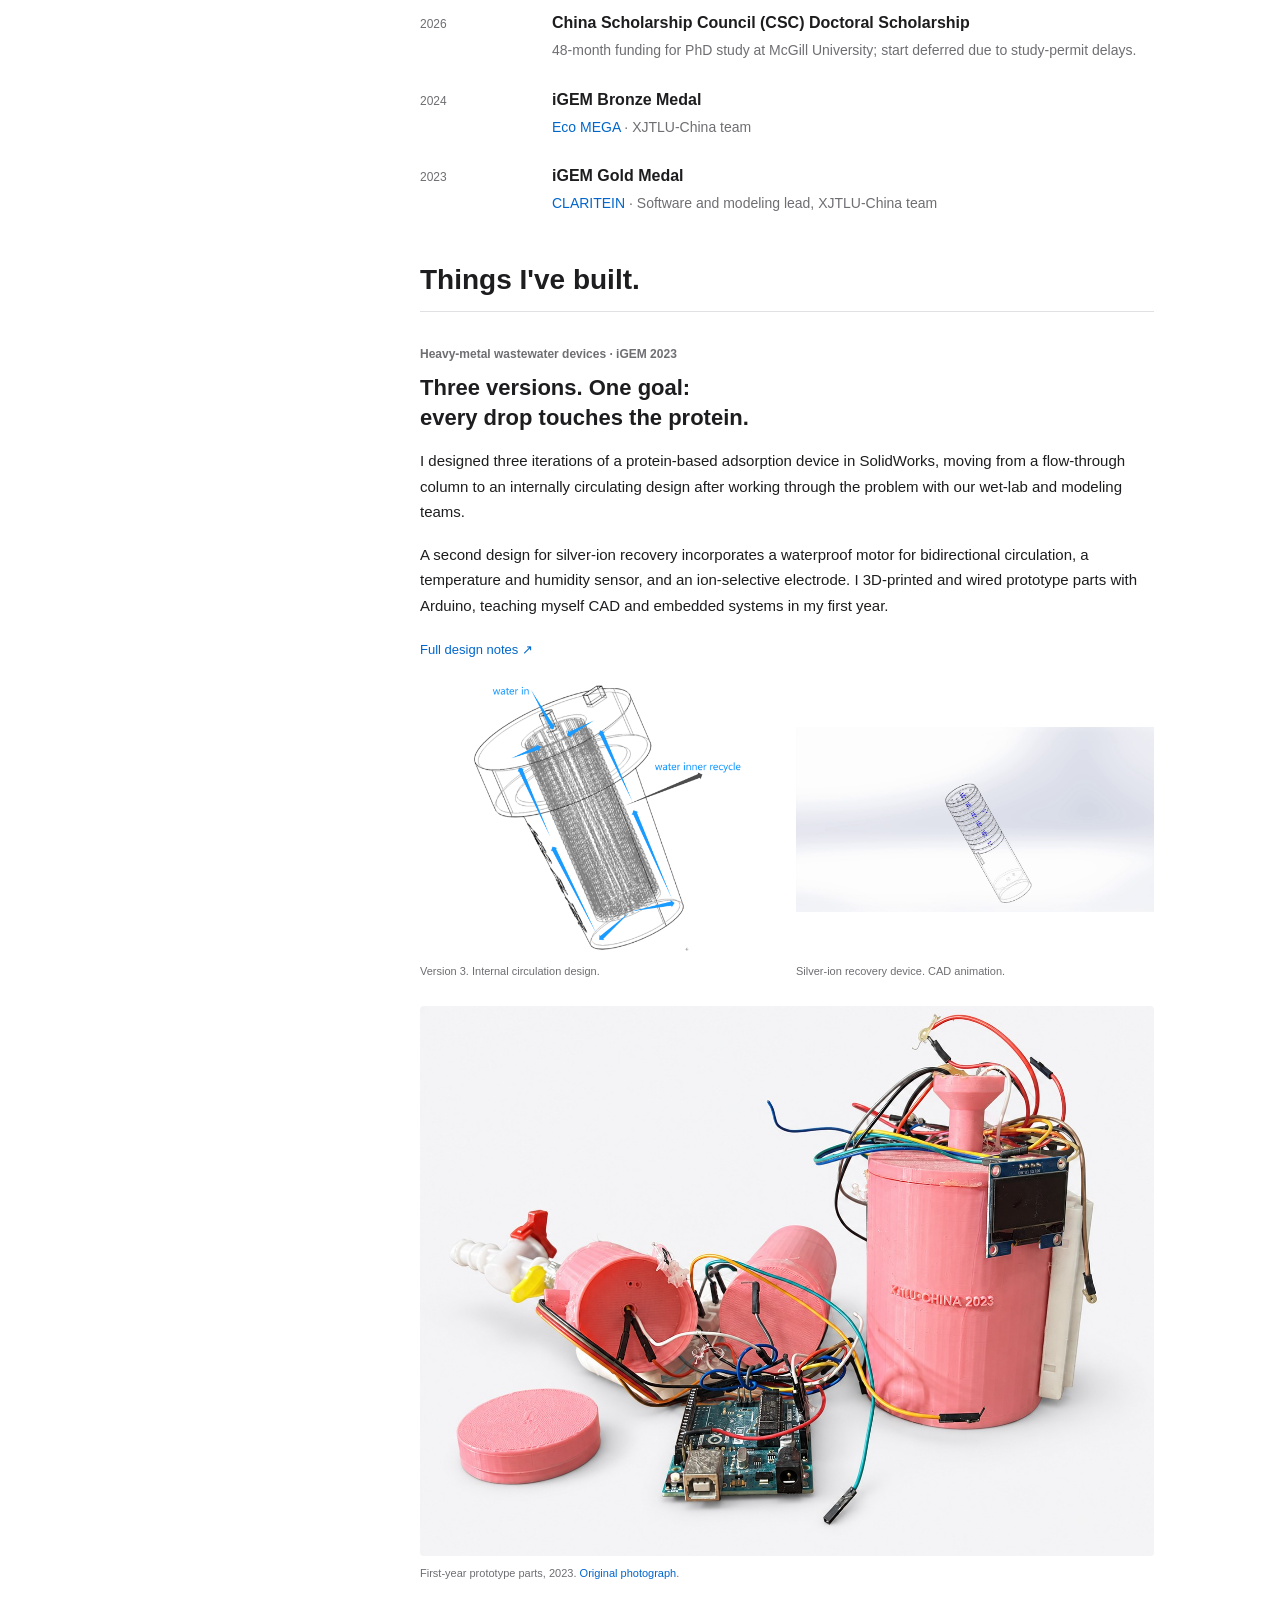
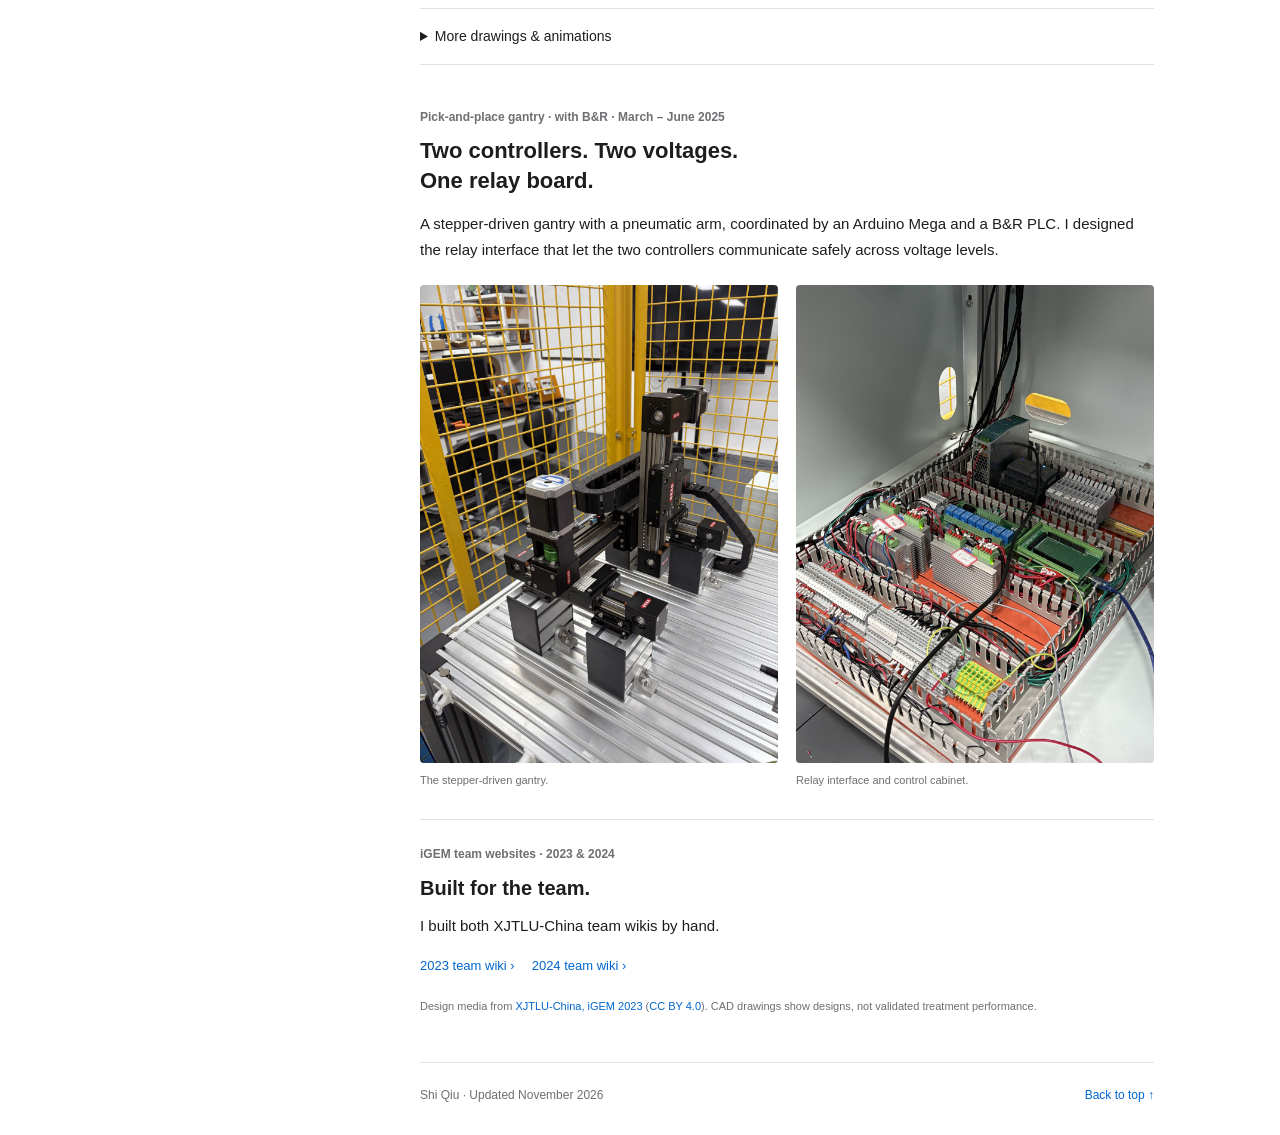
==== commit e49706a3: "Add iGEM 2026 Gold Medal and Best Software nomination" ====
--- a/docs/index.html
+++ b/docs/index.html
@@ -111,7 +111,7 @@
         <p class="section-intro">From controlling what a model forgets to checking what an agent does.</p>
         <article class="research-row"><span class="research-number">01</span><div><h3>Evaluate reliably</h3><p>With <strong>PE-Bench</strong>, I study how to evaluate engineering agents beyond simulation success: checking specification compliance, physical consistency, component feasibility, and the evidence supporting a design.</p></div></article>
         <article class="research-row"><span class="research-number">02</span><div><h3>Correct verifiably</h3><p><strong>PowerFix</strong> connects physics-guided diagnosis with constrained patches and independent validation. This continues a broader interest in controllable model behavior, rooted in recommendation unlearning and counterfactual explanation.</p></div></article>
-        <article class="research-row"><span class="research-number">03</span><div><h3>Keep decisions grounded</h3><p><strong>PE-GPT 2.0</strong> brings review gates and engineering evidence into multi-agent design. For <strong>XJTLU-Software, iGEM 2026</strong>, I developed and deployed <strong>AMPilot</strong>, an LLM/RAG-assisted antimicrobial peptide design agent with source tracking, checkpointed execution, human approvals, and biosafety-aware output controls.</p><div class="paper-links"><a href="https://ampilotlab.com">AMPilot live platform</a><a href="https://2026.igem.wiki/xjtlu-software/">2026 project wiki</a><a href="https://github.com/spongelovesorange/Aegis-AMP">Prototype code</a></div><p class="project-note">iGEM 2026 project completed &middot; October 2026.</p></div></article>
+        <article class="research-row"><span class="research-number">03</span><div><h3>Keep decisions grounded</h3><p><strong>PE-GPT 2.0</strong> brings review gates and engineering evidence into multi-agent design. For <strong>XJTLU-Software, iGEM 2026</strong>, I developed and deployed <strong>AMPilot</strong>, an LLM/RAG-assisted antimicrobial peptide design agent with source tracking, checkpointed execution, human approvals, and biosafety-aware output controls.</p><div class="paper-links"><a href="https://ampilotlab.com">AMPilot live platform</a><a href="https://2026.igem.wiki/xjtlu-software/">2026 project wiki</a><a href="https://github.com/spongelovesorange/Aegis-AMP">Prototype code</a></div><p class="project-note">iGEM 2026 Gold Medal &middot; Best Software Nominee.</p></div></article>
       </div></section>
 
       <section id="background"><div class="section-inner">
@@ -124,6 +124,7 @@
 
       <section id="honors"><div class="section-inner">
         <div class="section-heading"><h2>Selected honors</h2></div>
+        <div class="honor"><span class="date">2026</span><div><h3>iGEM Gold Medal; Best Software Nominee</h3><p><a href="https://2026.igem.wiki/xjtlu-software/">AMPilot</a> &middot; XJTLU-Software team</p></div></div>
         <div class="honor"><span class="date">2026</span><div><h3>IEEE IES SYPA Travel Award</h3><p>One of 10 award recipients, for PE-GPT 2.0.</p><a href="https://www.youtube.com/watch?v=JzlFLe246RY">Watch the research video <span aria-hidden="true">&#8599;</span></a></div></div>
         <div class="honor"><span class="date">2026</span><div><h3>China Scholarship Council (CSC) Doctoral Scholarship</h3><p>48-month funding for PhD study at McGill University; start deferred due to study-permit delays.</p></div></div>
         <div class="honor"><span class="date">2024</span><div><h3>iGEM Bronze Medal</h3><p><a href="https://2024.igem.wiki/xjtlu-china/index.html">Eco MEGA</a> &middot; XJTLU-China team</p></div></div>
@@ -161,7 +162,7 @@
         <article class="wiki-project reveal"><p class="eyebrow">iGEM team websites &middot; 2023 &amp; 2024</p><h3>Built for the team.</h3><p>I built both XJTLU-China team wikis by hand.</p><div class="paper-links"><a href="https://2023.igem.wiki/xjtlu-china/">2023 team wiki</a><a href="https://2024.igem.wiki/xjtlu-china/index.html">2024 team wiki</a></div></article>
         <p class="source-note">Design media from <a href="https://2023.igem.wiki/xjtlu-china/hardware.html">XJTLU-China, iGEM 2023</a> (<a href="https://creativecommons.org/licenses/by/4.0/">CC BY 4.0</a>). CAD drawings show designs, not validated treatment performance.</p>
       </div></section>
-      <footer><div class="section-inner"><span>Shi Qiu &middot; Updated October 2026</span><a href="#home">Back to top &#8593;</a></div></footer>
+      <footer><div class="section-inner"><span>Shi Qiu &middot; Updated November 2026</span><a href="#home">Back to top &#8593;</a></div></footer>
     </main>
   </div>
 </body>
